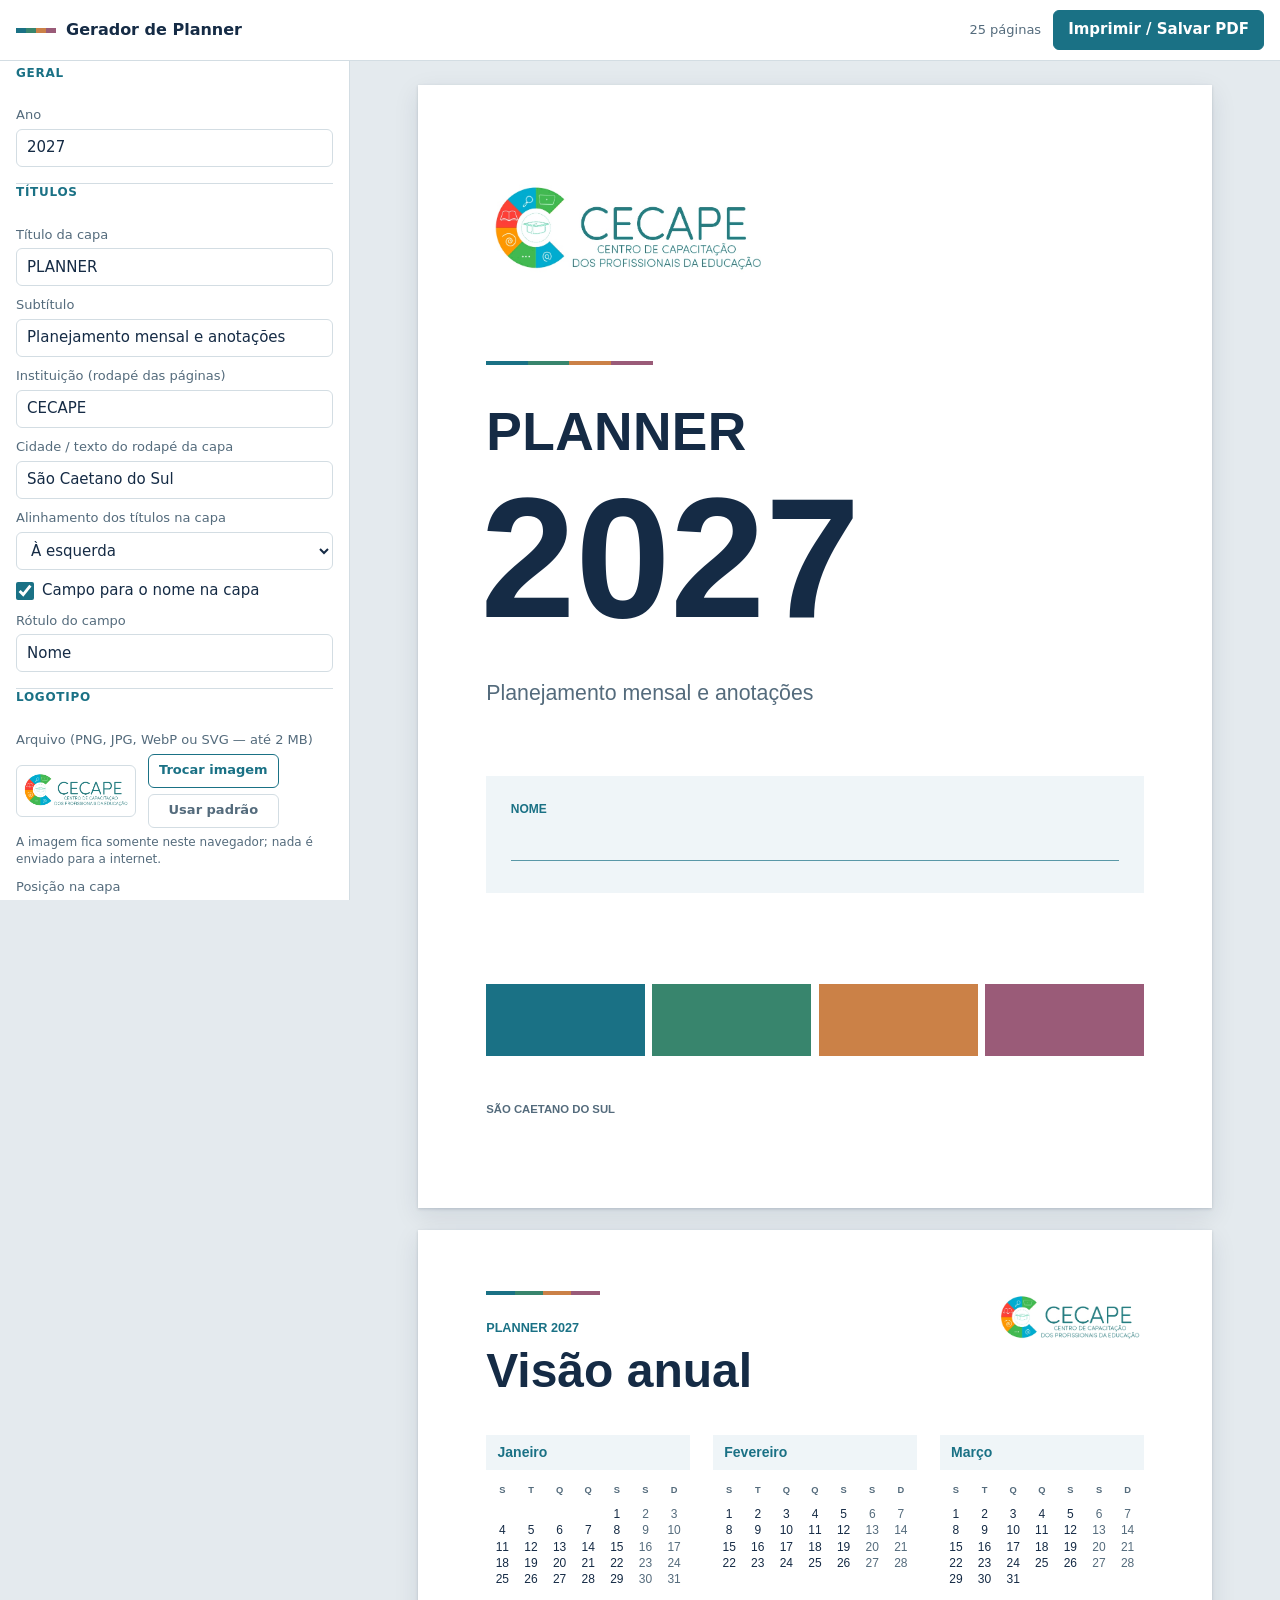
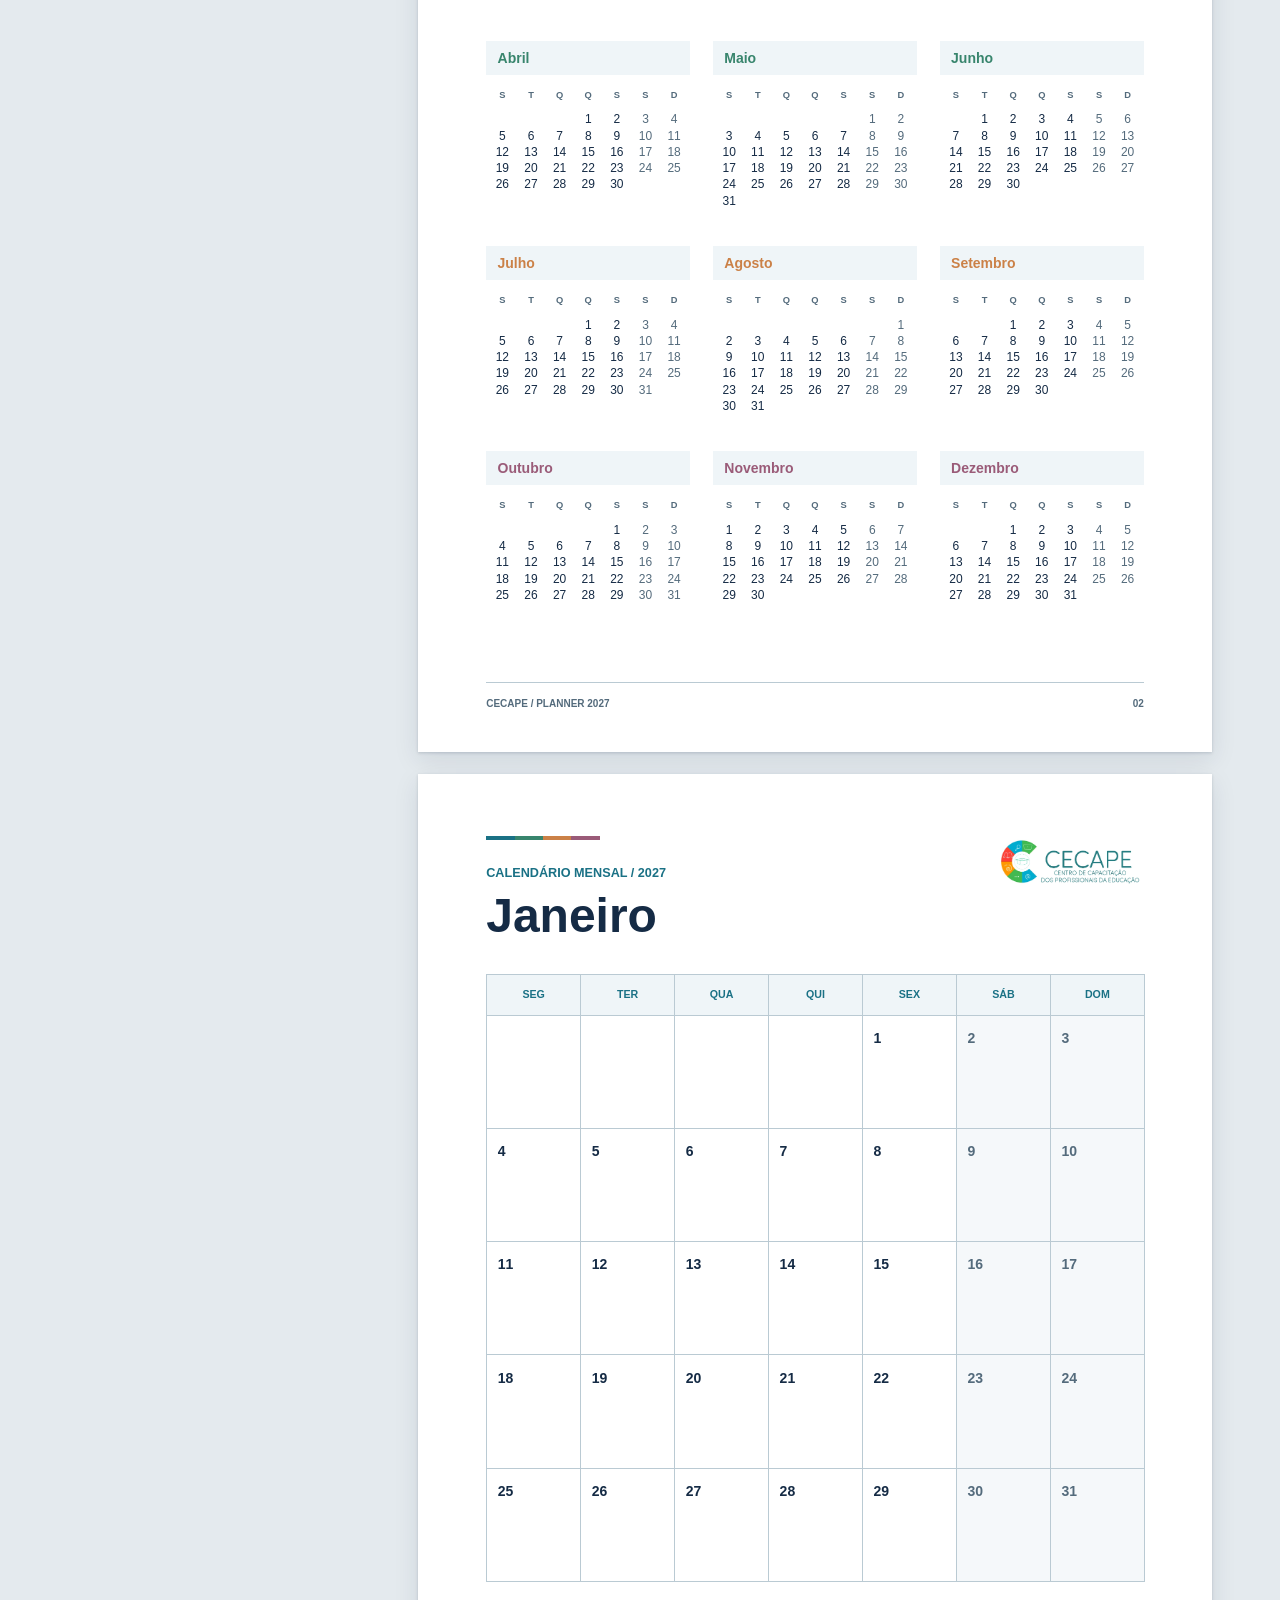
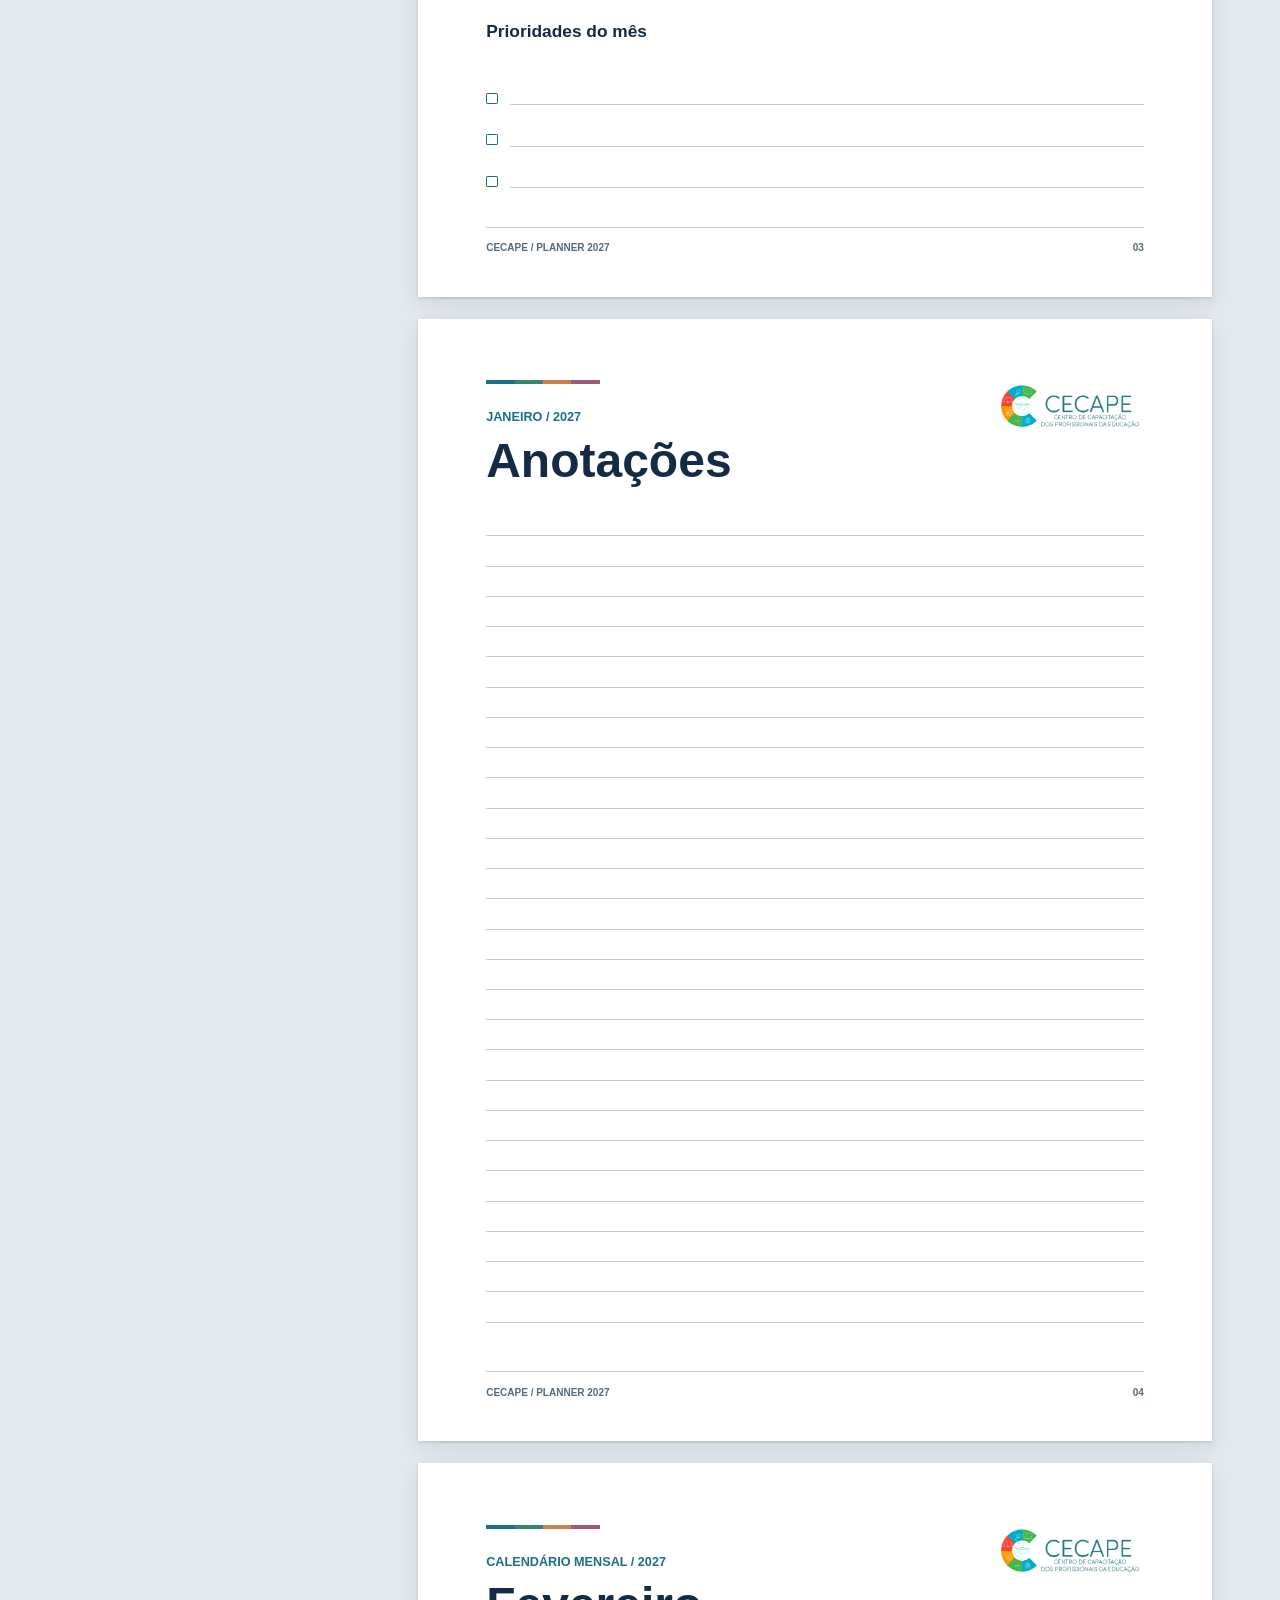
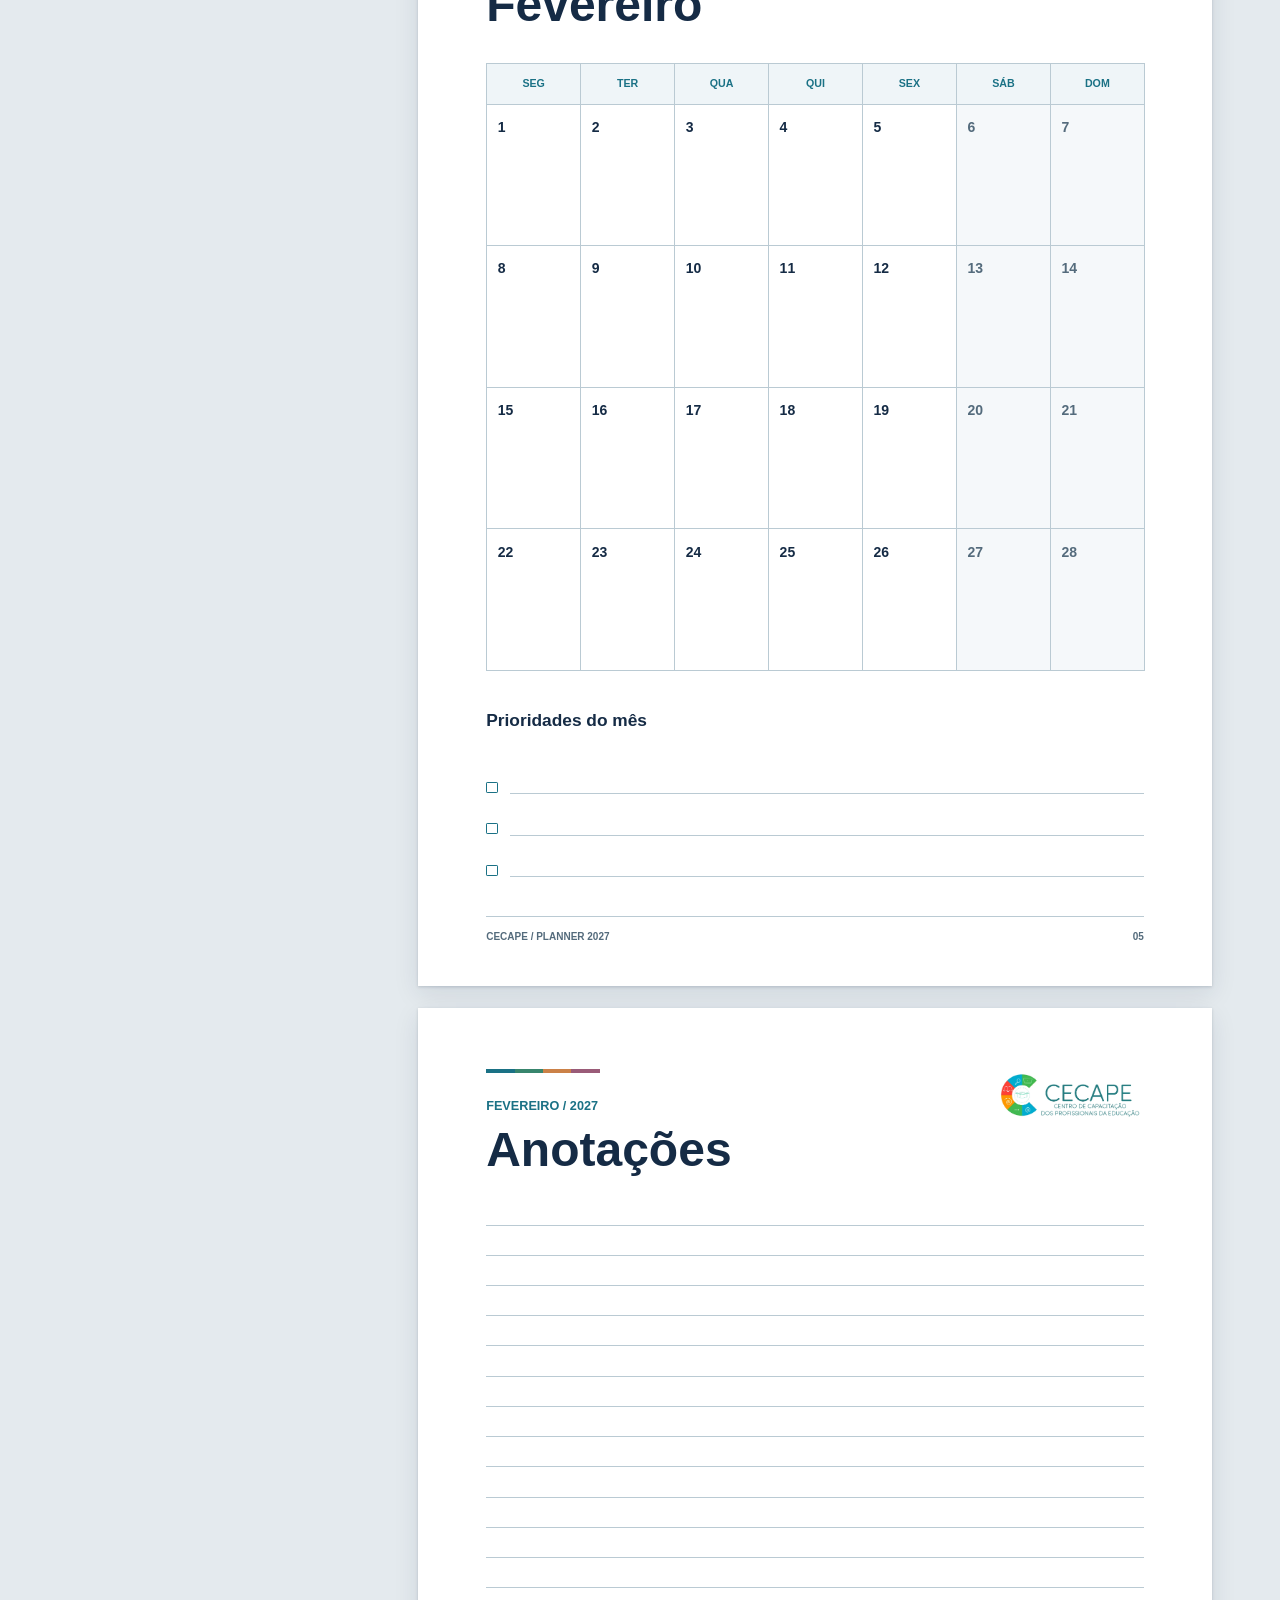
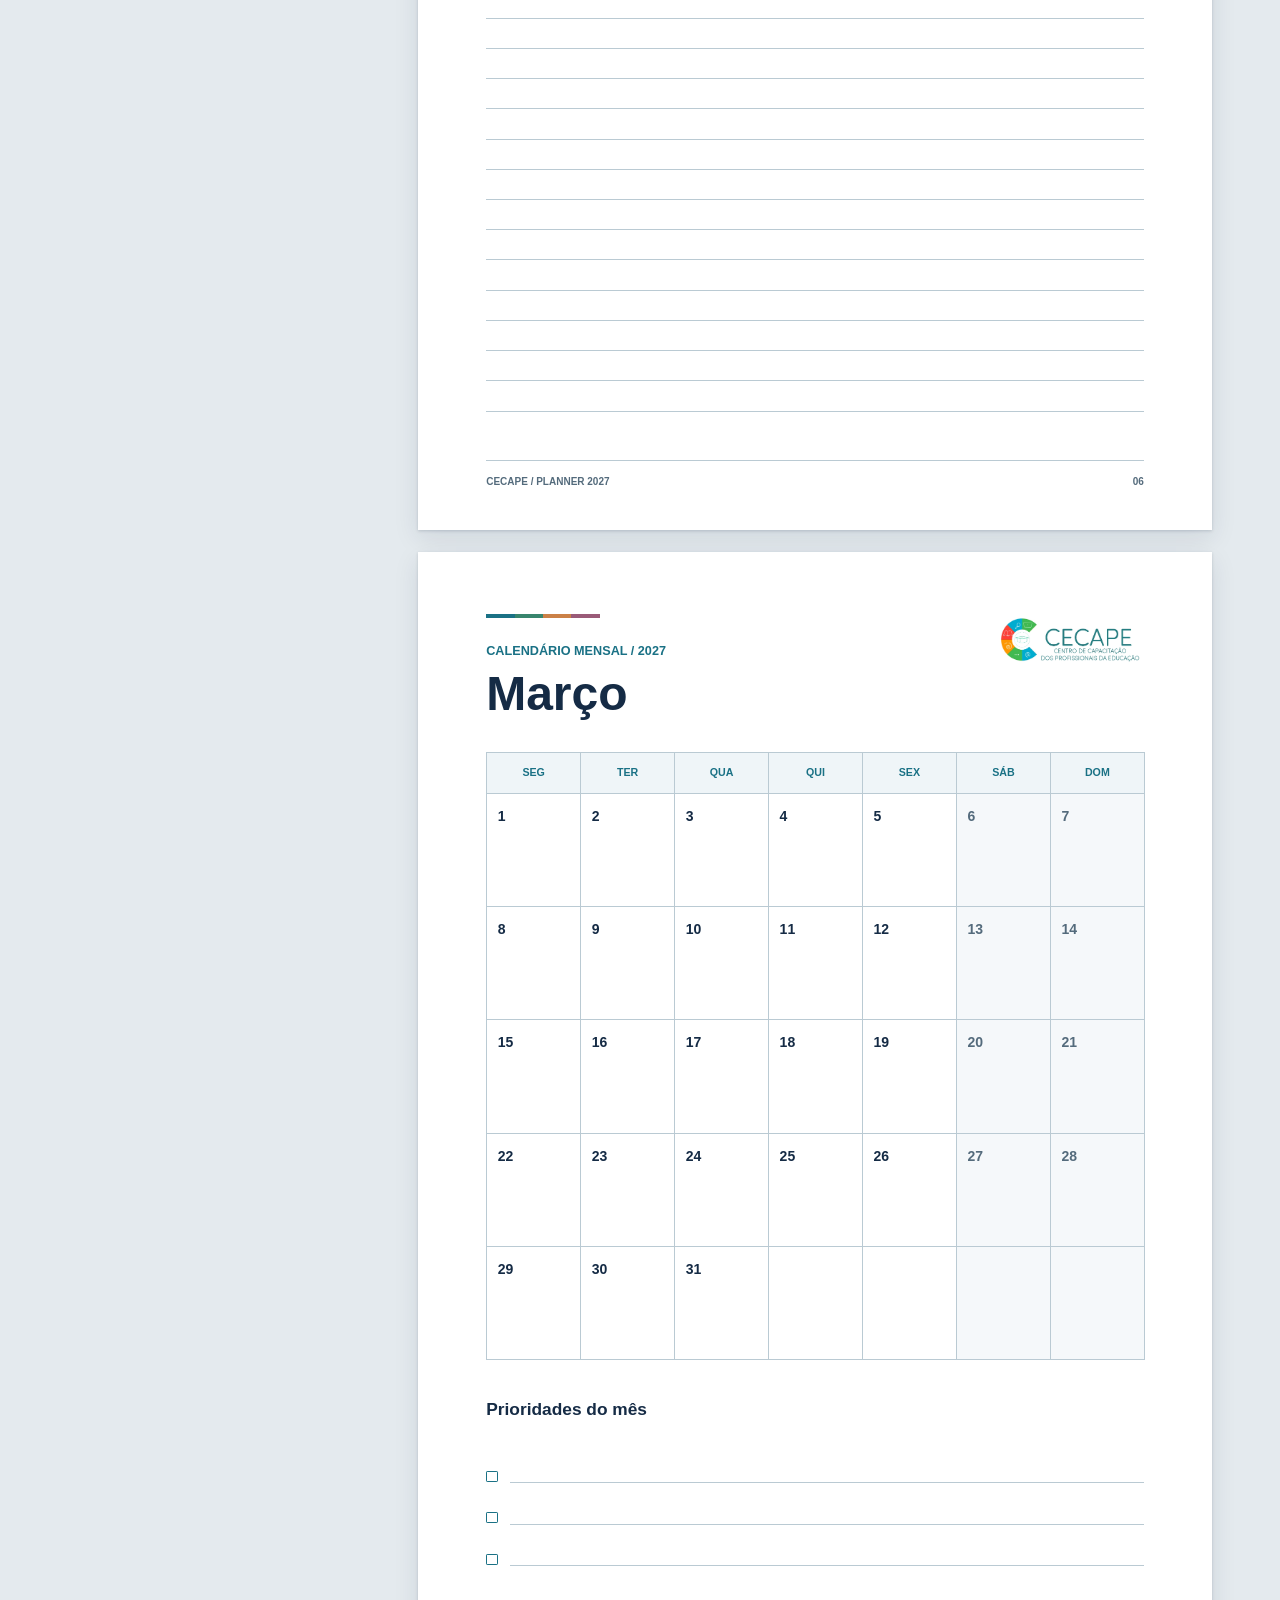
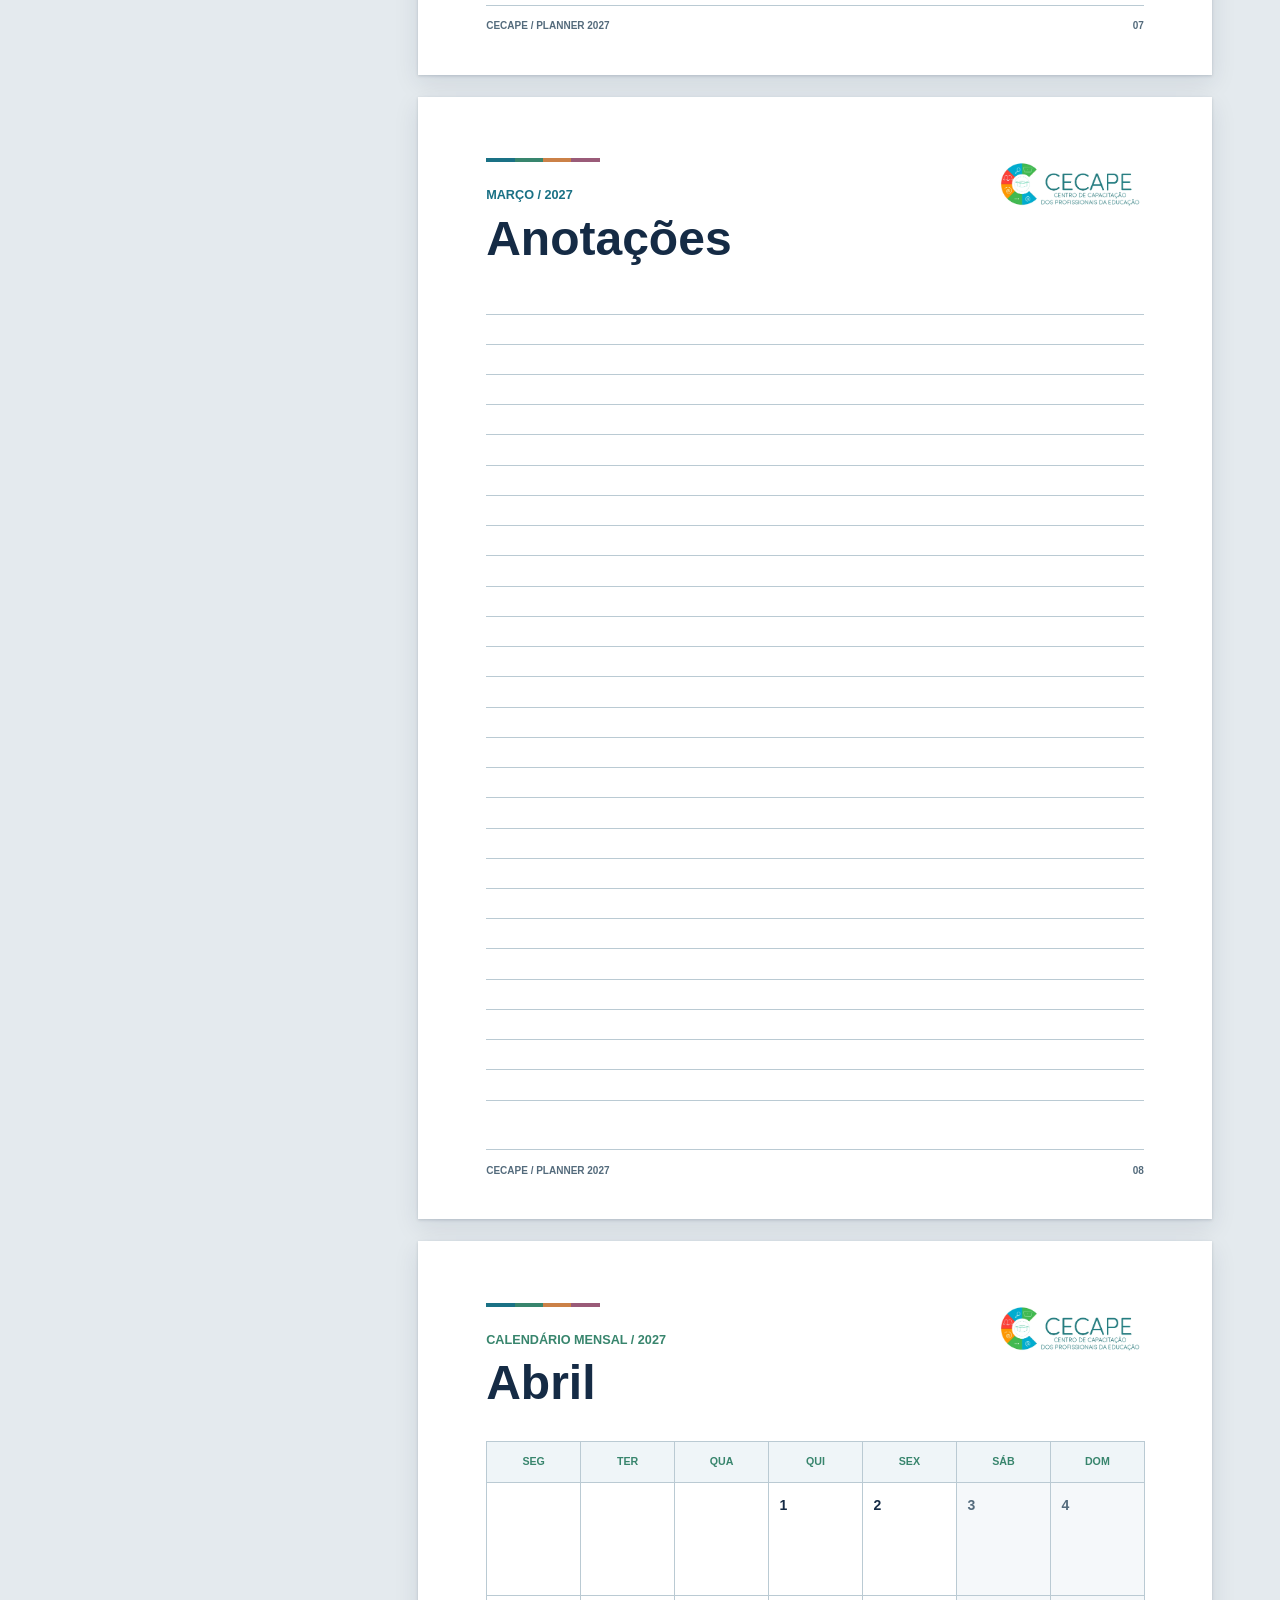
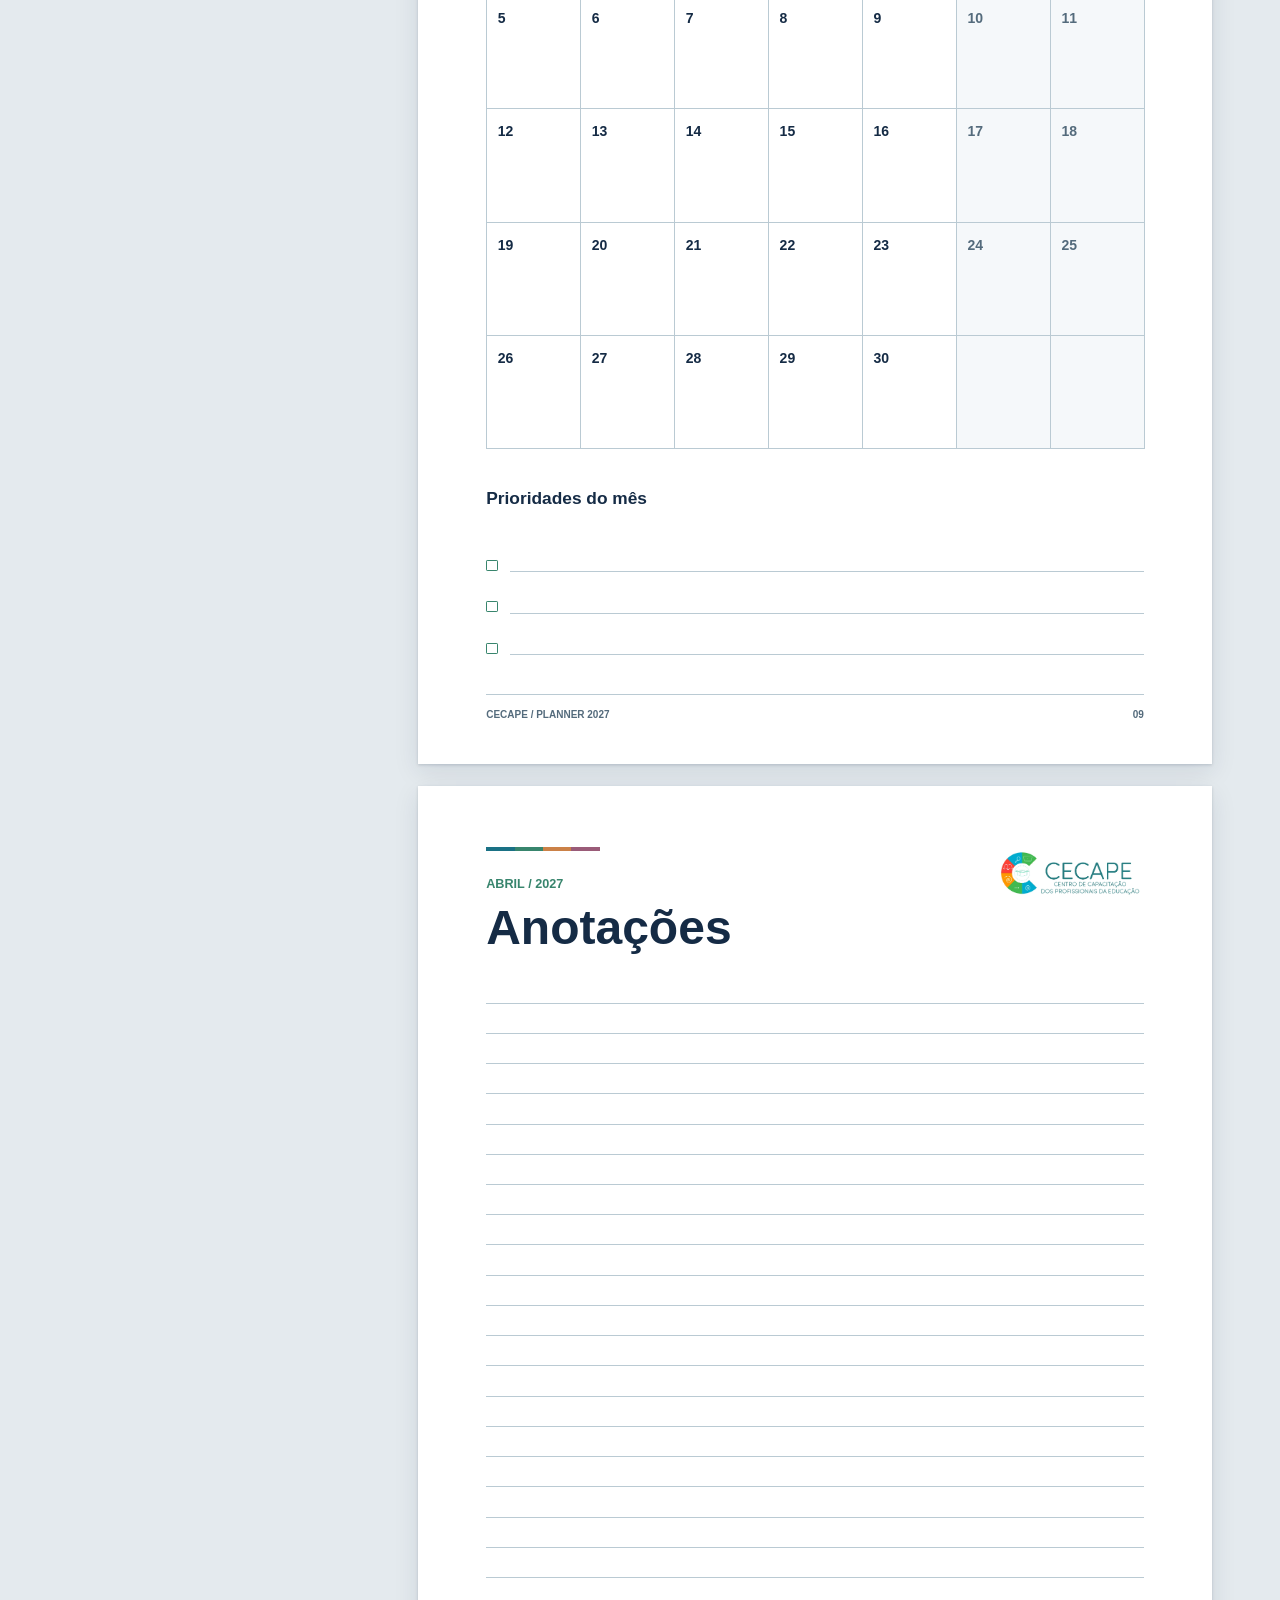
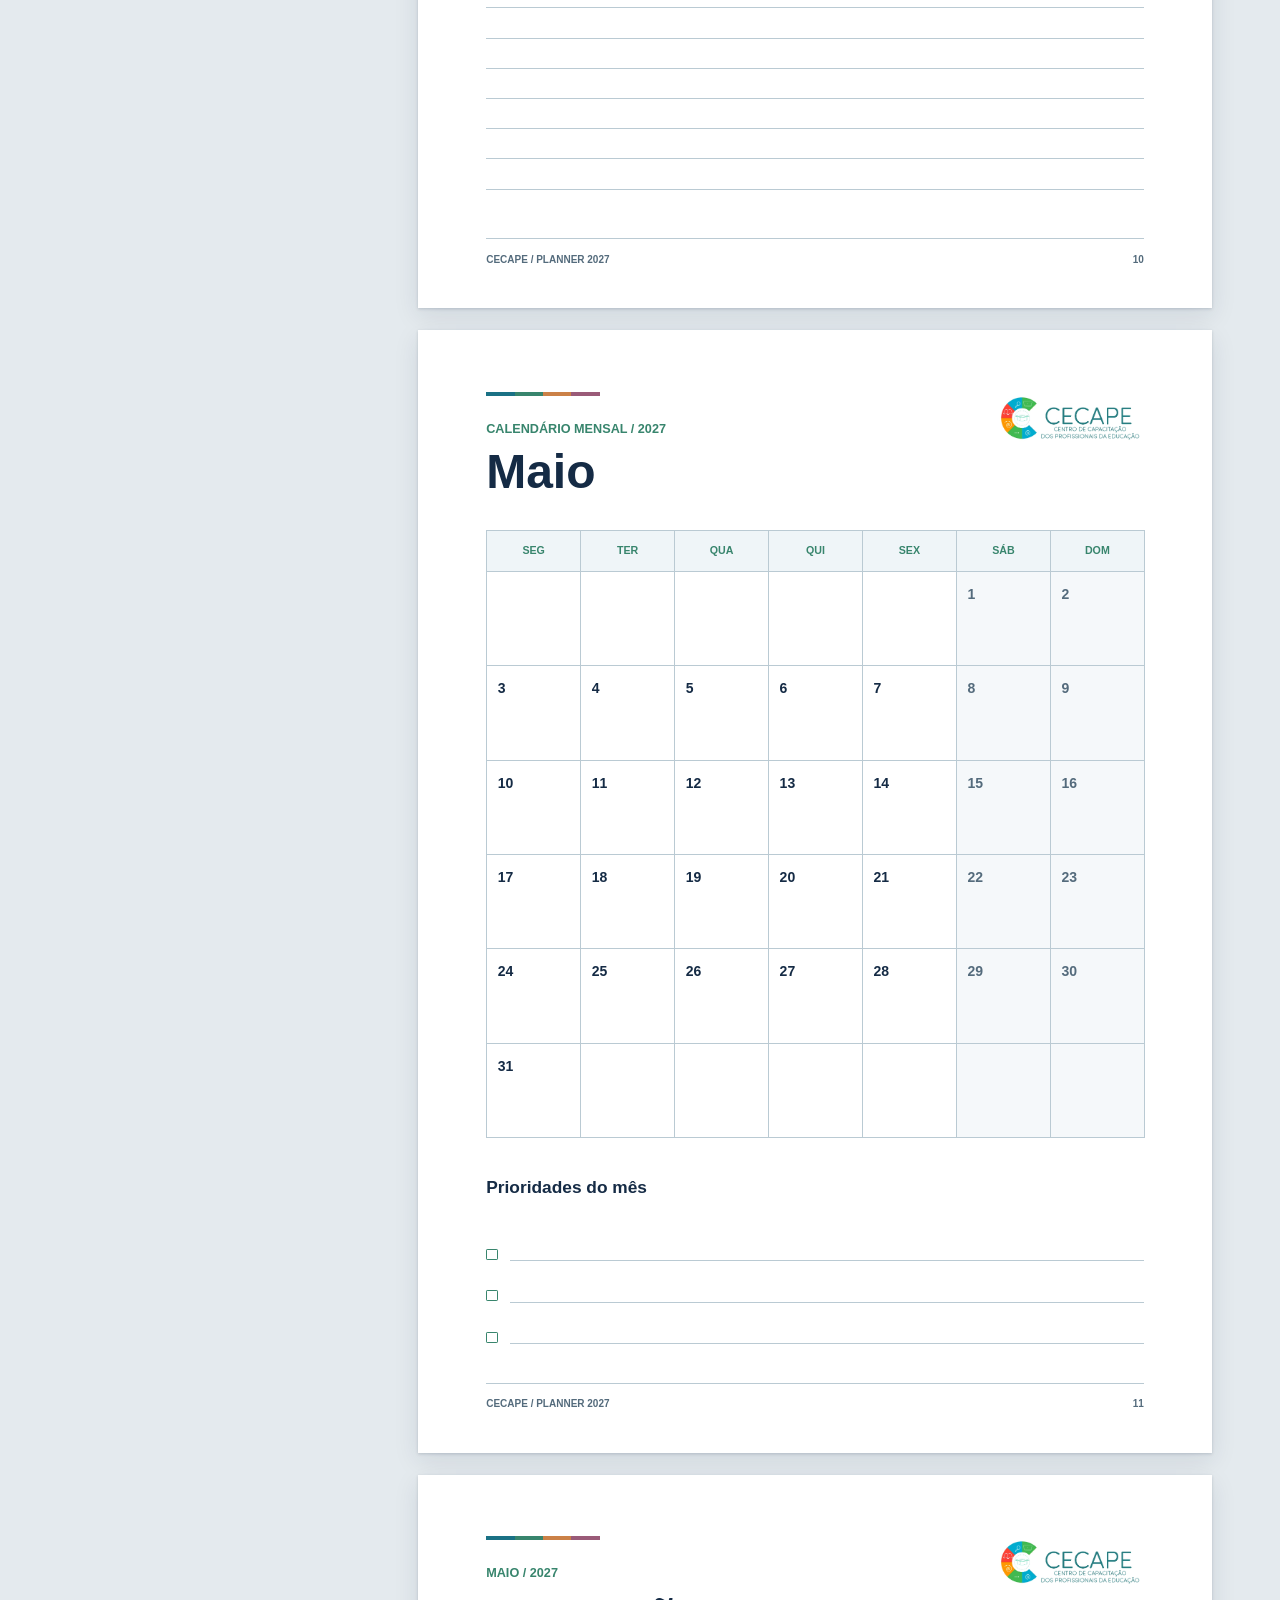
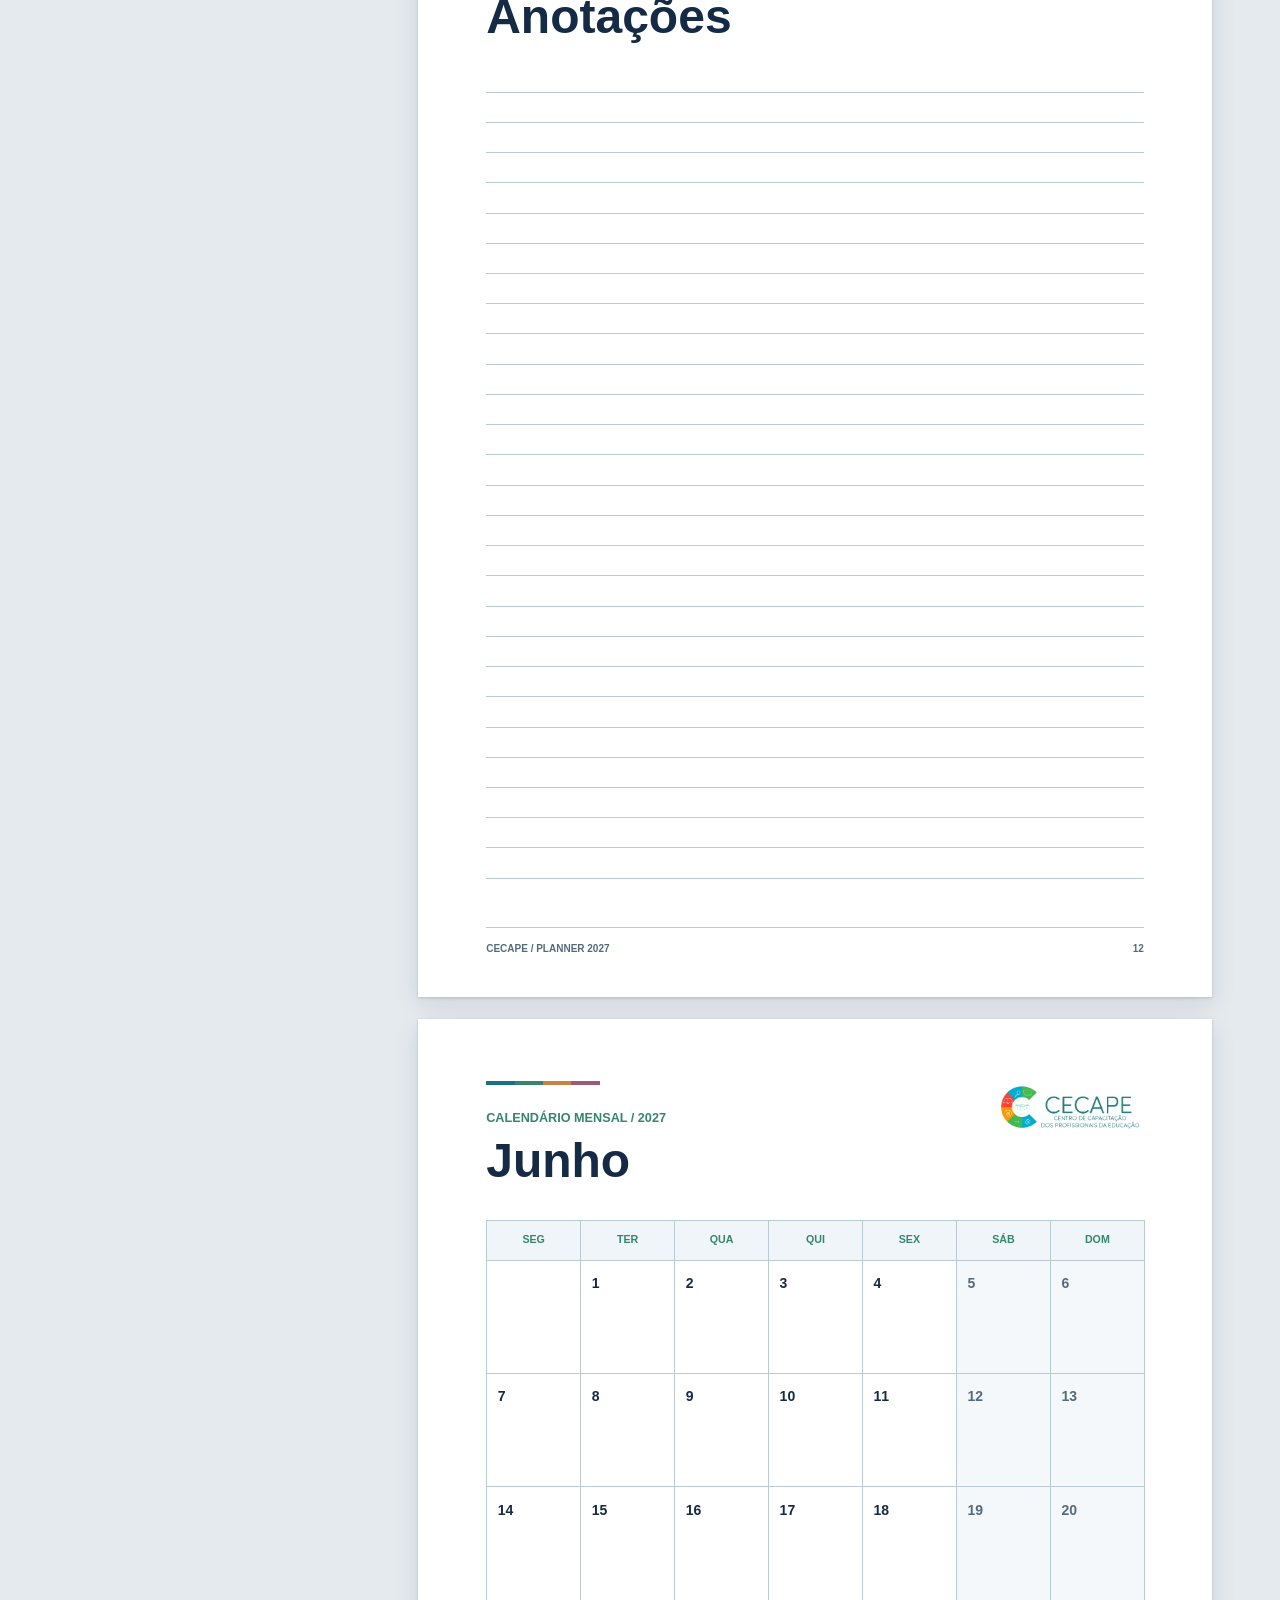
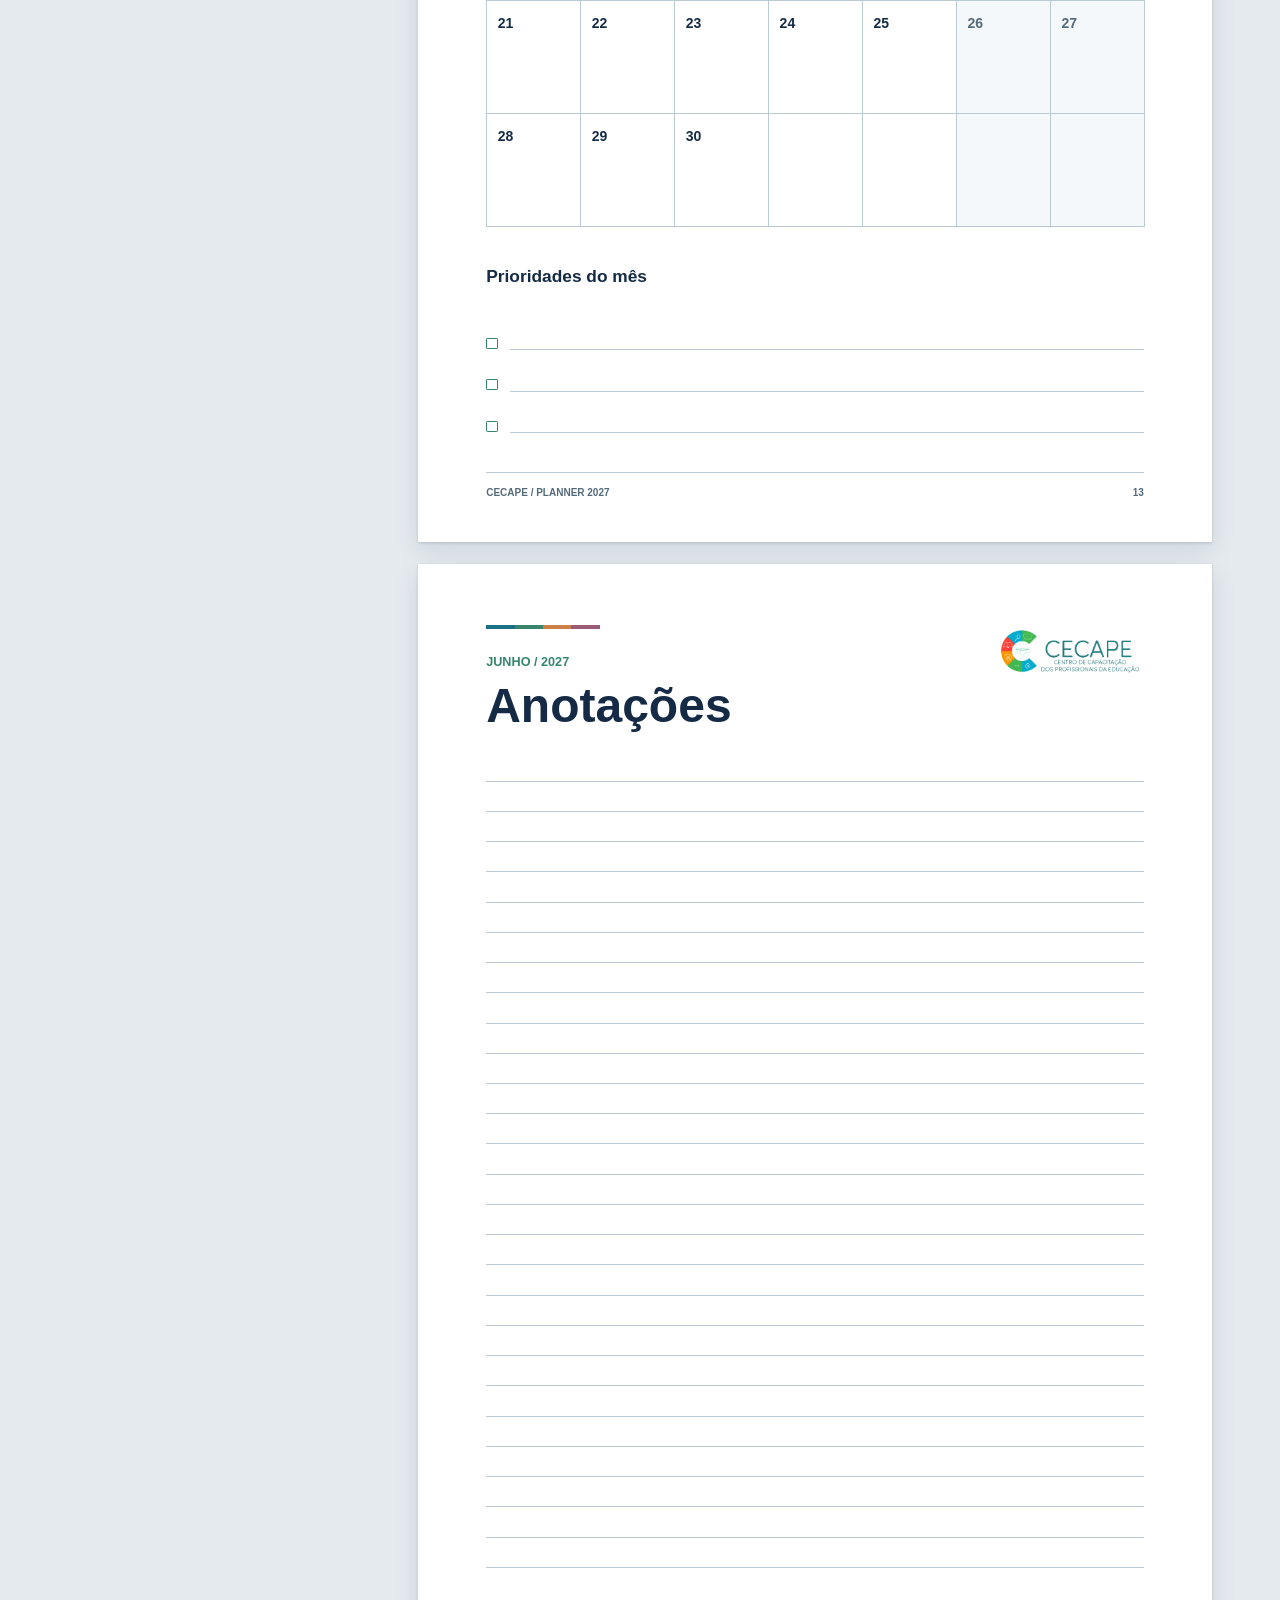
==== index.html @ 008c9a81 "Gerador de planner: fase 1 (modelo CECAPE com opções de criação) Sistema estático (HTML, CSS e JS) q" ====
<!DOCTYPE html>
<html lang="pt-BR">
<head>
  <meta charset="utf-8">
  <meta name="viewport" content="width=device-width, initial-scale=1">
  <title>Gerador de Planner — CECAPE</title>
  <link rel="stylesheet" href="assets/css/planner.css">
  <link rel="stylesheet" href="assets/css/app.css">
</head>
<body>

<header class="topbar no-print">
  <div class="brand">
    <span class="brand-bar"><i></i><i></i><i></i><i></i></span>
    <strong>Gerador de Planner</strong>
  </div>
  <div class="topbar-actions">
    <span id="page-count" class="page-count" aria-live="polite"></span>
    <button type="button" id="btn-print" class="btn btn-primary">Imprimir / Salvar PDF</button>
  </div>
</header>

<div class="layout">

  <aside class="panel no-print" aria-label="Opções do planner">
    <form id="options" autocomplete="off" novalidate>

      <fieldset>
        <legend>Geral</legend>
        <label class="field">
          <span>Ano</span>
          <input type="number" name="year" min="1900" max="2200" step="1" inputmode="numeric">
        </label>
      </fieldset>

      <fieldset>
        <legend>Títulos</legend>
        <label class="field">
          <span>Título da capa</span>
          <input type="text" name="title" maxlength="40">
        </label>
        <label class="field">
          <span>Subtítulo</span>
          <input type="text" name="subtitle" maxlength="80">
        </label>
        <label class="field">
          <span>Instituição (rodapé das páginas)</span>
          <input type="text" name="orgName" maxlength="40">
        </label>
        <label class="field">
          <span>Cidade / texto do rodapé da capa</span>
          <input type="text" name="city" maxlength="60">
        </label>
        <label class="field">
          <span>Alinhamento dos títulos na capa</span>
          <select name="titleAlign">
            <option value="left">À esquerda</option>
            <option value="center">Centralizado</option>
            <option value="right">À direita</option>
          </select>
        </label>
        <label class="check">
          <input type="checkbox" name="showNameField">
          <span>Campo para o nome na capa</span>
        </label>
        <label class="field" data-depends="showNameField">
          <span>Rótulo do campo</span>
          <input type="text" name="nameLabel" maxlength="30">
        </label>
      </fieldset>

      <fieldset>
        <legend>Logotipo</legend>
        <div class="field">
          <span>Arquivo (PNG, JPG, WebP ou SVG — até 2 MB)</span>
          <div class="logo-row">
            <img id="logo-thumb" alt="Logotipo atual">
            <div class="logo-buttons">
              <label class="btn btn-small">
                Trocar imagem
                <input type="file" id="logo-file" accept="image/png,image/jpeg,image/webp,image/svg+xml" hidden>
              </label>
              <button type="button" id="logo-reset" class="btn btn-small btn-ghost">Usar padrão</button>
            </div>
          </div>
          <p id="logo-msg" class="msg" role="alert" hidden></p>
          <p class="hint">A imagem fica somente neste navegador; nada é enviado para a internet.</p>
        </div>

        <div class="field">
          <span id="lbl-logo-cover">Posição na capa</span>
          <div class="pos-grid" role="radiogroup" aria-labelledby="lbl-logo-cover">
            <label title="Topo, à esquerda"><input type="radio" name="logoCover" value="top-left"><i></i></label>
            <label title="Topo, ao centro"><input type="radio" name="logoCover" value="top-center"><i></i></label>
            <label title="Topo, à direita"><input type="radio" name="logoCover" value="top-right"><i></i></label>
            <label title="Base, à esquerda"><input type="radio" name="logoCover" value="bottom-left"><i></i></label>
            <label title="Base, ao centro"><input type="radio" name="logoCover" value="bottom-center"><i></i></label>
            <label title="Base, à direita"><input type="radio" name="logoCover" value="bottom-right"><i></i></label>
          </div>
          <label class="check">
            <input type="radio" name="logoCover" value="none">
            <span>Sem logotipo na capa</span>
          </label>
        </div>
        <label class="field">
          <span>Tamanho na capa</span>
          <select name="logoCoverSize">
            <option value="s">Pequeno</option>
            <option value="m">Médio</option>
            <option value="l">Grande</option>
          </select>
        </label>

        <label class="field">
          <span>Posição nas páginas internas</span>
          <select name="logoInner">
            <option value="top-right">Topo, à direita</option>
            <option value="top-left">Topo, à esquerda (títulos à direita)</option>
            <option value="footer-center">Rodapé, ao centro</option>
            <option value="none">Sem logotipo</option>
          </select>
        </label>
        <label class="field">
          <span>Tamanho nas páginas internas</span>
          <select name="logoInnerSize">
            <option value="s">Pequeno</option>
            <option value="m">Médio</option>
            <option value="l">Grande</option>
          </select>
        </label>
      </fieldset>

      <fieldset>
        <legend>Calendário</legend>
        <label class="check">
          <input type="checkbox" name="showYearView">
          <span>Incluir página "Visão anual"</span>
        </label>
        <label class="check">
          <input type="checkbox" name="bordersOnlyDates">
          <span>Bordas somente nas células com data</span>
        </label>
        <label class="check">
          <input type="checkbox" name="showPriorities">
          <span>Bloco de prioridades abaixo do calendário</span>
        </label>
        <label class="field" data-depends="showPriorities">
          <span>Título do bloco</span>
          <input type="text" name="prioritiesTitle" maxlength="40">
        </label>
      </fieldset>

      <fieldset>
        <legend>Folhas pautadas</legend>
        <label class="check">
          <input type="checkbox" name="ruledEnabled">
          <span>Inserir folhas pautadas entre os meses</span>
        </label>
        <label class="field" data-depends="ruledEnabled">
          <span>Quantidade de folhas entre um mês e outro</span>
          <input type="number" name="ruledCount" min="1" max="20" step="1" inputmode="numeric">
        </label>
        <label class="field" data-depends="ruledEnabled">
          <span>Título das folhas</span>
          <input type="text" name="ruledTitle" maxlength="40">
        </label>
        <label class="field" data-depends="ruledEnabled">
          <span>Espaçamento da pauta (mm)</span>
          <input type="number" name="ruledGap" min="5" max="12" step="1" inputmode="numeric">
        </label>
      </fieldset>

      <div class="panel-foot">
        <button type="button" id="btn-reset" class="btn btn-ghost">Restaurar modelo original</button>
        <p id="save-msg" class="msg" role="status" hidden></p>
        <p class="hint">
          Ao imprimir, escolha <strong>Salvar como PDF</strong>, papel <strong>A4</strong>,
          margens <strong>Nenhuma</strong> e ative <strong>Gráficos de plano de fundo</strong>.
        </p>
      </div>
    </form>
  </aside>

  <main class="stage">
    <div id="preview" aria-label="Pré-visualização do planner"></div>
  </main>

</div>

<noscript><p class="noscript">Este gerador precisa de JavaScript ativado no navegador.</p></noscript>

<script src="assets/js/config.js"></script>
<script src="assets/js/pages.js"></script>
<script src="assets/js/app.js"></script>
</body>
</html>
---- assets/css/planner.css ----
/* assets/css/planner.css
 * Estilo das páginas do planner (A4 retrato). Usado na pré-visualização e na impressão.
 * Medidas em mm/pt para que o PDF saia idêntico ao que aparece na tela.
 */

.page {
  --navy: #152b45;
  --muted: #546b7c;
  --line: #bacad3;
  --soft: #eff5f8;
  --weekend: #f5f8fa;
  --c1: #1a7185;
  --c2: #38856d;
  --c3: #cb8147;
  --c4: #9a5b78;
  --accent: var(--c1);
  --mx: 18mm;

  position: relative;
  width: 210mm;
  height: 297mm;
  overflow: hidden;
  background: #fff;
  color: var(--navy);
  font-family: Helvetica, Arial, "Liberation Sans", sans-serif;
  box-sizing: border-box;
  -webkit-print-color-adjust: exact;
  print-color-adjust: exact;
}
.page *, .page *::before, .page *::after { box-sizing: border-box; }

.page.q1 { --accent: var(--c1); }
.page.q2 { --accent: var(--c2); }
.page.q3 { --accent: var(--c3); }
.page.q4 { --accent: var(--c4); }

/* Faixa de quatro cores (identidade do modelo) */
.bar { display: flex; }
.bar i { display: block; height: 100%; flex: 1; }
.bar i:nth-child(1) { background: var(--c1); }
.bar i:nth-child(2) { background: var(--c2); }
.bar i:nth-child(3) { background: var(--c3); }
.bar i:nth-child(4) { background: var(--c4); }

/* ---------- Capa ---------- */
.cover-logo {
  position: absolute;
  left: var(--mx);
  right: var(--mx);
  display: flex;
}
.cover-logo img { display: block; width: var(--logo-w, 75mm); height: auto; max-height: 34mm; object-fit: contain; }
.cover-logo.v-top { top: 25mm; }
.cover-logo.v-bottom { bottom: 16mm; align-items: flex-end; }
.cover-logo.h-left { justify-content: flex-start; }
.cover-logo.h-center { justify-content: center; }
.cover-logo.h-right { justify-content: flex-end; }

.cover-body {
  position: absolute;
  left: var(--mx);
  right: var(--mx);
  top: 73mm;
  display: flex;
  flex-direction: column;
}
/* Sem logo no topo, o conteúdo sobe para ocupar o espaço */
.cover.logo-bottom .cover-body, .cover.logo-none .cover-body { top: 40mm; }
.cover.align-center .cover-body { align-items: center; text-align: center; }
.cover.align-right .cover-body { align-items: flex-end; text-align: right; }

.cover .bar { width: 44mm; height: 1.1mm; }
.cover-title {
  margin: 10mm 0 0;
  font-size: 40pt;
  line-height: 1.1;
  font-weight: 700;
  letter-spacing: .3pt;
  overflow-wrap: anywhere;
}
.cover-year {
  margin: 3mm 0 0 -1.5mm;
  font-size: 128pt;
  line-height: 1;
  font-weight: 700;
}
.cover.align-center .cover-year, .cover.align-right .cover-year { margin-left: 0; }
.cover-subtitle {
  margin: 9mm 0 0;
  font-size: 16pt;
  color: var(--muted);
  overflow-wrap: anywhere;
}
.cover-name {
  align-self: stretch;
  margin-top: 18mm;
  padding: 6.5mm 6.5mm 8.5mm;
  background: var(--soft);
  text-align: left;
}
.cover-name span {
  display: block;
  font-size: 9pt;
  font-weight: 700;
  color: var(--c1);
  text-transform: uppercase;
}
.cover-name i { display: block; margin-top: 11mm; border-bottom: .75pt solid var(--c1); opacity: .7; }
.cover-blocks { align-self: stretch; display: flex; gap: 2mm; margin-top: 24mm; }
.cover.no-name .cover-blocks { margin-top: 30mm; }
.cover-blocks i { flex: 1; height: 19mm; }
.cover-blocks i:nth-child(1) { background: var(--c1); }
.cover-blocks i:nth-child(2) { background: var(--c2); }
.cover-blocks i:nth-child(3) { background: var(--c3); }
.cover-blocks i:nth-child(4) { background: var(--c4); }
.cover-city {
  margin-top: 12mm;
  font-size: 8.5pt;
  font-weight: 700;
  color: var(--muted);
  text-transform: uppercase;
}

/* ---------- Cabeçalho e rodapé das páginas internas ---------- */
.head { position: absolute; left: var(--mx); right: var(--mx); top: 16.3mm; }
.head .bar { width: 30mm; height: 1.1mm; }
.head .eyebrow {
  margin-top: 6.3mm;
  font-size: 9.5pt;
  font-weight: 700;
  color: var(--accent);
  text-transform: uppercase;
  white-space: nowrap;
}
.head .title {
  margin: 1.6mm 0 0;
  font-size: 36pt;
  line-height: 1.15;
  font-weight: 700;
  white-space: nowrap;
  overflow: hidden;
  text-overflow: ellipsis;
}
.head.mirror { display: flex; flex-direction: column; align-items: flex-end; text-align: right; }

.inner-logo { position: absolute; top: 16.5mm; }
.inner-logo img { display: block; width: var(--logo-w, 39mm); height: auto; max-height: 20mm; object-fit: contain; }
.inner-logo.top-right { right: var(--mx); }
.inner-logo.top-left { left: var(--mx); }
.inner-logo.top-right img { object-position: right top; }
.inner-logo.top-left img { object-position: left top; }
.inner-logo.footer-center {
  top: auto;
  bottom: 7.5mm;
  left: 0;
  right: 0;
  display: flex;
  justify-content: center;
}
.inner-logo.footer-center img { width: auto; height: 9mm; max-height: 9mm; }

.foot {
  position: absolute;
  left: var(--mx);
  right: var(--mx);
  top: 278.5mm;
  padding-top: 3.6mm;
  border-top: .75pt solid var(--line);
  display: flex;
  justify-content: space-between;
  font-size: 7.5pt;
  font-weight: 700;
  color: var(--muted);
  text-transform: uppercase;
}

/* ---------- Visão anual ---------- */
.year-grid {
  position: absolute;
  left: var(--mx);
  right: var(--mx);
  top: 54.5mm;
  display: grid;
  grid-template-columns: repeat(3, 1fr);
  column-gap: 6mm;
  row-gap: 0;
  grid-auto-rows: 54.3mm;
}
.mini-name {
  height: 9mm;
  padding: 0 3mm;
  display: flex;
  align-items: center;
  background: var(--soft);
  font-size: 10.5pt;
  font-weight: 700;
  color: var(--accent);
}
.mini.q1 { --accent: var(--c1); }
.mini.q2 { --accent: var(--c2); }
.mini.q3 { --accent: var(--c3); }
.mini.q4 { --accent: var(--c4); }
.mini-grid {
  display: grid;
  grid-template-columns: repeat(7, 1fr);
  margin: 3.2mm .5mm 0;
  text-align: center;
  font-size: 9pt;
  line-height: 4.3mm;
}
.mini-grid b { font-size: 7pt; color: var(--muted); padding-bottom: 2.2mm; }
.mini-grid span.we { color: var(--muted); }

/* ---------- Calendário mensal ---------- */
.month-grid {
  position: absolute;
  left: var(--mx);
  right: var(--mx);
  top: 53mm;
  height: 160.5mm;
  display: grid;
  grid-template-columns: repeat(7, 1fr);
  /* a 1ª linha é o cabeçalho; as demais dividem a altura por igual */
  grid-template-rows: 10.7mm;
  grid-auto-rows: 1fr;
}
.month-grid > div {
  /* margem negativa: as bordas vizinhas se sobrepõem e ficam com espessura única */
  margin: 0 -.75pt -.75pt 0;
  border: .75pt solid var(--line);
}
.month-grid .wd {
  display: flex;
  align-items: center;
  justify-content: center;
  background: var(--soft);
  font-size: 8pt;
  font-weight: 700;
  color: var(--accent);
  text-transform: uppercase;
}
.month-grid .day {
  padding: 3.2mm 2.8mm;
  font-size: 10.5pt;
  font-weight: 700;
}
.month-grid .day.we { background: var(--weekend); color: var(--muted); }
/* Opção "bordas somente nas células com data": as vazias ficam sem borda e sem fundo */
.month-grid.only-dates .day.empty { border-color: transparent; background: none; }

.priorities { position: absolute; left: var(--mx); right: var(--mx); top: 223.5mm; }
.priorities h3 { margin: 0 0 5.2mm; font-size: 13pt; font-weight: 700; }
.priorities .item { display: flex; align-items: flex-end; gap: 3mm; height: 11mm; padding-bottom: 0; }
.priorities .item b {
  width: 3.2mm;
  height: 2.9mm;
  margin-bottom: .4mm;
  border: .75pt solid var(--accent);
  border-radius: .3mm;
}
.priorities .item i { flex: 1; border-bottom: .75pt solid var(--line); }

/* ---------- Folha pautada ---------- */
.ruled { position: absolute; left: var(--mx); right: var(--mx); top: 57.4mm; border-top: .75pt solid var(--line); }
.ruled i { display: block; height: var(--rule-gap, 8mm); border-bottom: .75pt solid var(--line); }

/* ---------- Impressão ---------- */
@page { size: A4 portrait; margin: 0; }

@media print {
  html, body { margin: 0 !important; padding: 0 !important; background: #fff !important; }
  .no-print { display: none !important; }
  #preview { zoom: 1 !important; padding: 0 !important; margin: 0 !important; gap: 0 !important; display: block !important; }
  .page { box-shadow: none !important; margin: 0 !important; break-after: page; page-break-after: always; }
  .page:last-child { break-after: auto; page-break-after: auto; }
}
---- assets/css/app.css ----
/* assets/css/app.css
 * Interface do gerador (painel de opções e pré-visualização). Mobile-first.
 * Nada daqui é impresso: os elementos da interface têm a classe .no-print.
 */

:root {
  --ui-navy: #152b45;
  --ui-teal: #1a7185;
  --ui-muted: #546b7c;
  --ui-line: #d3dde3;
  --ui-soft: #eff5f8;
  --ui-bg: #e4eaee;
  --ui-danger: #a3352b;
}

* { box-sizing: border-box; }

html, body { margin: 0; padding: 0; }

body {
  background: var(--ui-bg);
  color: var(--ui-navy);
  font: 15px/1.45 "Segoe UI", system-ui, -apple-system, Arial, sans-serif;
}

/* ---------- Barra superior ---------- */
.topbar {
  position: sticky;
  top: 0;
  z-index: 10;
  display: flex;
  flex-wrap: wrap;
  align-items: center;
  justify-content: space-between;
  gap: 8px 16px;
  padding: 10px 16px;
  background: #fff;
  border-bottom: 1px solid var(--ui-line);
}
.brand { display: flex; align-items: center; gap: 10px; font-size: 16px; }
.brand-bar { display: flex; width: 40px; height: 5px; }
.brand-bar i { flex: 1; }
.brand-bar i:nth-child(1) { background: #1a7185; }
.brand-bar i:nth-child(2) { background: #38856d; }
.brand-bar i:nth-child(3) { background: #cb8147; }
.brand-bar i:nth-child(4) { background: #9a5b78; }
.topbar-actions { display: flex; align-items: center; gap: 12px; }
.page-count { color: var(--ui-muted); font-size: 13px; }

/* ---------- Botões ---------- */
.btn {
  display: inline-flex;
  align-items: center;
  justify-content: center;
  min-height: 40px;
  padding: 8px 14px;
  border: 1px solid var(--ui-teal);
  border-radius: 6px;
  background: #fff;
  color: var(--ui-teal);
  font: inherit;
  font-weight: 600;
  cursor: pointer;
}
.btn:hover { background: var(--ui-soft); }
.btn:focus-visible, .btn:focus-within { outline: 3px solid #8fc3cf; outline-offset: 1px; }
.btn-primary { background: var(--ui-teal); color: #fff; }
.btn-primary:hover { background: #155d6e; }
.btn-ghost { border-color: var(--ui-line); color: var(--ui-muted); }
.btn-small { min-height: 34px; padding: 5px 10px; font-size: 13px; }

/* ---------- Layout ---------- */
.layout { display: block; }

.panel { background: #fff; border-bottom: 1px solid var(--ui-line); }
.panel form { padding: 4px 16px 16px; }

fieldset { margin: 0; padding: 14px 0 6px; border: 0; border-bottom: 1px solid var(--ui-line); }
legend {
  padding: 0;
  font-size: 12px;
  font-weight: 700;
  letter-spacing: .06em;
  text-transform: uppercase;
  color: var(--ui-teal);
}

.field { display: block; margin: 10px 0; }
.field > span { display: block; margin-bottom: 4px; font-size: 13px; color: var(--ui-muted); }
.field input[type="text"], .field input[type="number"], .field select {
  width: 100%;
  min-height: 38px;
  padding: 6px 10px;
  border: 1px solid var(--ui-line);
  border-radius: 6px;
  background: #fff;
  color: var(--ui-navy);
  font: inherit;
}
.field input:focus, .field select:focus { outline: 3px solid #8fc3cf; outline-offset: 0; border-color: var(--ui-teal); }
.field input:invalid { border-color: var(--ui-danger); }

.check { display: flex; align-items: flex-start; gap: 8px; margin: 10px 0; cursor: pointer; }
.check input { width: 18px; height: 18px; margin: 2px 0 0; accent-color: var(--ui-teal); flex: none; }

[data-depends].is-off { display: none; }

.hint { margin: 6px 0 0; font-size: 12px; color: var(--ui-muted); }
.msg { margin: 6px 0 0; font-size: 13px; color: var(--ui-danger); }
.msg.ok { color: #2c6e57; }

/* Logotipo */
.logo-row { display: flex; align-items: center; gap: 12px; }
#logo-thumb {
  width: 120px;
  height: 52px;
  padding: 4px;
  object-fit: contain;
  border: 1px solid var(--ui-line);
  border-radius: 6px;
  background: #fff;
}
.logo-buttons { display: flex; flex-direction: column; gap: 6px; }

/* Seletor de posição (miniatura da página: 3 colunas x 2 linhas) */
.pos-grid {
  display: grid;
  grid-template-columns: repeat(3, 1fr);
  grid-template-rows: 1fr 1fr;
  row-gap: 44px;
  width: 132px;
  height: 150px;
  padding: 8px;
  border: 1px solid var(--ui-line);
  border-radius: 6px;
  background: var(--ui-soft);
}
.pos-grid label { display: flex; align-items: center; justify-content: center; cursor: pointer; }
.pos-grid input { position: absolute; opacity: 0; }
.pos-grid i { display: block; width: 30px; height: 20px; border: 1px dashed #9db3c0; border-radius: 3px; background: #fff; }
.pos-grid label:hover i { border-color: var(--ui-teal); }
.pos-grid input:checked + i { border: 1px solid var(--ui-teal); background: var(--ui-teal); }
.pos-grid input:focus-visible + i { outline: 3px solid #8fc3cf; outline-offset: 1px; }

.panel-foot { padding-top: 14px; }

/* ---------- Pré-visualização ---------- */
.stage { padding: 16px 0 40px; overflow-x: hidden; }
#preview { display: flex; flex-direction: column; align-items: center; gap: 22px; }
#preview .page { flex: none; box-shadow: 0 1px 3px rgba(21, 43, 69, .18), 0 8px 24px rgba(21, 43, 69, .10); }

.noscript { margin: 24px; padding: 16px; background: #fff; border: 1px solid var(--ui-danger); color: var(--ui-danger); }

@media (min-width: 900px) {
  .layout { display: grid; grid-template-columns: 350px 1fr; align-items: start; }
  .panel {
    position: sticky;
    top: 61px;
    height: calc(100vh - 61px);
    overflow-y: auto;
    border-bottom: 0;
    border-right: 1px solid var(--ui-line);
  }
  .stage { min-width: 0; padding-top: 24px; }
}

@media print {
  .layout { display: block; }
  .stage { padding: 0; overflow: visible; }
}
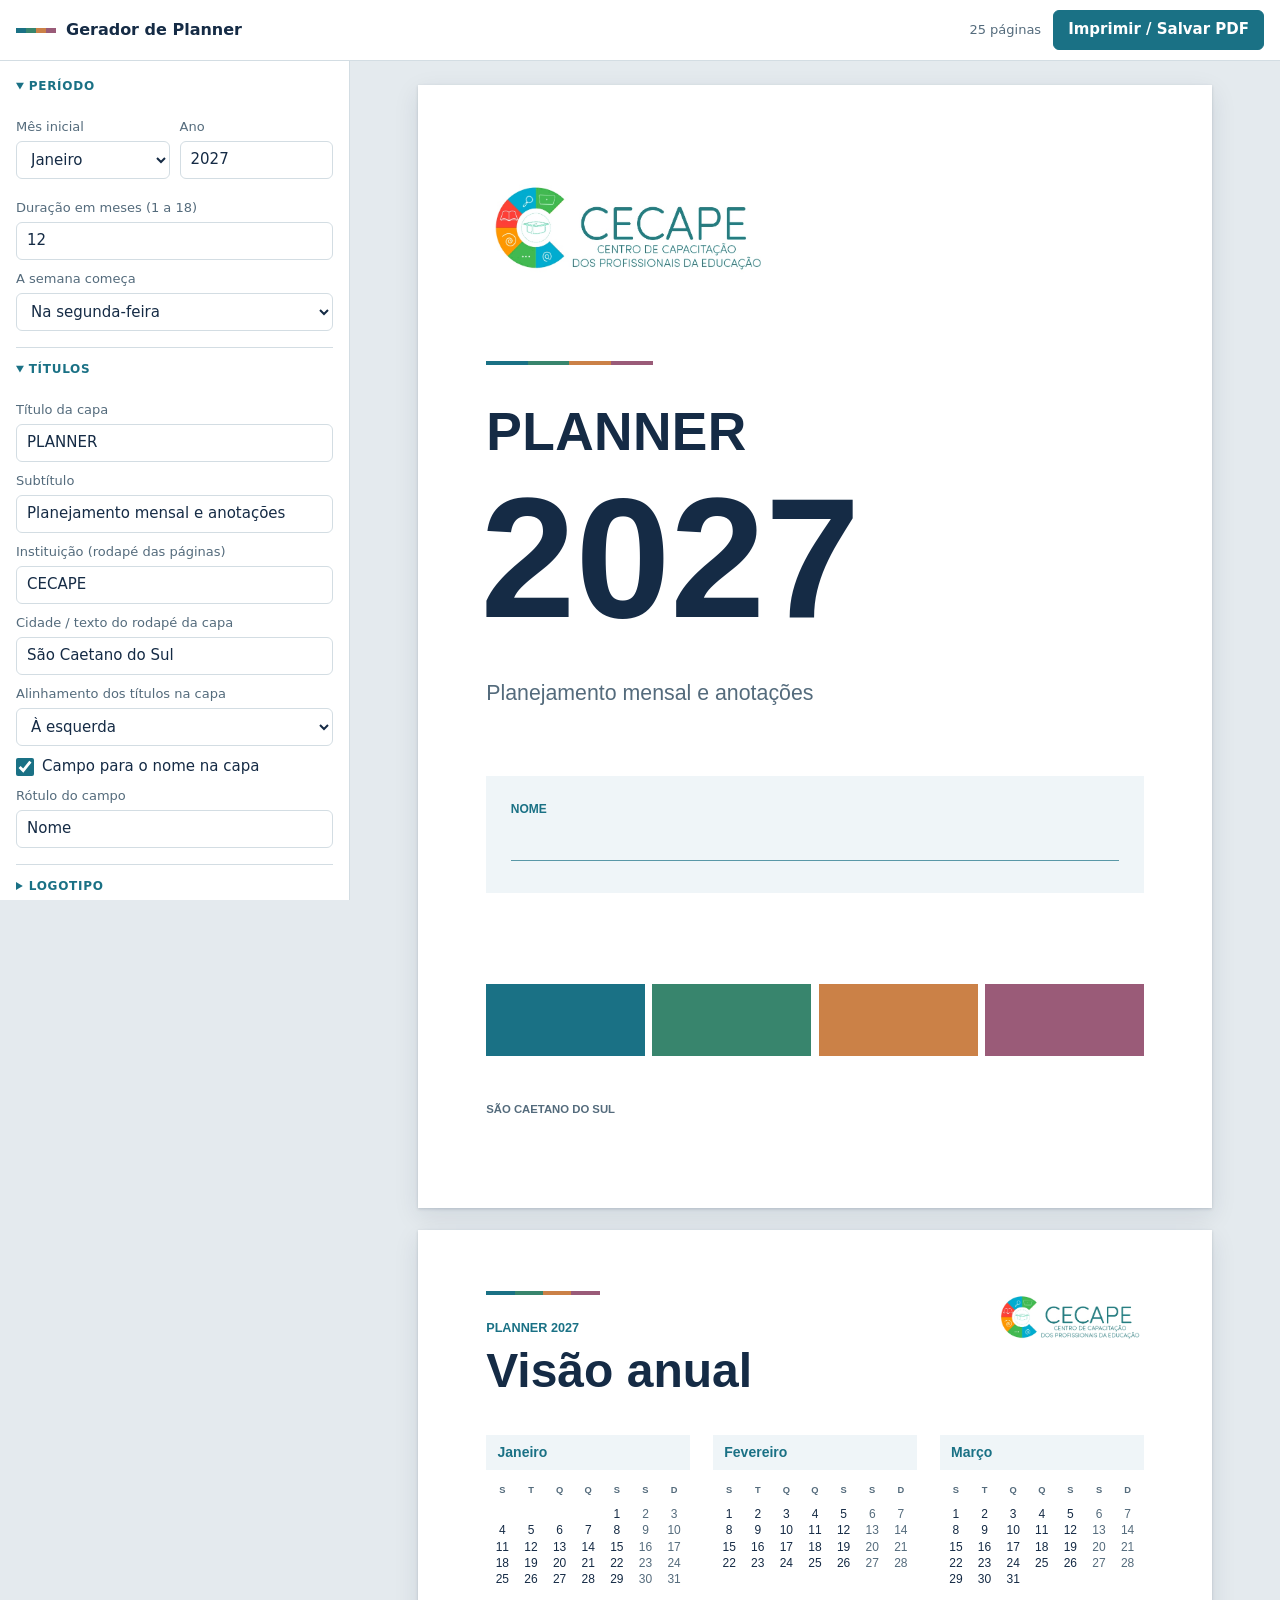
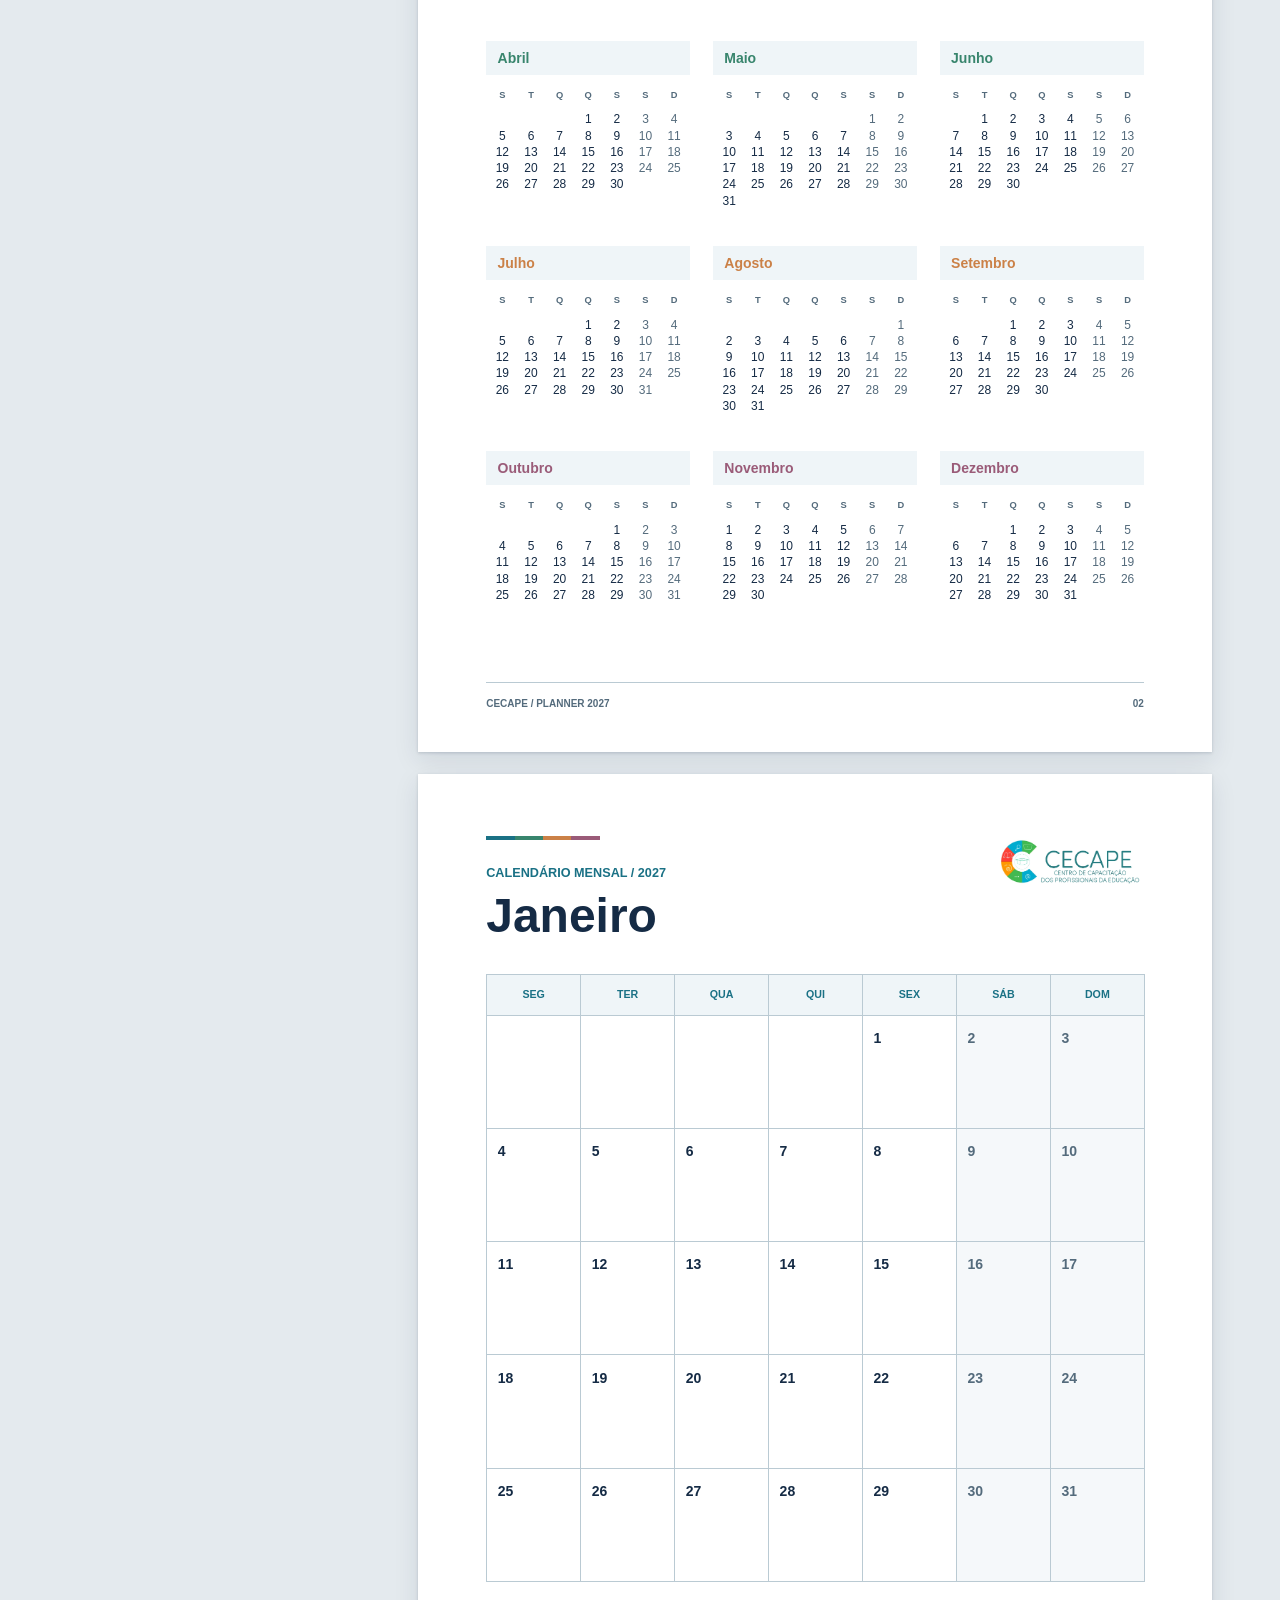
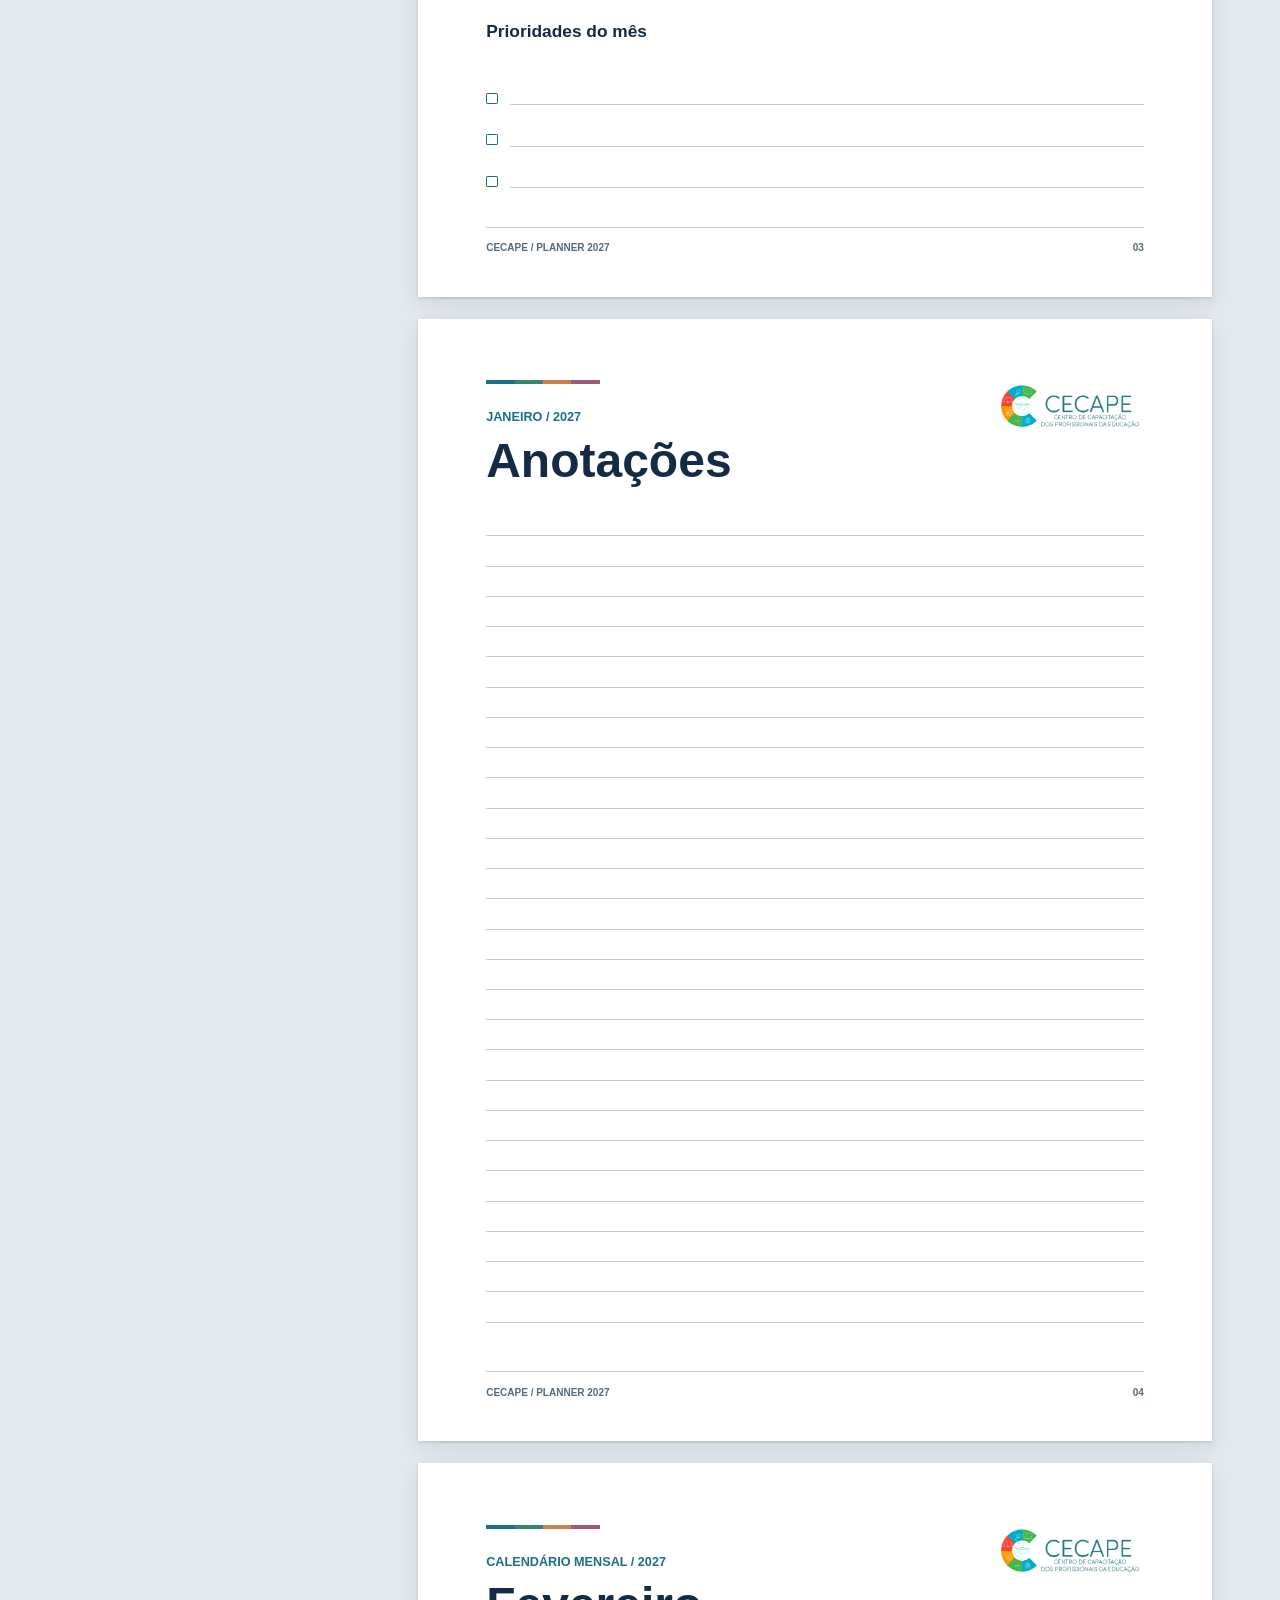
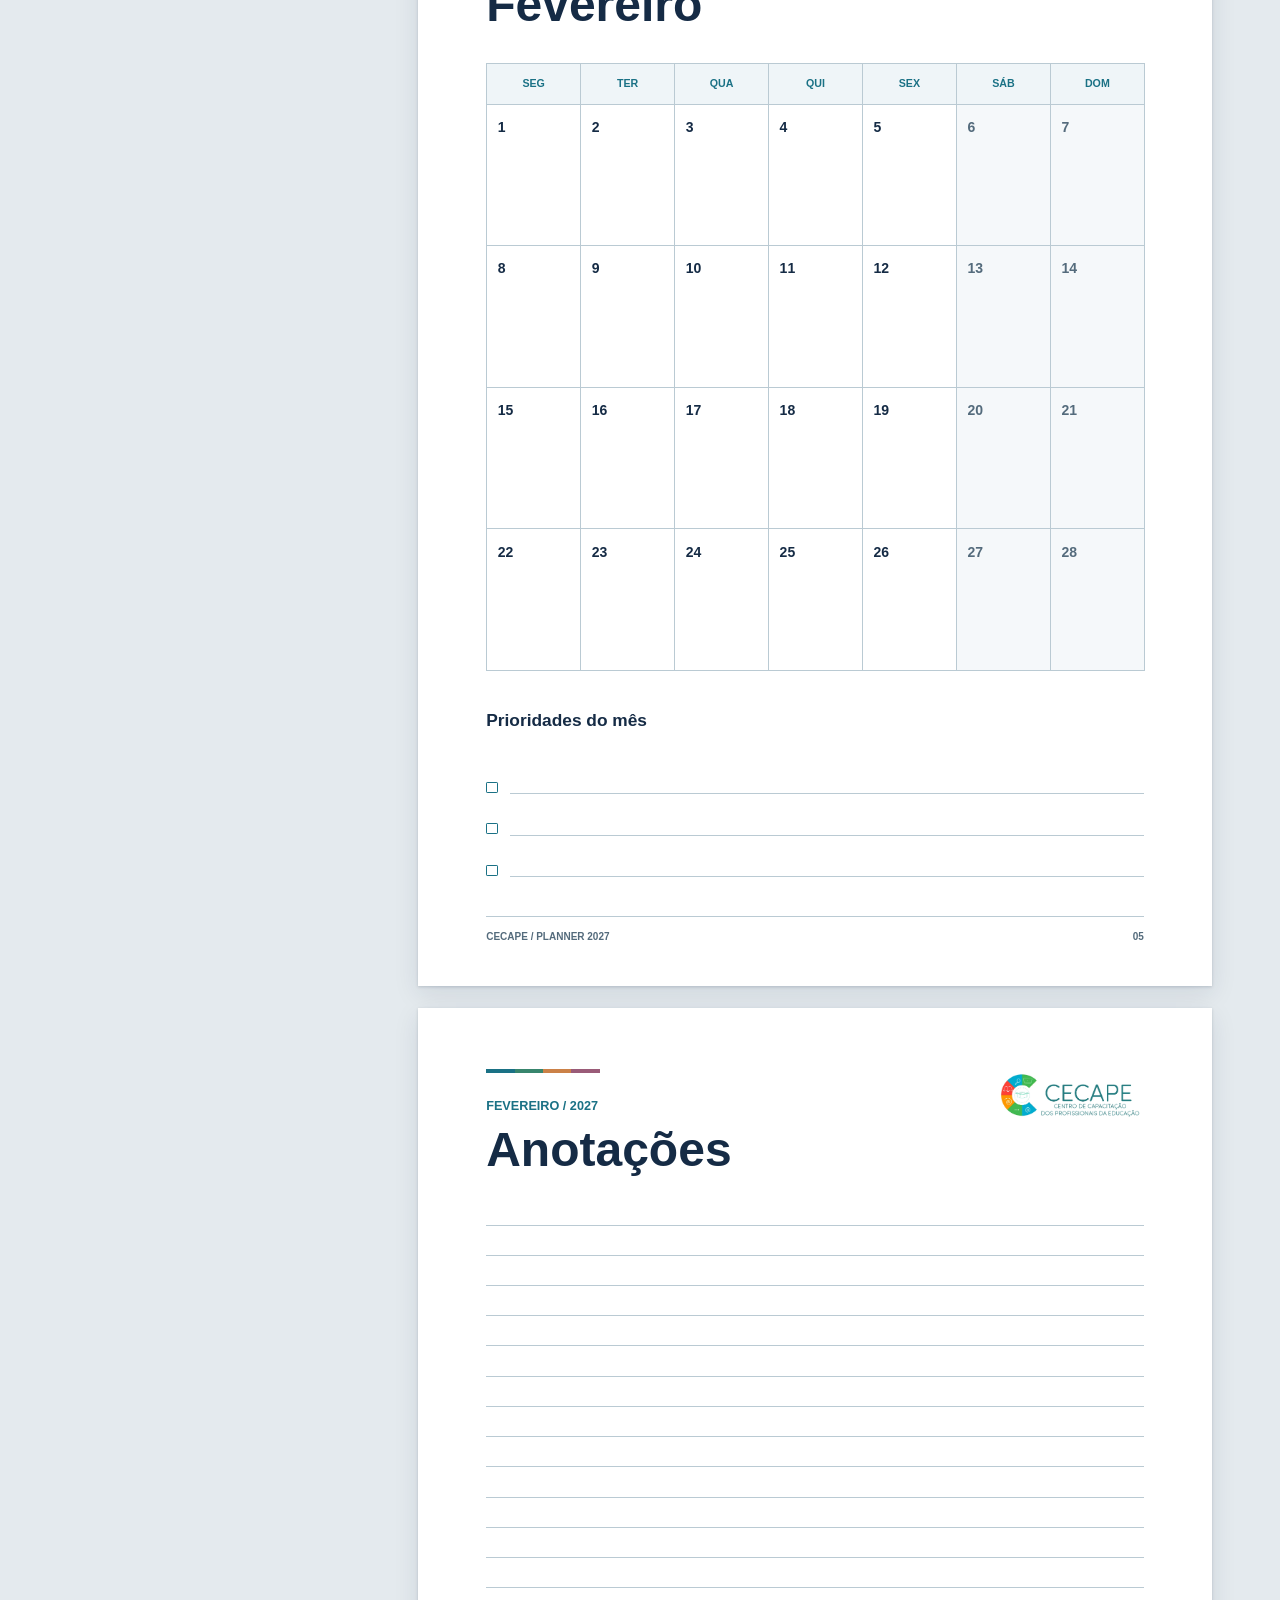
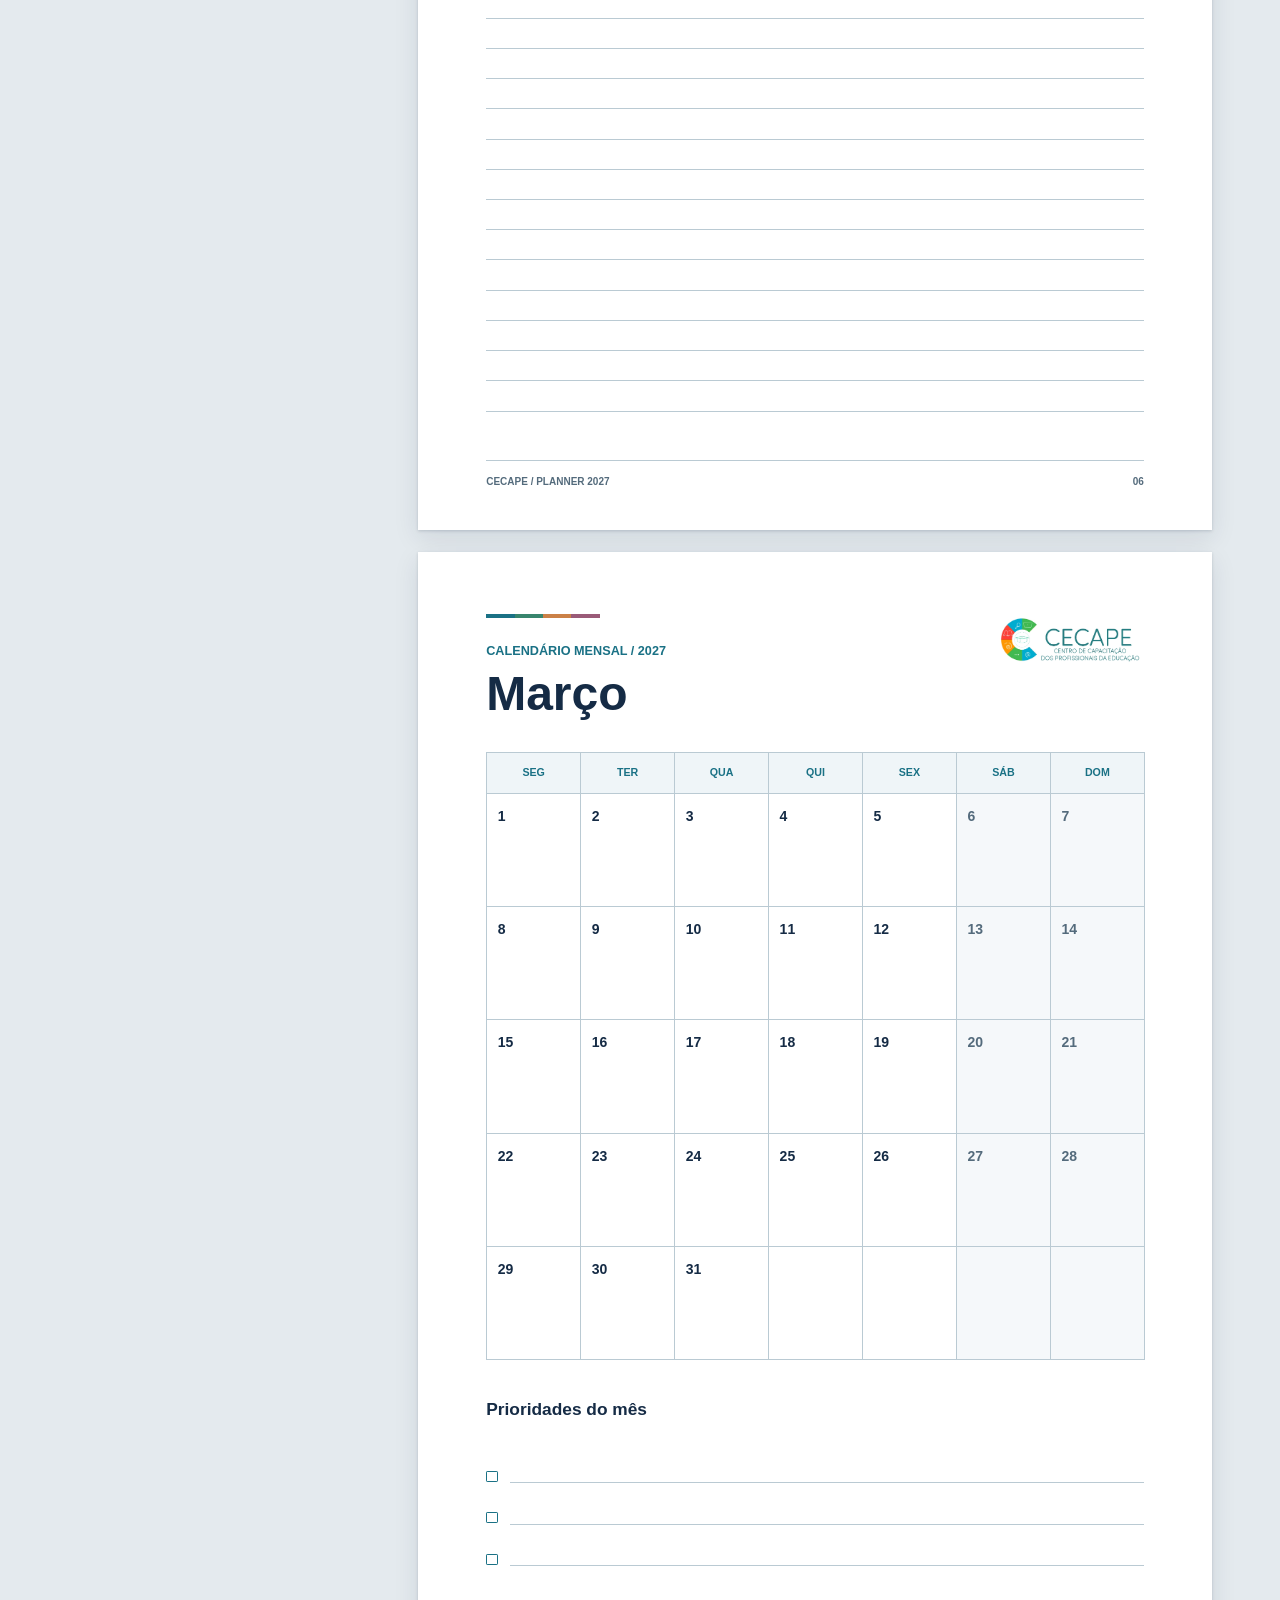
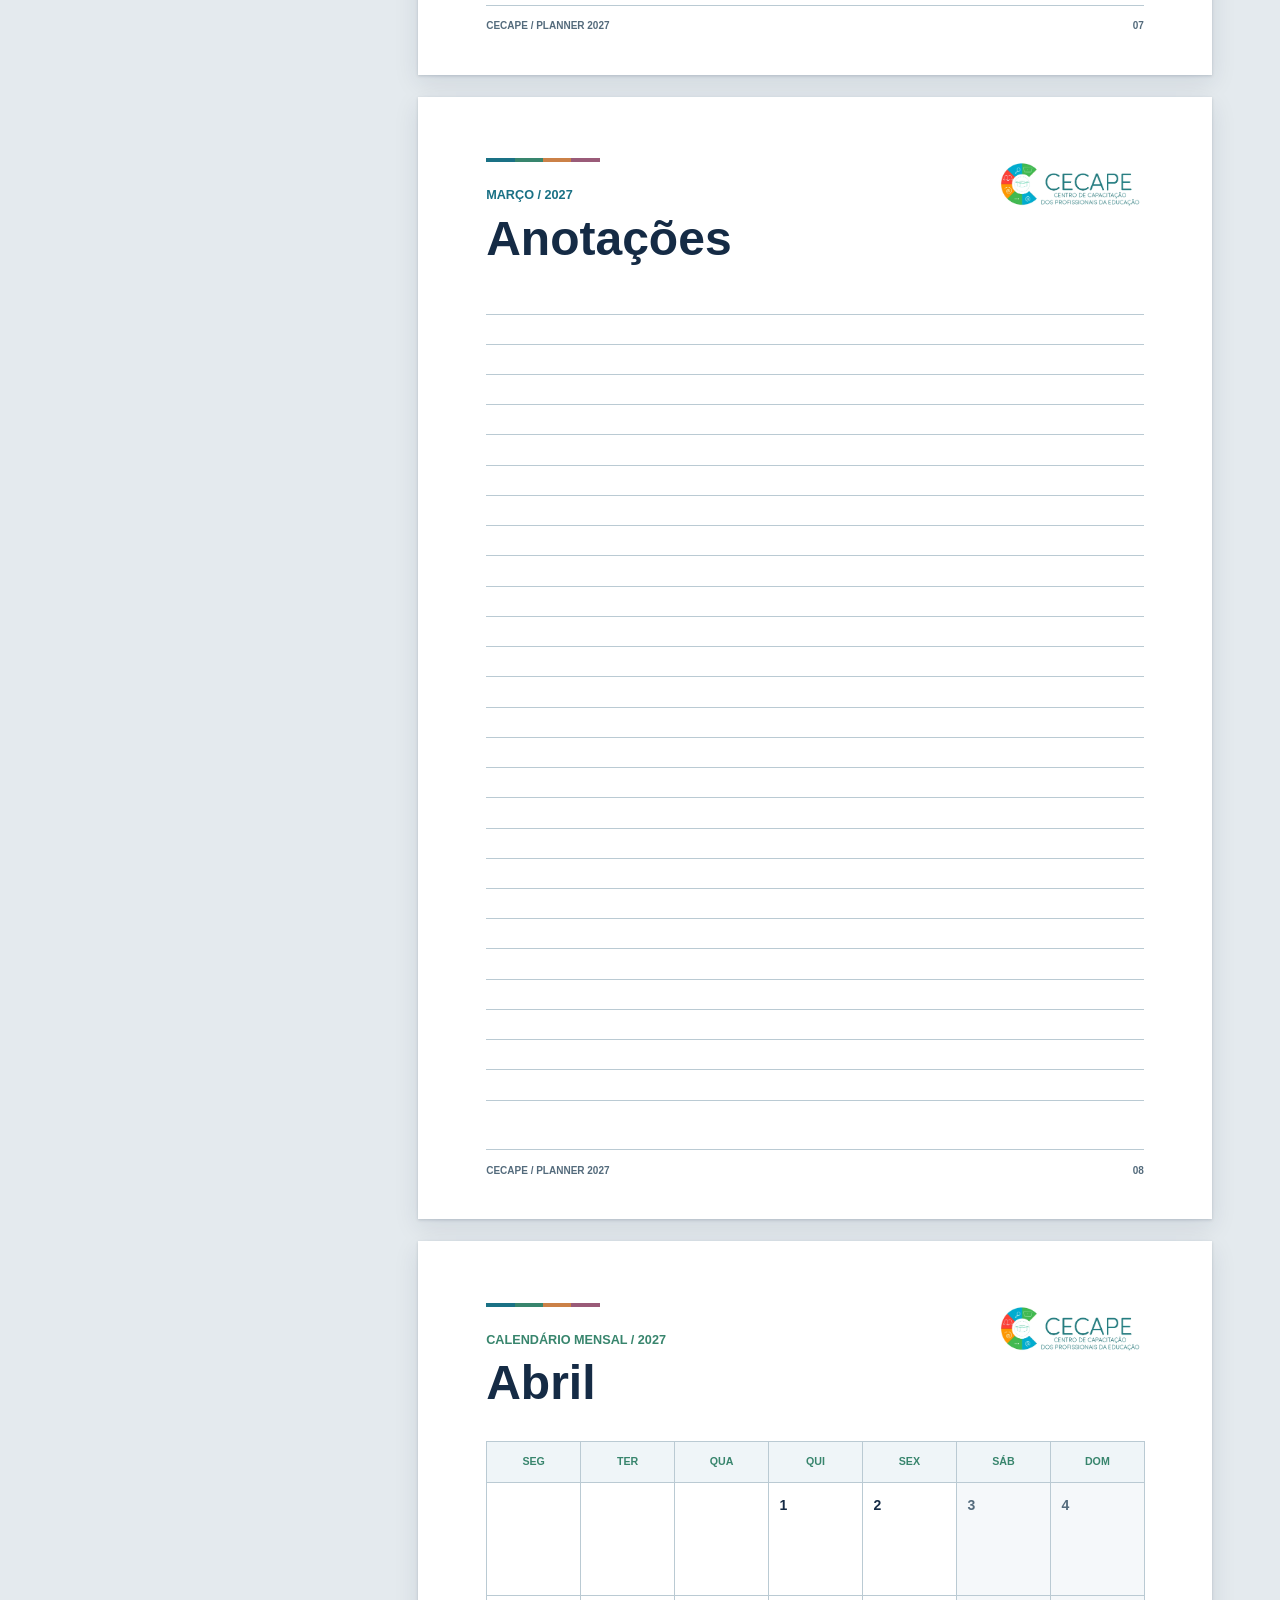
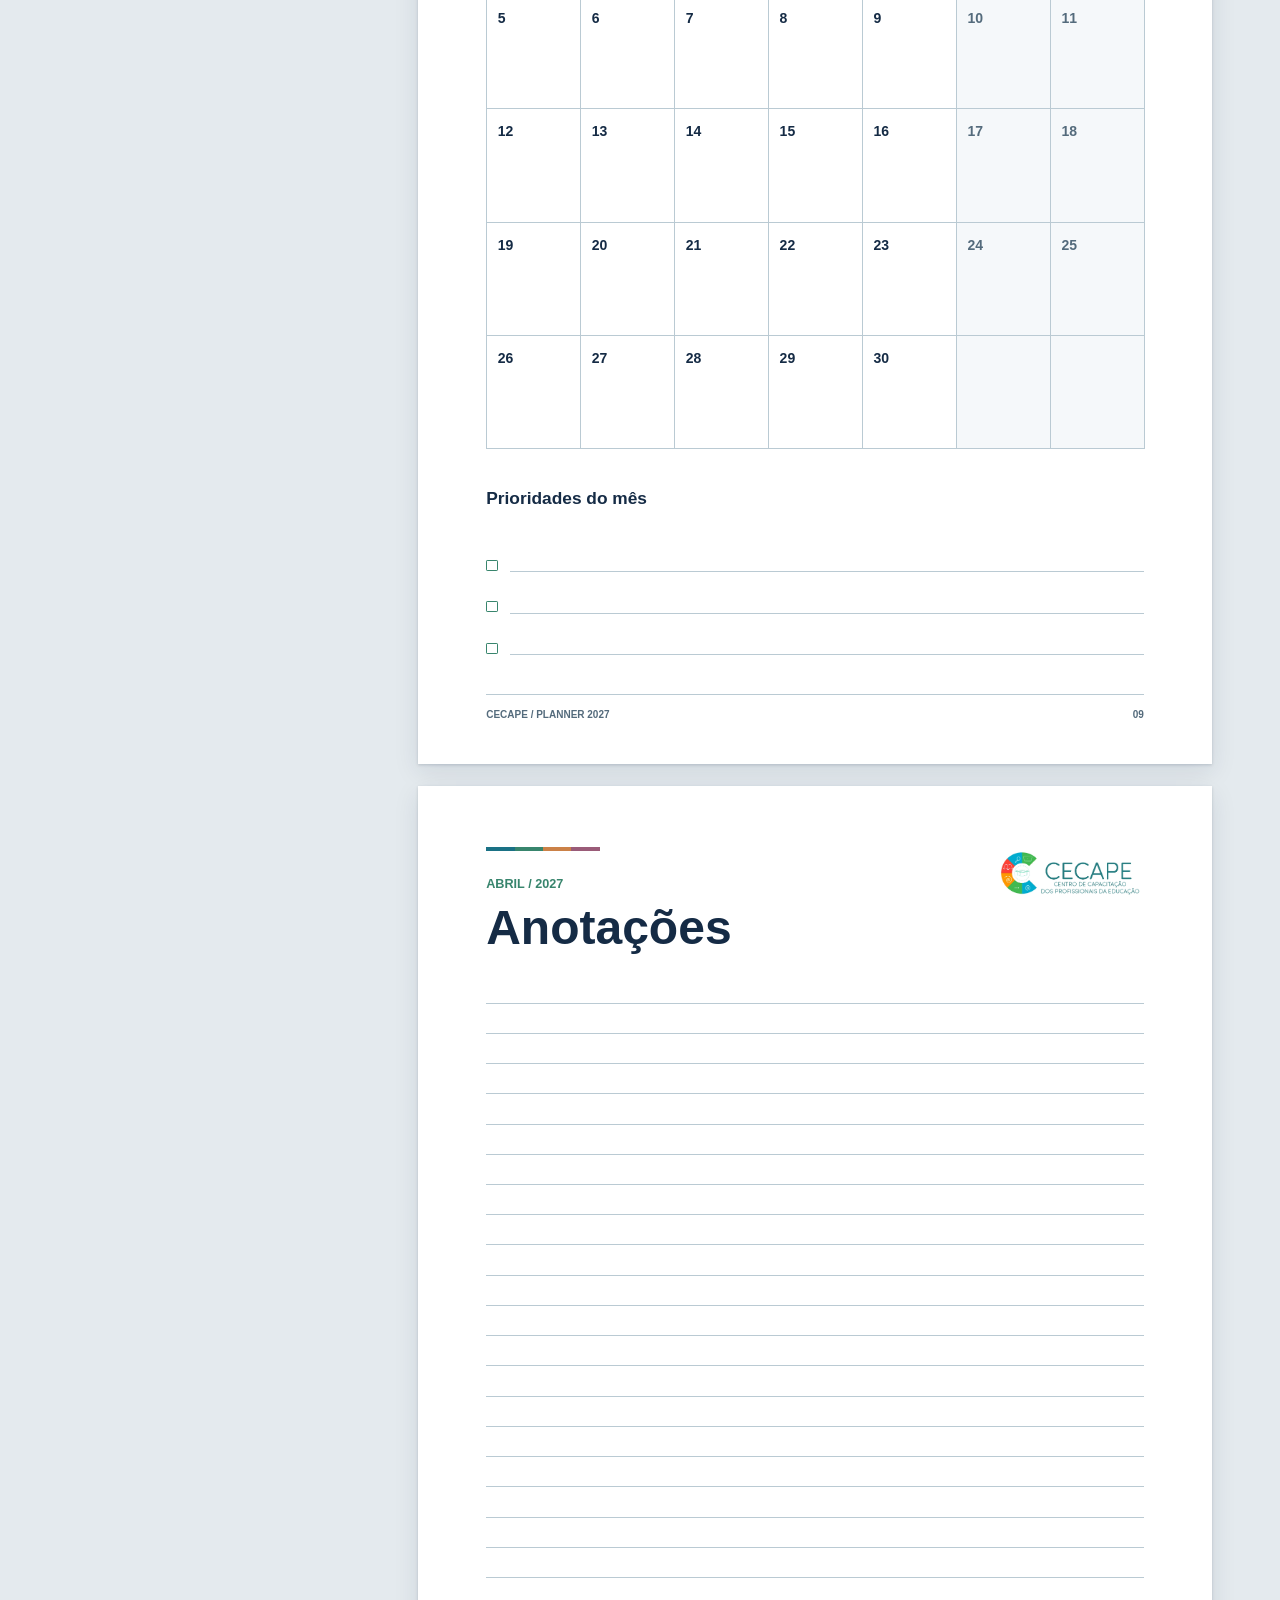
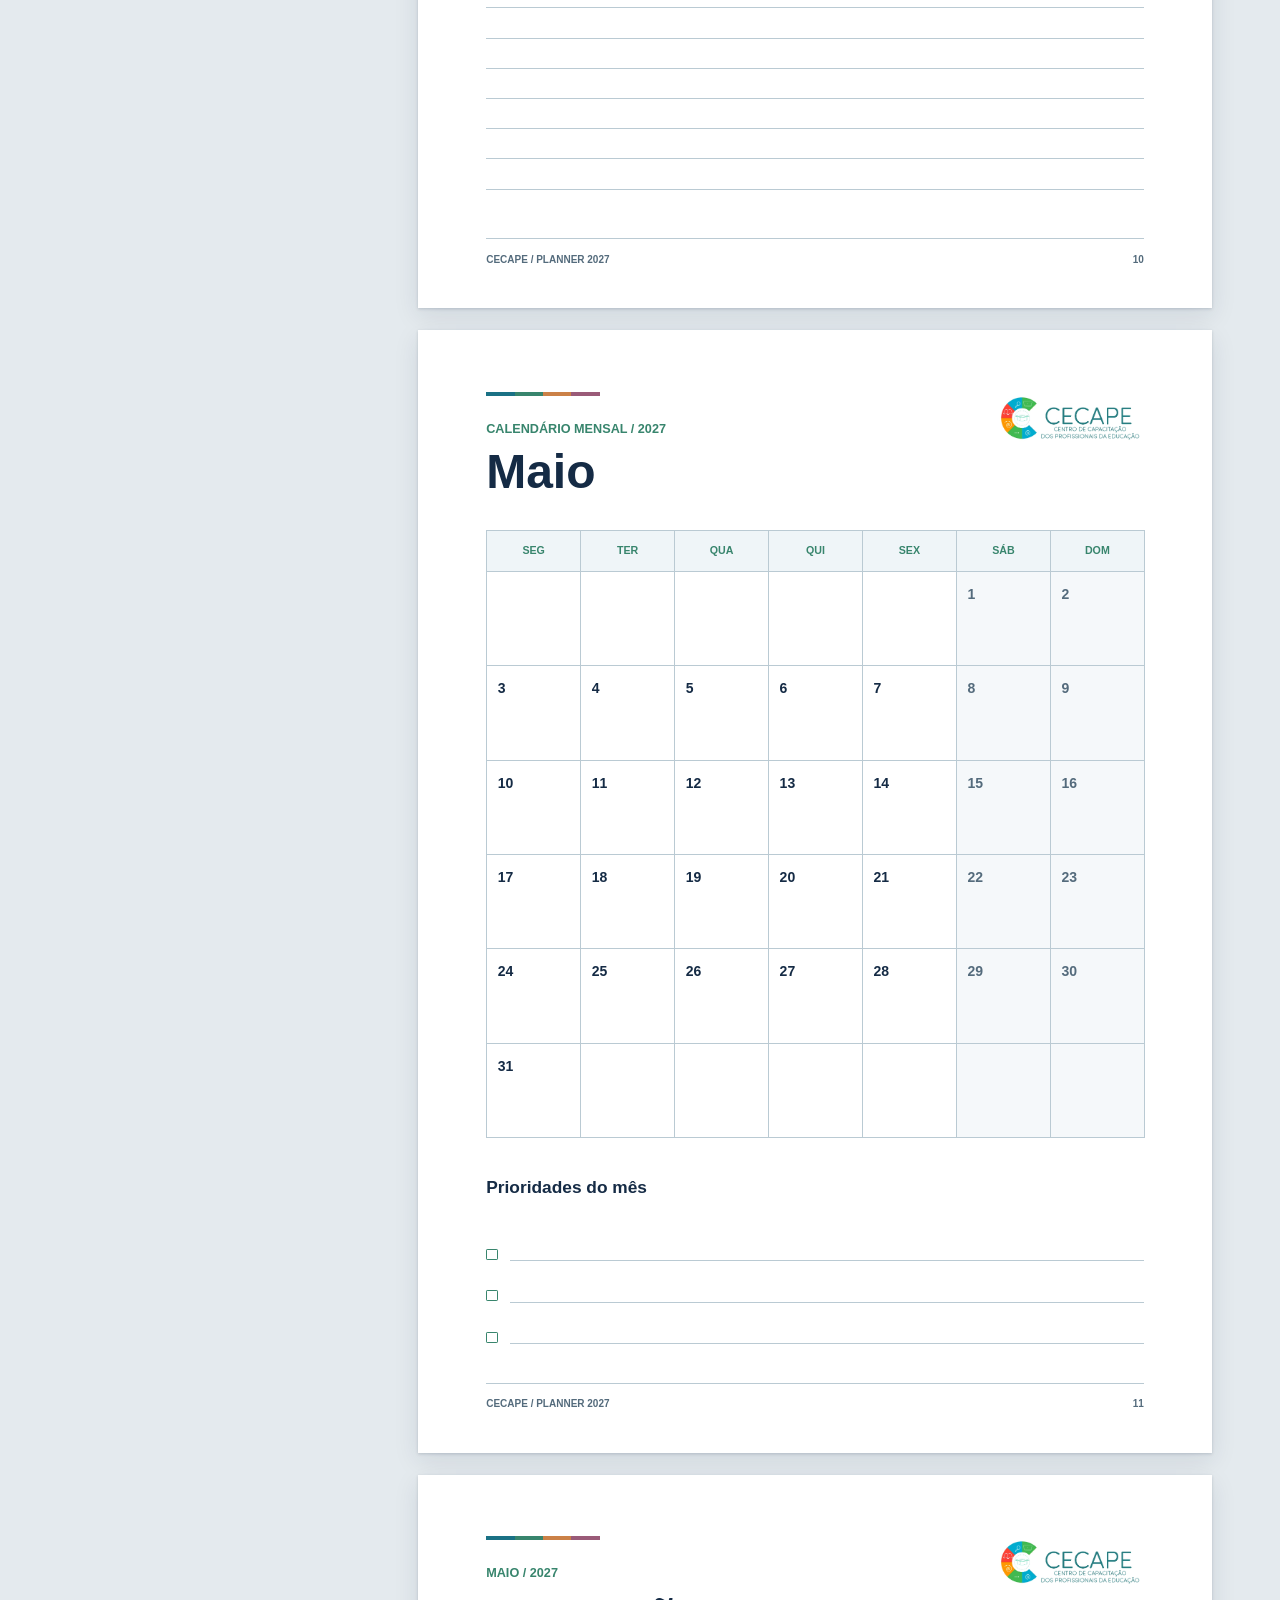
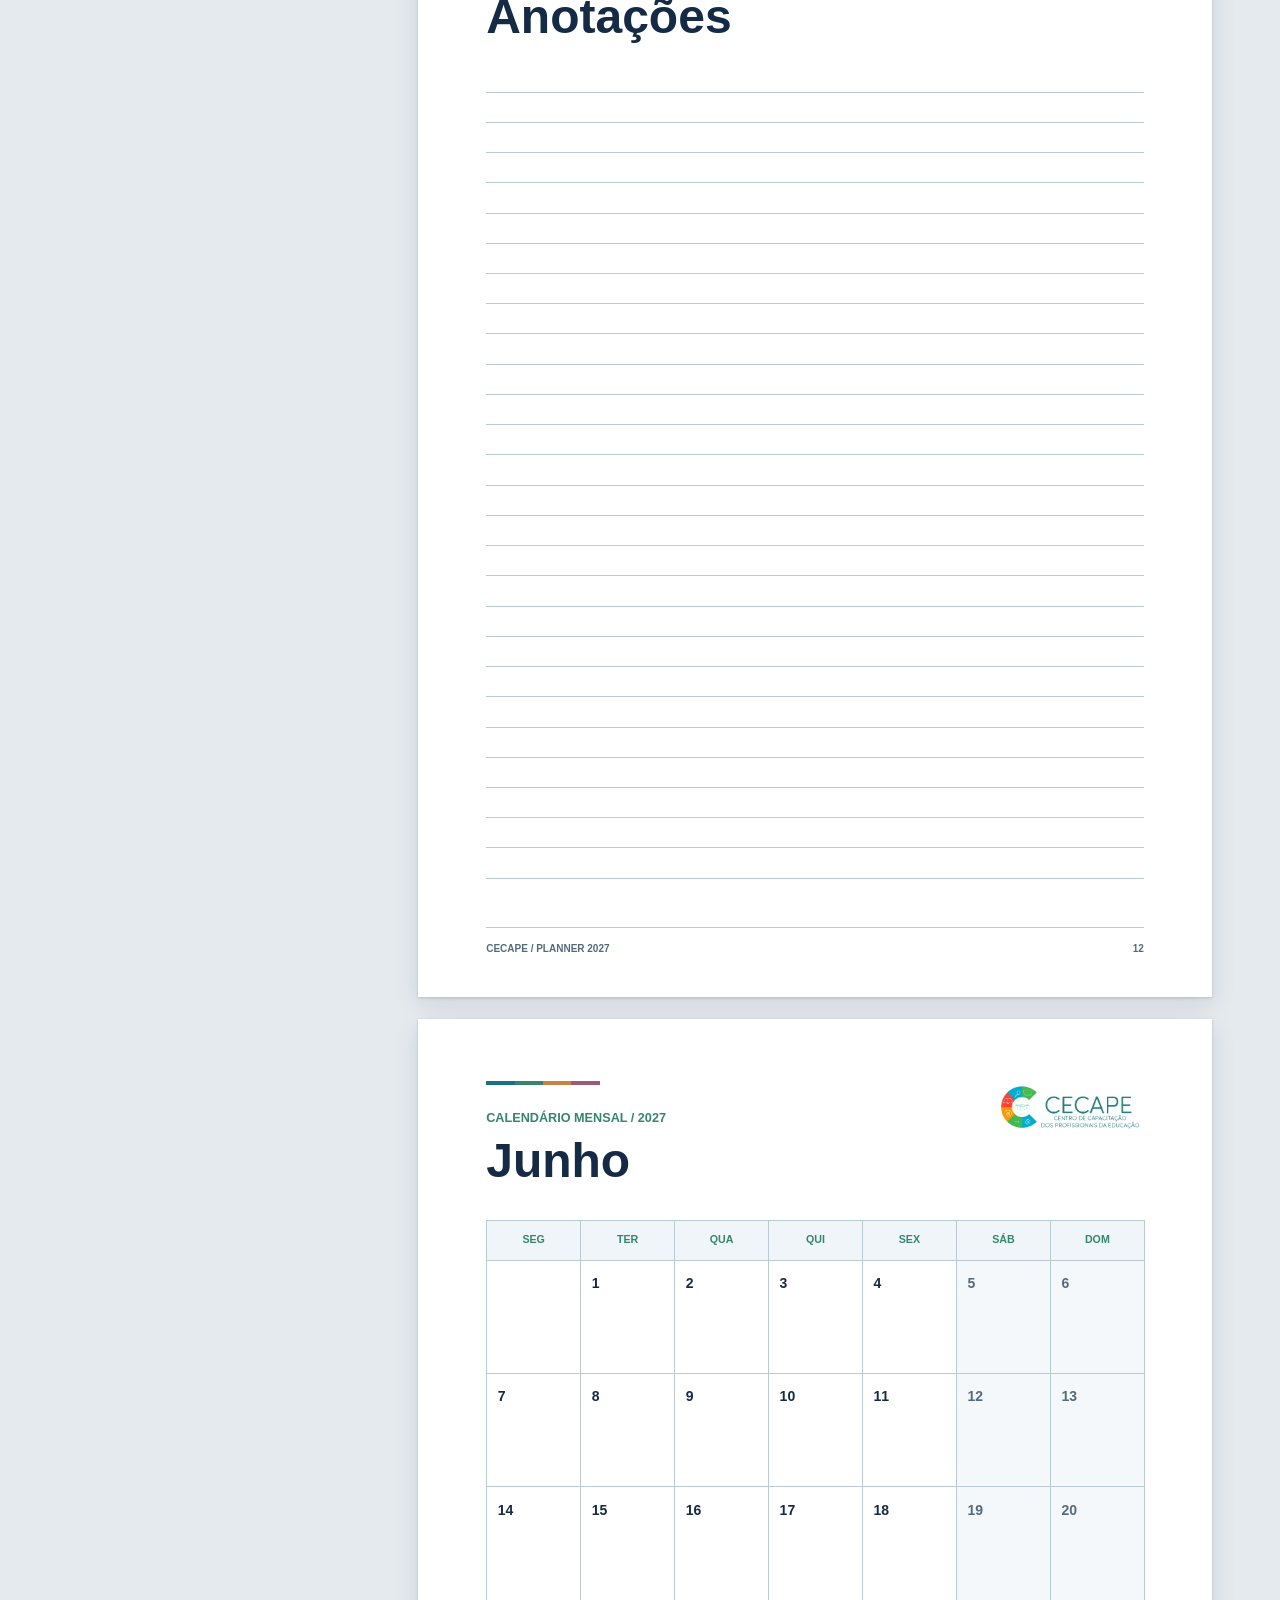
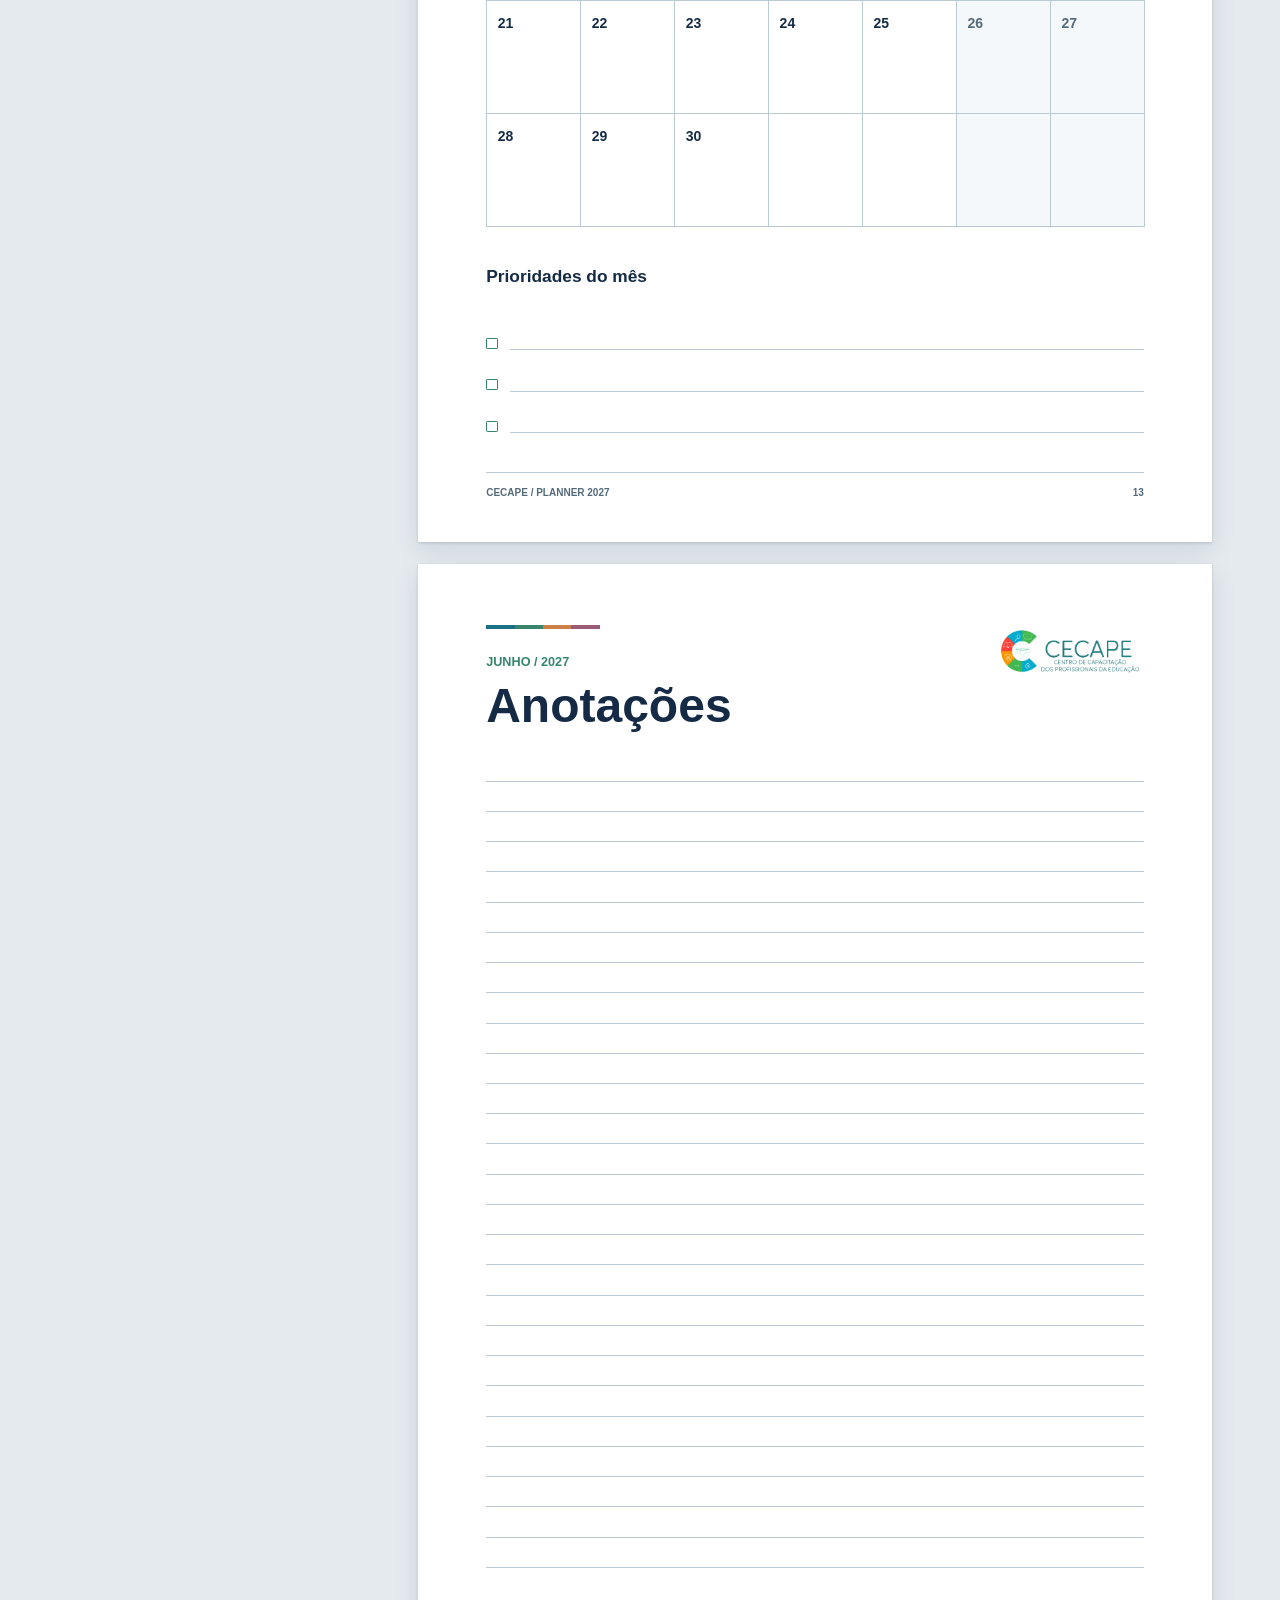
==== commit 8446e8b3: "Gerador de planner: fase 2 (opções dos melhores planners) Período livre (mês inicial, duração de 1 a" ====
--- a/index.html
+++ b/index.html
@@ -25,16 +25,46 @@
   <aside class="panel no-print" aria-label="Opções do planner">
     <form id="options" autocomplete="off" novalidate>
 
-      <fieldset>
-        <legend>Geral</legend>
-        <label class="field">
-          <span>Ano</span>
-          <input type="number" name="year" min="1900" max="2200" step="1" inputmode="numeric">
-        </label>
-      </fieldset>
-
-      <fieldset>
-        <legend>Títulos</legend>
+      <details class="group" open>
+        <summary>Período</summary>
+        <div class="row-2">
+          <label class="field">
+            <span>Mês inicial</span>
+            <select name="startMonth">
+              <option value="1">Janeiro</option>
+              <option value="2">Fevereiro</option>
+              <option value="3">Março</option>
+              <option value="4">Abril</option>
+              <option value="5">Maio</option>
+              <option value="6">Junho</option>
+              <option value="7">Julho</option>
+              <option value="8">Agosto</option>
+              <option value="9">Setembro</option>
+              <option value="10">Outubro</option>
+              <option value="11">Novembro</option>
+              <option value="12">Dezembro</option>
+            </select>
+          </label>
+          <label class="field">
+            <span>Ano</span>
+            <input type="number" name="year" min="1900" max="2200" step="1" inputmode="numeric">
+          </label>
+        </div>
+        <label class="field">
+          <span>Duração em meses (1 a 18)</span>
+          <input type="number" name="monthCount" min="1" max="18" step="1" inputmode="numeric">
+        </label>
+        <label class="field">
+          <span>A semana começa</span>
+          <select name="weekStart">
+            <option value="mon">Na segunda-feira</option>
+            <option value="sun">No domingo</option>
+          </select>
+        </label>
+      </details>
+
+      <details class="group" open>
+        <summary>Títulos</summary>
         <label class="field">
           <span>Título da capa</span>
           <input type="text" name="title" maxlength="40">
@@ -67,10 +97,10 @@
           <span>Rótulo do campo</span>
           <input type="text" name="nameLabel" maxlength="30">
         </label>
-      </fieldset>
-
-      <fieldset>
-        <legend>Logotipo</legend>
+      </details>
+
+      <details class="group">
+        <summary>Logotipo</summary>
         <div class="field">
           <span>Arquivo (PNG, JPG, WebP ou SVG — até 2 MB)</span>
           <div class="logo-row">
@@ -128,10 +158,10 @@
             <option value="l">Grande</option>
           </select>
         </label>
-      </fieldset>
-
-      <fieldset>
-        <legend>Calendário</legend>
+      </details>
+
+      <details class="group">
+        <summary>Calendário</summary>
         <label class="check">
           <input type="checkbox" name="showYearView">
           <span>Incluir página "Visão anual"</span>
@@ -140,6 +170,29 @@
           <input type="checkbox" name="bordersOnlyDates">
           <span>Bordas somente nas células com data</span>
         </label>
+        <label class="check">
+          <input type="checkbox" name="showWeekNumbers">
+          <span>Número da semana (ISO)</span>
+        </label>
+        <label class="check">
+          <input type="checkbox" name="showHolidays">
+          <span>Feriados nacionais</span>
+        </label>
+        <label class="check sub" data-depends="showHolidays">
+          <input type="checkbox" name="showOptionalHolidays">
+          <span>Pontos facultativos (Carnaval, Cinzas, Corpus Christi)</span>
+        </label>
+        <label class="check">
+          <input type="checkbox" name="showMoon">
+          <span>Fases da lua (horário de Brasília)</span>
+        </label>
+        <label class="field">
+          <span>Datas próprias (uma por linha)</span>
+          <textarea name="customDates" rows="4" maxlength="6000" spellcheck="false"
+            placeholder="15/10 Dia do Professor&#10;01/02/2027 Início das aulas"></textarea>
+        </label>
+        <p id="dates-msg" class="msg" role="alert" hidden></p>
+        <p class="hint">Use <strong>DD/MM Texto</strong> (repete todo ano) ou <strong>DD/MM/AAAA Texto</strong>.</p>
         <label class="check">
           <input type="checkbox" name="showPriorities">
           <span>Bloco de prioridades abaixo do calendário</span>
@@ -148,13 +201,49 @@
           <span>Título do bloco</span>
           <input type="text" name="prioritiesTitle" maxlength="40">
         </label>
-      </fieldset>
-
-      <fieldset>
-        <legend>Folhas pautadas</legend>
+      </details>
+
+      <details class="group">
+        <summary>Páginas extras</summary>
+        <label class="check">
+          <input type="checkbox" name="showGoals">
+          <span>Metas (após a visão anual)</span>
+        </label>
+        <label class="check">
+          <input type="checkbox" name="showHabits">
+          <span>Hábitos (uma página por mês)</span>
+        </label>
+        <label class="check">
+          <input type="checkbox" name="showWeekly">
+          <span>Páginas semanais</span>
+        </label>
+        <label class="field" data-depends="showWeekly">
+          <span>Formato da semana</span>
+          <select name="weeklyLayout">
+            <option value="rows">Dias em linhas</option>
+            <option value="columns">Dias em colunas, com horários (7h às 22h)</option>
+          </select>
+        </label>
+        <label class="check">
+          <input type="checkbox" name="showReview">
+          <span>Revisão do mês</span>
+        </label>
+      </details>
+
+      <details class="group">
+        <summary>Folhas de anotações</summary>
         <label class="check">
           <input type="checkbox" name="ruledEnabled">
-          <span>Inserir folhas pautadas entre os meses</span>
+          <span>Inserir folhas de anotações entre os meses</span>
+        </label>
+        <label class="field" data-depends="ruledEnabled">
+          <span>Tipo de folha</span>
+          <select name="ruledStyle">
+            <option value="lines">Pautada (linhas)</option>
+            <option value="dots">Pontilhada</option>
+            <option value="grid">Quadriculada</option>
+            <option value="blank">Em branco</option>
+          </select>
         </label>
         <label class="field" data-depends="ruledEnabled">
           <span>Quantidade de folhas entre um mês e outro</span>
@@ -165,10 +254,10 @@
           <input type="text" name="ruledTitle" maxlength="40">
         </label>
         <label class="field" data-depends="ruledEnabled">
-          <span>Espaçamento da pauta (mm)</span>
+          <span>Espaçamento da pauta ou da malha (mm)</span>
           <input type="number" name="ruledGap" min="5" max="12" step="1" inputmode="numeric">
         </label>
-      </fieldset>
+      </details>
 
       <div class="panel-foot">
         <button type="button" id="btn-reset" class="btn btn-ghost">Restaurar modelo original</button>
@@ -190,6 +279,7 @@
 <noscript><p class="noscript">Este gerador precisa de JavaScript ativado no navegador.</p></noscript>
 
 <script src="assets/js/config.js"></script>
+<script src="assets/js/calendar.js"></script>
 <script src="assets/js/pages.js"></script>
 <script src="assets/js/app.js"></script>
 </body>
--- a/assets/css/planner.css
+++ b/assets/css/planner.css
@@ -85,6 +85,8 @@
   font-weight: 700;
 }
 .cover.align-center .cover-year, .cover.align-right .cover-year { margin-left: 0; }
+/* Período que cruza dois anos (ex.: 2027/2028): o texto é mais longo */
+.cover.long-year .cover-year { font-size: 74pt; margin-top: 8mm; white-space: nowrap; }
 .cover-subtitle {
   margin: 9mm 0 0;
   font-size: 16pt;
@@ -210,6 +212,7 @@
 }
 .mini-grid b { font-size: 7pt; color: var(--muted); padding-bottom: 2.2mm; }
 .mini-grid span.we { color: var(--muted); }
+.mini-grid span.hol { color: var(--accent); font-weight: 700; }
 
 /* ---------- Calendário mensal ---------- */
 .month-grid {
@@ -239,30 +242,161 @@
   color: var(--accent);
   text-transform: uppercase;
 }
+.month-grid.with-weeks { grid-template-columns: 6.5mm repeat(7, 1fr); }
+.month-grid > .wk {
+  border-color: transparent;
+  display: flex;
+  align-items: center;
+  justify-content: flex-start;
+  font-size: 6.5pt;
+  font-weight: 700;
+  color: var(--muted);
+  text-transform: uppercase;
+}
 .month-grid .day {
-  padding: 3.2mm 2.8mm;
+  padding: 3.2mm 2.8mm 1mm;
   font-size: 10.5pt;
   font-weight: 700;
+  overflow: hidden;
+  min-width: 0;
+  min-height: 0;
 }
 .month-grid .day.we { background: var(--weekend); color: var(--muted); }
+.month-grid .day.hol .num, .w-label.hol .num, .w-label.hol .w-dow { color: var(--accent); }
 /* Opção "bordas somente nas células com data": as vazias ficam sem borda e sem fundo */
 .month-grid.only-dates .day.empty { border-color: transparent; background: none; }
 
+.num { display: flex; align-items: center; justify-content: space-between; gap: 1mm; }
+
+/* Feriados e datas próprias dentro da célula */
+.ev {
+  margin-top: 1mm;
+  font-size: 6pt;
+  line-height: 1.15;
+  font-weight: 700;
+  color: var(--muted);
+  overflow-wrap: break-word;
+  hyphens: auto;
+}
+.ev.holiday { color: var(--accent); }
+.ev.optional { font-weight: 400; font-style: italic; }
+.ev.custom { font-weight: 400; color: var(--navy); }
+
+/* Fases da lua, como vistas do hemisfério sul (crescente iluminada à esquerda) */
+.moon {
+  flex: none;
+  display: inline-block;
+  width: 2.7mm;
+  height: 2.7mm;
+  border: .6pt solid var(--navy);
+  border-radius: 50%;
+  background: #fff;
+}
+.moon.new { background: var(--navy); }
+.moon.first { background: linear-gradient(to right, #fff 50%, var(--navy) 50%); }
+.moon.last { background: linear-gradient(to right, var(--navy) 50%, #fff 50%); }
+
+.legend {
+  position: absolute;
+  right: var(--mx);
+  top: 224.5mm;
+  display: flex;
+  gap: 3.5mm;
+  font-size: 6.5pt;
+  color: var(--muted);
+}
+.legend span { display: flex; align-items: center; gap: 1mm; }
+.legend .moon { width: 2.2mm; height: 2.2mm; }
+
 .priorities { position: absolute; left: var(--mx); right: var(--mx); top: 223.5mm; }
 .priorities h3 { margin: 0 0 5.2mm; font-size: 13pt; font-weight: 700; }
-.priorities .item { display: flex; align-items: flex-end; gap: 3mm; height: 11mm; padding-bottom: 0; }
-.priorities .item b {
+
+/* Lista com caixas de seleção */
+.checks .item { display: flex; align-items: flex-end; gap: 3mm; height: 11mm; }
+.checks .item b {
   width: 3.2mm;
   height: 2.9mm;
   margin-bottom: .4mm;
   border: .75pt solid var(--accent);
   border-radius: .3mm;
 }
-.priorities .item i { flex: 1; border-bottom: .75pt solid var(--line); }
+.checks .item i { flex: 1; border-bottom: .75pt solid var(--line); }
+
+/* Linhas para escrever (blocos dentro de páginas) */
+.lines i { display: block; height: var(--rule-gap, 8mm); border-bottom: .75pt solid var(--line); }
+
+/* ---------- Área de conteúdo das páginas extras ---------- */
+.content { position: absolute; left: var(--mx); right: var(--mx); top: 55mm; bottom: 23.5mm; }
+.content h3.section { margin: 7mm 0 0; font-size: 12pt; font-weight: 700; }
+.content h3.section:first-child { margin-top: 0; }
+
+/* Metas */
+.content.goals { display: grid; grid-template-columns: 1fr 1fr; grid-template-rows: 1fr 1fr; gap: 6mm; }
+.goal { padding: 4mm 4.5mm; border: .75pt solid var(--line); border-top: 1.1mm solid var(--accent); overflow: hidden; }
+.goal.q1 { --accent: var(--c1); }
+.goal.q2 { --accent: var(--c2); }
+.goal.q3 { --accent: var(--c3); }
+.goal.q4 { --accent: var(--c4); }
+.goal-tag { font-size: 9pt; font-weight: 700; color: var(--accent); text-transform: uppercase; }
+.goal h4 { margin: 4.5mm 0 0; font-size: 8pt; font-weight: 700; color: var(--muted); text-transform: uppercase; }
+.goal .checks .item { height: 8.5mm; }
+.goal-due { display: flex; align-items: flex-end; gap: 3mm; height: 11mm; font-size: 8pt; font-weight: 700; color: var(--muted); text-transform: uppercase; }
+.goal-due i { flex: 1; border-bottom: .75pt solid var(--line); }
+
+/* Hábitos */
+.habits { display: grid; grid-auto-rows: 9.5mm; }
+.habits > div { margin: 0 -.75pt -.75pt 0; border: .75pt solid var(--line); min-width: 0; }
+.habits .h-head {
+  display: flex;
+  align-items: center;
+  justify-content: center;
+  background: var(--soft);
+  font-size: 6.5pt;
+  font-weight: 700;
+  color: var(--accent);
+}
+.habits .h-name.h-head { justify-content: flex-start; padding-left: 2.5mm; font-size: 8pt; text-transform: uppercase; }
+.habits .h-num { color: var(--navy); }
+.habits .h-head.h-cell, .habits .h-head.h-name { height: auto; }
+.habits .h-cell.we { background: var(--weekend); }
+.habits .h-head.we { background: var(--soft); color: var(--muted); }
+
+/* Semana: dias em linhas */
+.week-rows { display: grid; grid-template-rows: repeat(7, 1fr); height: 100%; border-top: .75pt solid var(--line); }
+.w-row { display: grid; grid-template-columns: 34mm 1fr; border-bottom: .75pt solid var(--line); min-height: 0; }
+.w-row .lines { align-self: end; padding-bottom: 0; }
+.w-row .lines i:last-child { border-bottom: 0; }
+.w-label { padding: 2.5mm 2.5mm 1mm; overflow: hidden; min-width: 0; }
+.w-label.we { background: var(--weekend); }
+.w-label .w-dow { display: block; font-size: 8pt; font-weight: 700; color: var(--accent); text-transform: uppercase; }
+.w-label.we .w-dow { color: var(--muted); }
+.w-label .num { margin-top: 1mm; font-size: 17pt; font-weight: 700; justify-content: flex-start; gap: 2mm; }
+
+/* Semana: dias em colunas, com horários */
+.week-cols {
+  display: grid;
+  grid-template-columns: 8mm repeat(7, 1fr);
+  grid-template-rows: 17mm;
+  grid-auto-rows: 1fr;
+  height: 100%;
+}
+.week-cols > div { margin: 0 -.75pt -.75pt 0; border: .75pt solid var(--line); min-width: 0; min-height: 0; }
+.week-cols .w-corner, .week-cols .w-hour { border-color: transparent; }
+.week-cols .w-hour { padding-top: .8mm; font-size: 6.5pt; font-weight: 700; color: var(--muted); }
+.week-cols .w-label { padding: 1.5mm 1.8mm; background: var(--soft); }
+.week-cols .w-label .num { margin-top: .3mm; font-size: 12pt; }
+.week-cols .w-label .ev { margin-top: .3mm; font-size: 5.5pt; white-space: nowrap; overflow: hidden; text-overflow: ellipsis; }
+.week-cols .w-slot.we { background: var(--weekend); }
 
 /* ---------- Folha pautada ---------- */
 .ruled { position: absolute; left: var(--mx); right: var(--mx); top: 57.4mm; border-top: .75pt solid var(--line); }
 .ruled i { display: block; height: var(--rule-gap, 8mm); border-bottom: .75pt solid var(--line); }
+
+/* Pontilhado e quadriculado (desenho vetorial) */
+.pattern-holder { position: absolute; left: var(--mx); right: var(--mx); top: 57.4mm; display: flex; justify-content: center; }
+.pattern { display: block; overflow: visible; }
+.pattern .grid-line { fill: none; stroke: var(--line); stroke-width: .2; }
+.pattern .dot { fill: none; stroke: #8fa5b3; stroke-width: .5; stroke-linecap: round; }
 
 /* ---------- Impressão ---------- */
 @page { size: A4 portrait; margin: 0; }
--- a/assets/css/app.css
+++ b/assets/css/app.css
@@ -75,9 +75,13 @@
 .panel { background: #fff; border-bottom: 1px solid var(--ui-line); }
 .panel form { padding: 4px 16px 16px; }
 
-fieldset { margin: 0; padding: 14px 0 6px; border: 0; border-bottom: 1px solid var(--ui-line); }
-legend {
-  padding: 0;
+/* Grupos de opções recolhíveis */
+.group { border-bottom: 1px solid var(--ui-line); padding-bottom: 6px; }
+.group:not([open]) { padding-bottom: 0; }
+.group > summary {
+  padding: 13px 0;
+  cursor: pointer;
+  list-style-position: inside;
   font-size: 12px;
   font-weight: 700;
   letter-spacing: .06em;
@@ -87,7 +91,7 @@
 
 .field { display: block; margin: 10px 0; }
 .field > span { display: block; margin-bottom: 4px; font-size: 13px; color: var(--ui-muted); }
-.field input[type="text"], .field input[type="number"], .field select {
+.field input[type="text"], .field input[type="number"], .field select, .field textarea {
   width: 100%;
   min-height: 38px;
   padding: 6px 10px;
@@ -97,7 +101,11 @@
   color: var(--ui-navy);
   font: inherit;
 }
-.field input:focus, .field select:focus { outline: 3px solid #8fc3cf; outline-offset: 0; border-color: var(--ui-teal); }
+.field textarea { display: block; resize: vertical; font-size: 13px; line-height: 1.4; }
+.row-2 { display: grid; grid-template-columns: 1fr 1fr; gap: 10px; }
+.check.sub { margin-left: 26px; }
+.group > summary:focus-visible { outline: 3px solid #8fc3cf; outline-offset: 2px; }
+.field input:focus, .field select:focus, .field textarea:focus { outline: 3px solid #8fc3cf; outline-offset: 0; border-color: var(--ui-teal); }
 .field input:invalid { border-color: var(--ui-danger); }
 
 .check { display: flex; align-items: flex-start; gap: 8px; margin: 10px 0; cursor: pointer; }
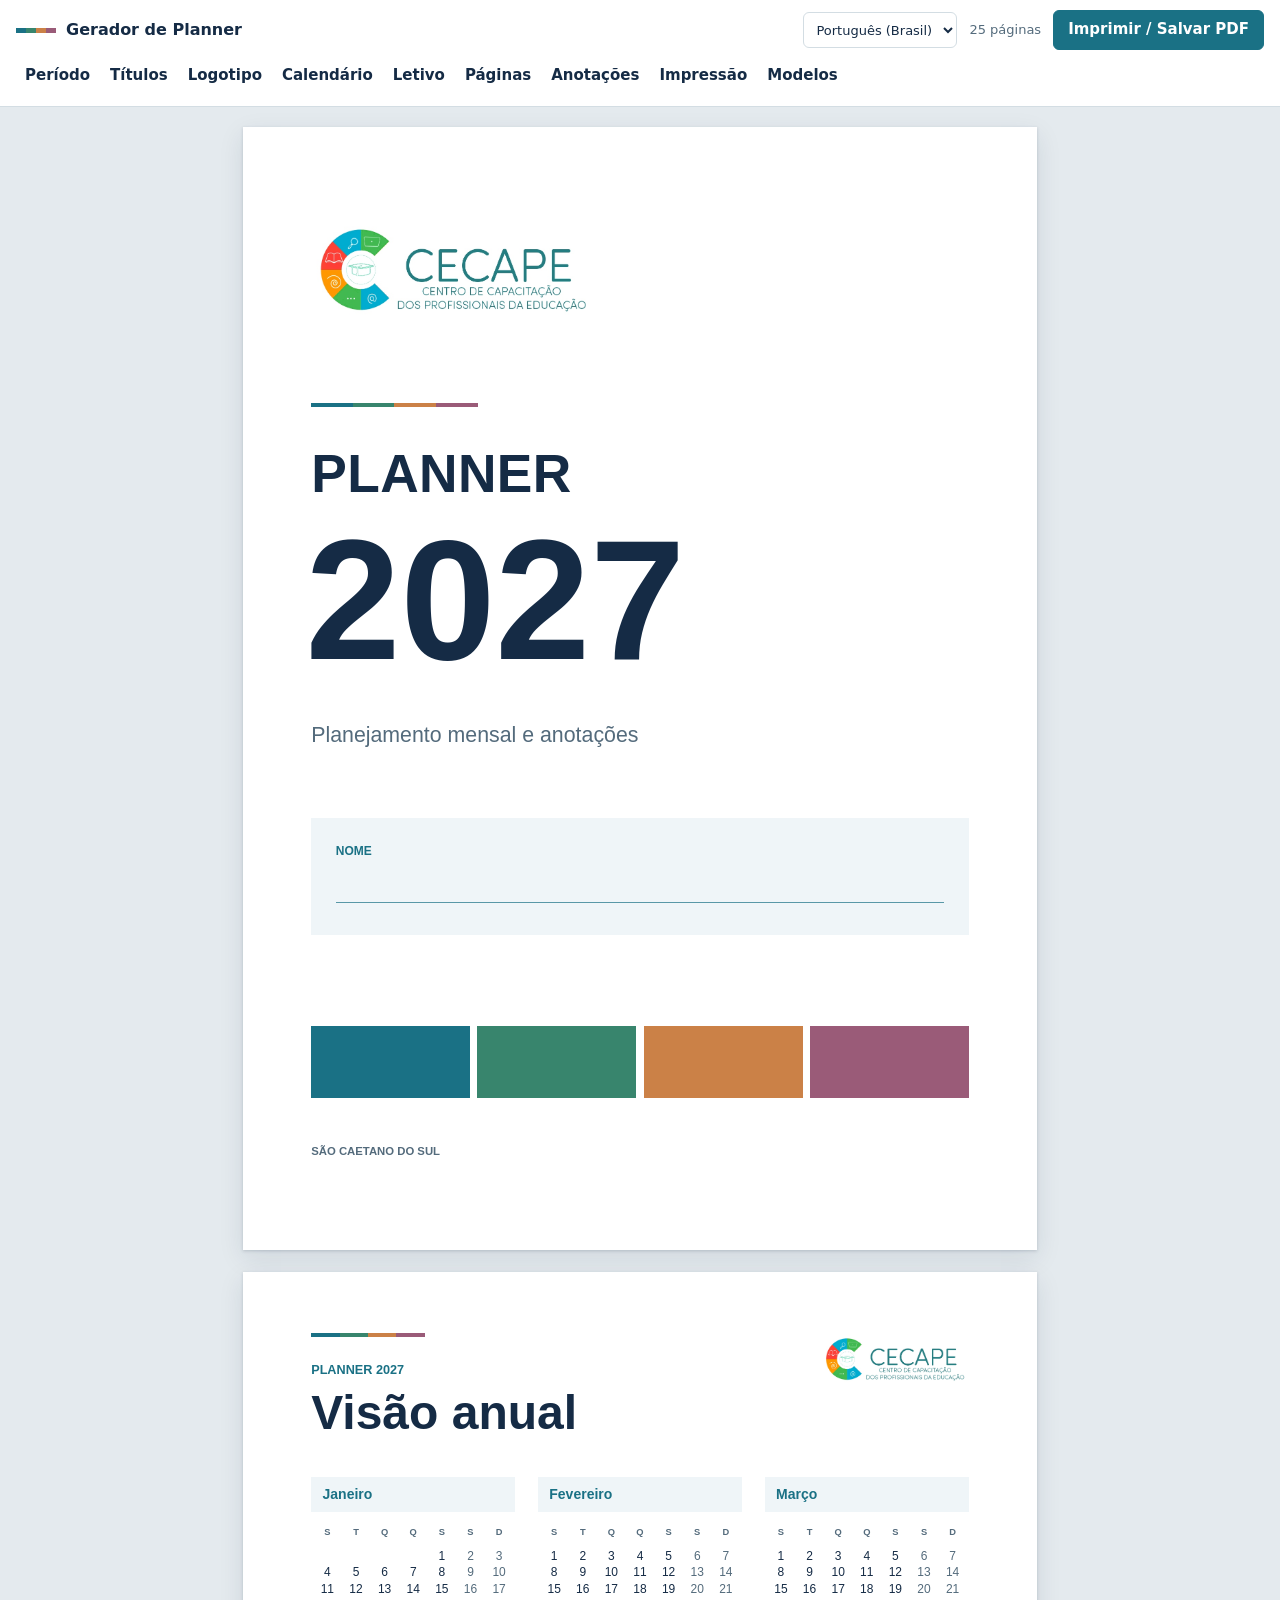
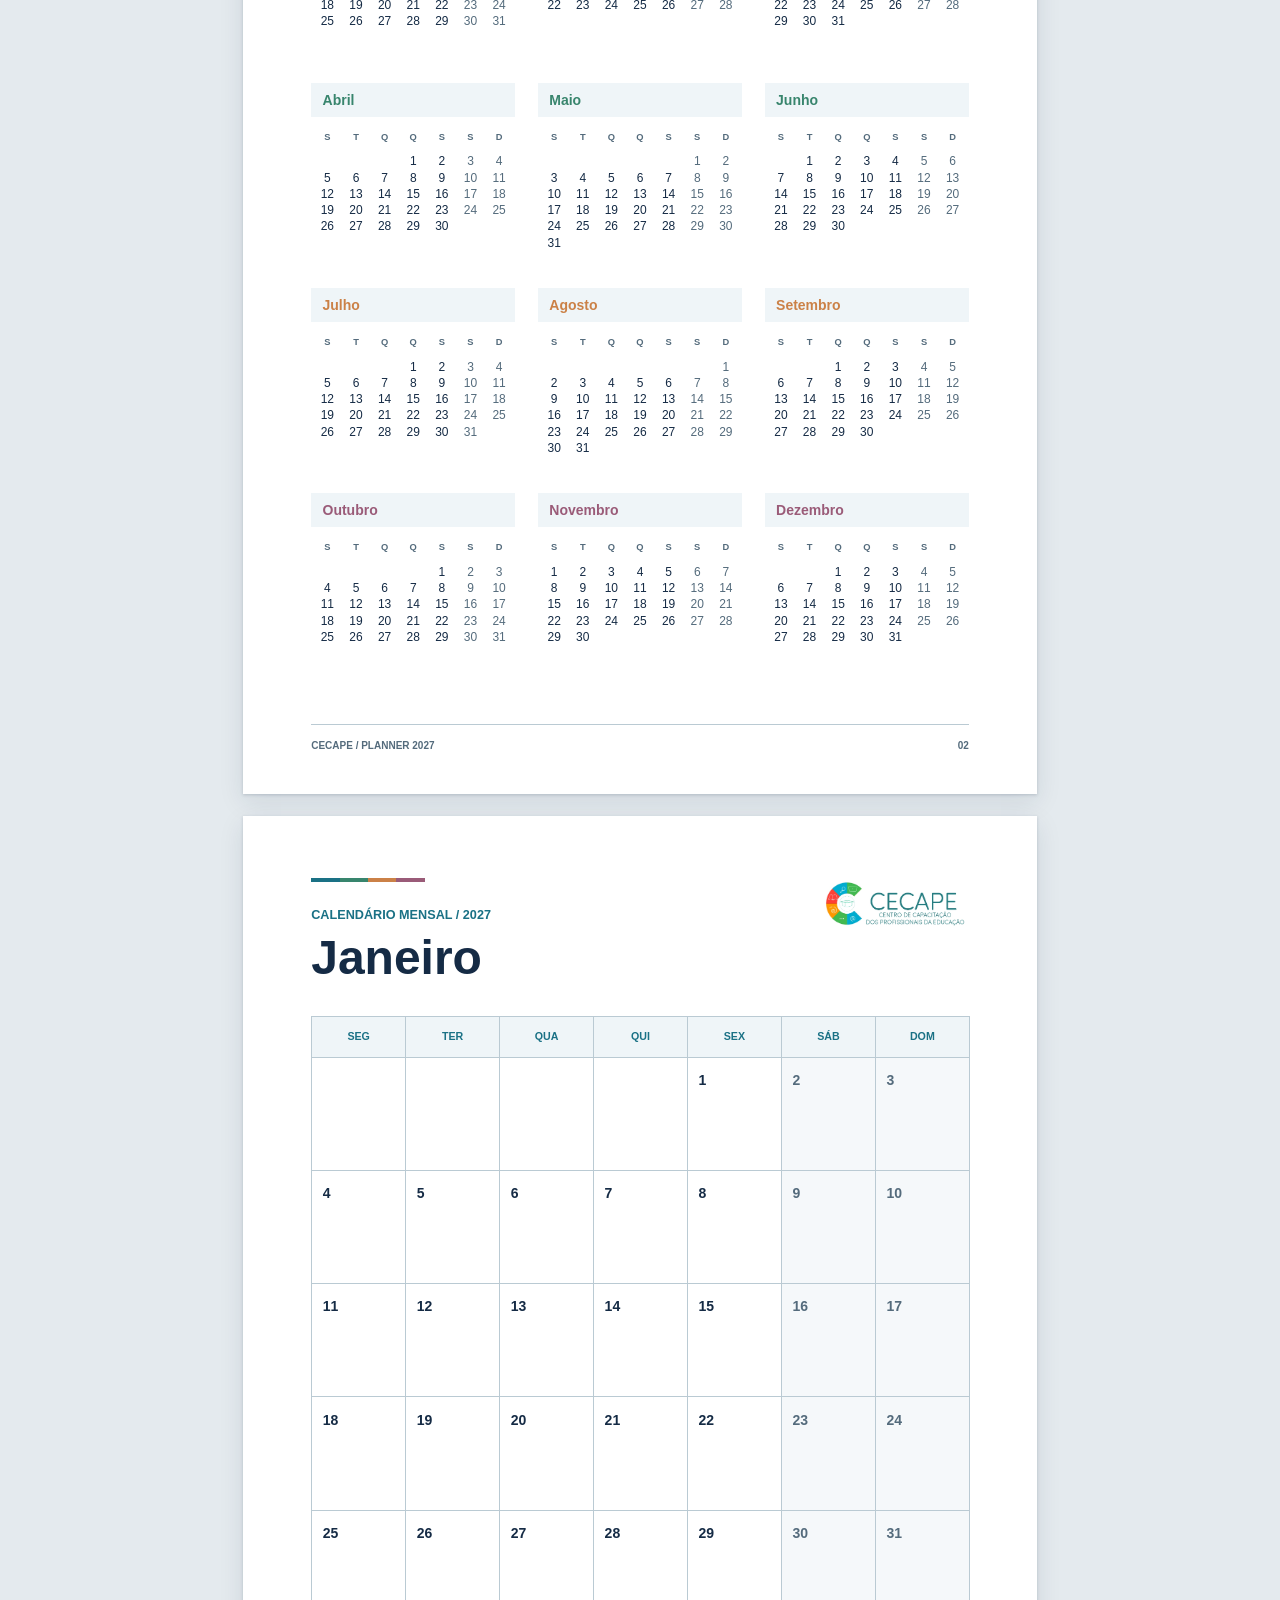
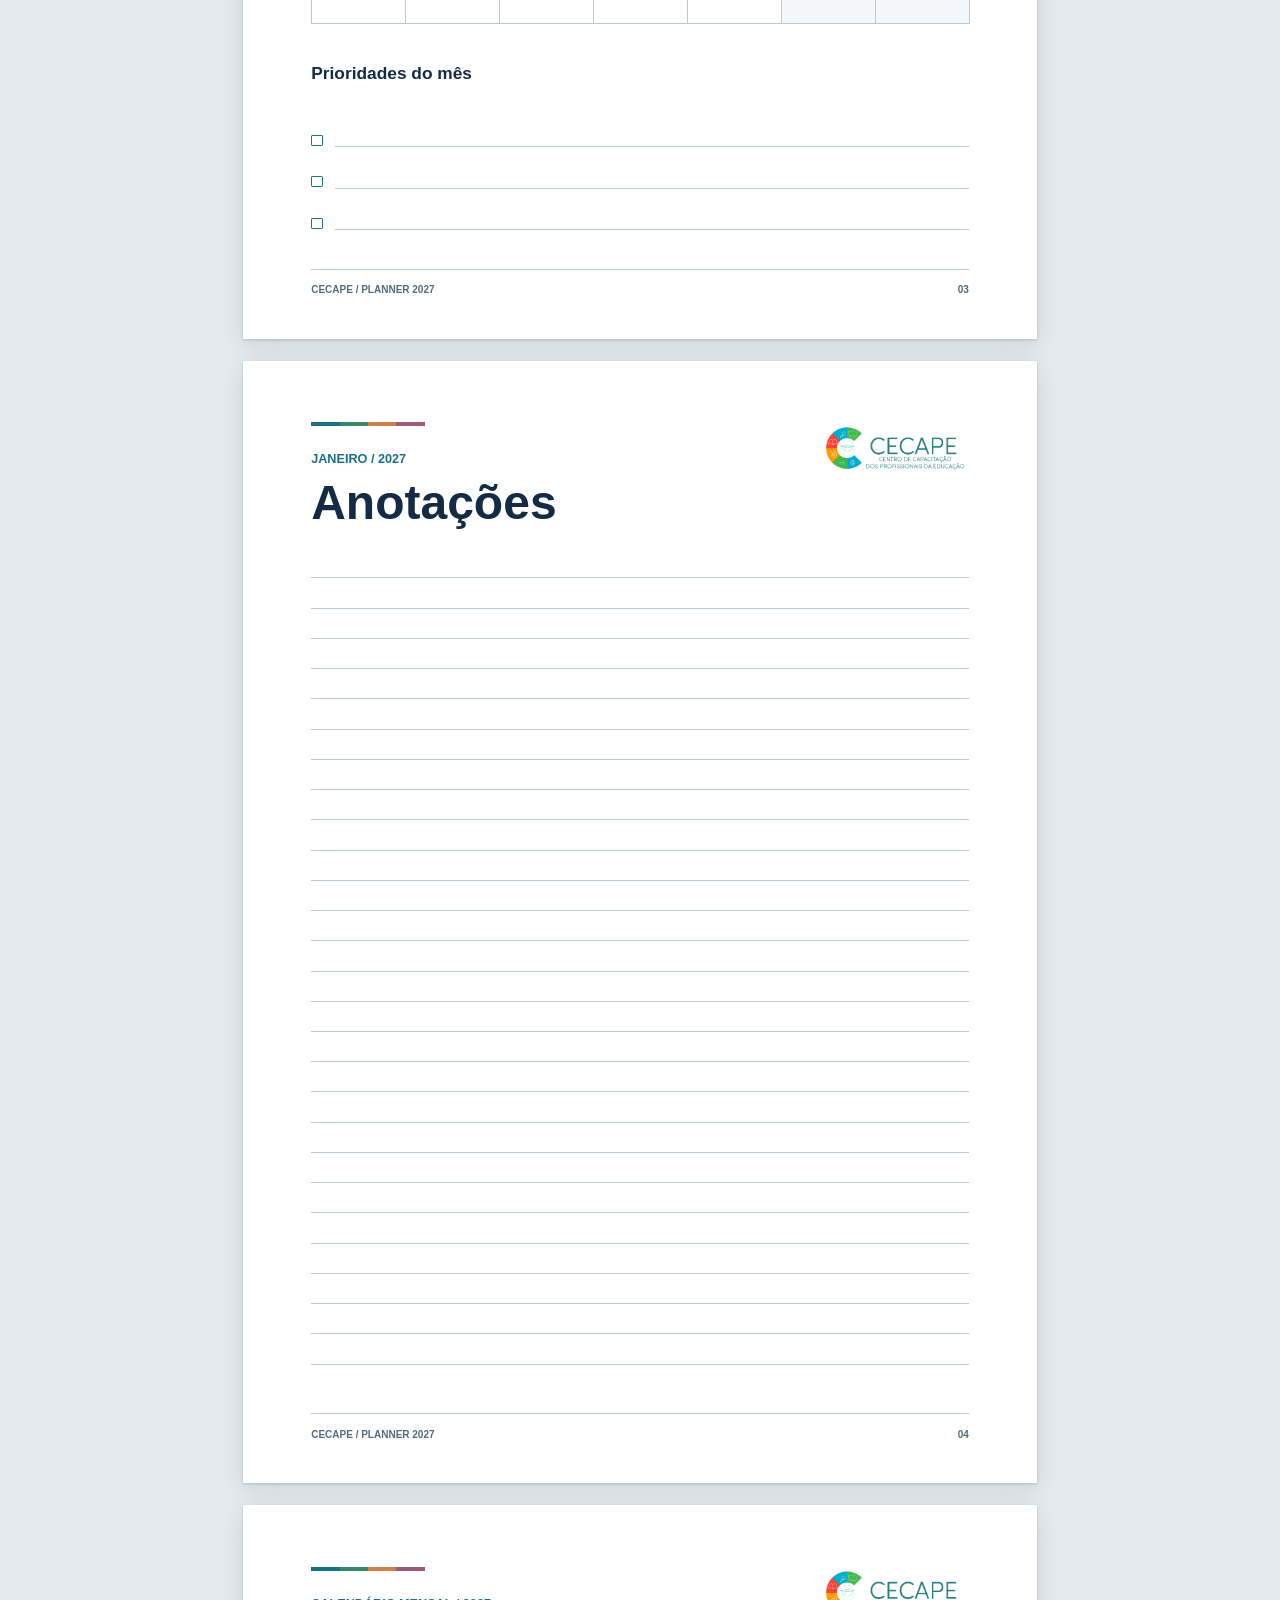
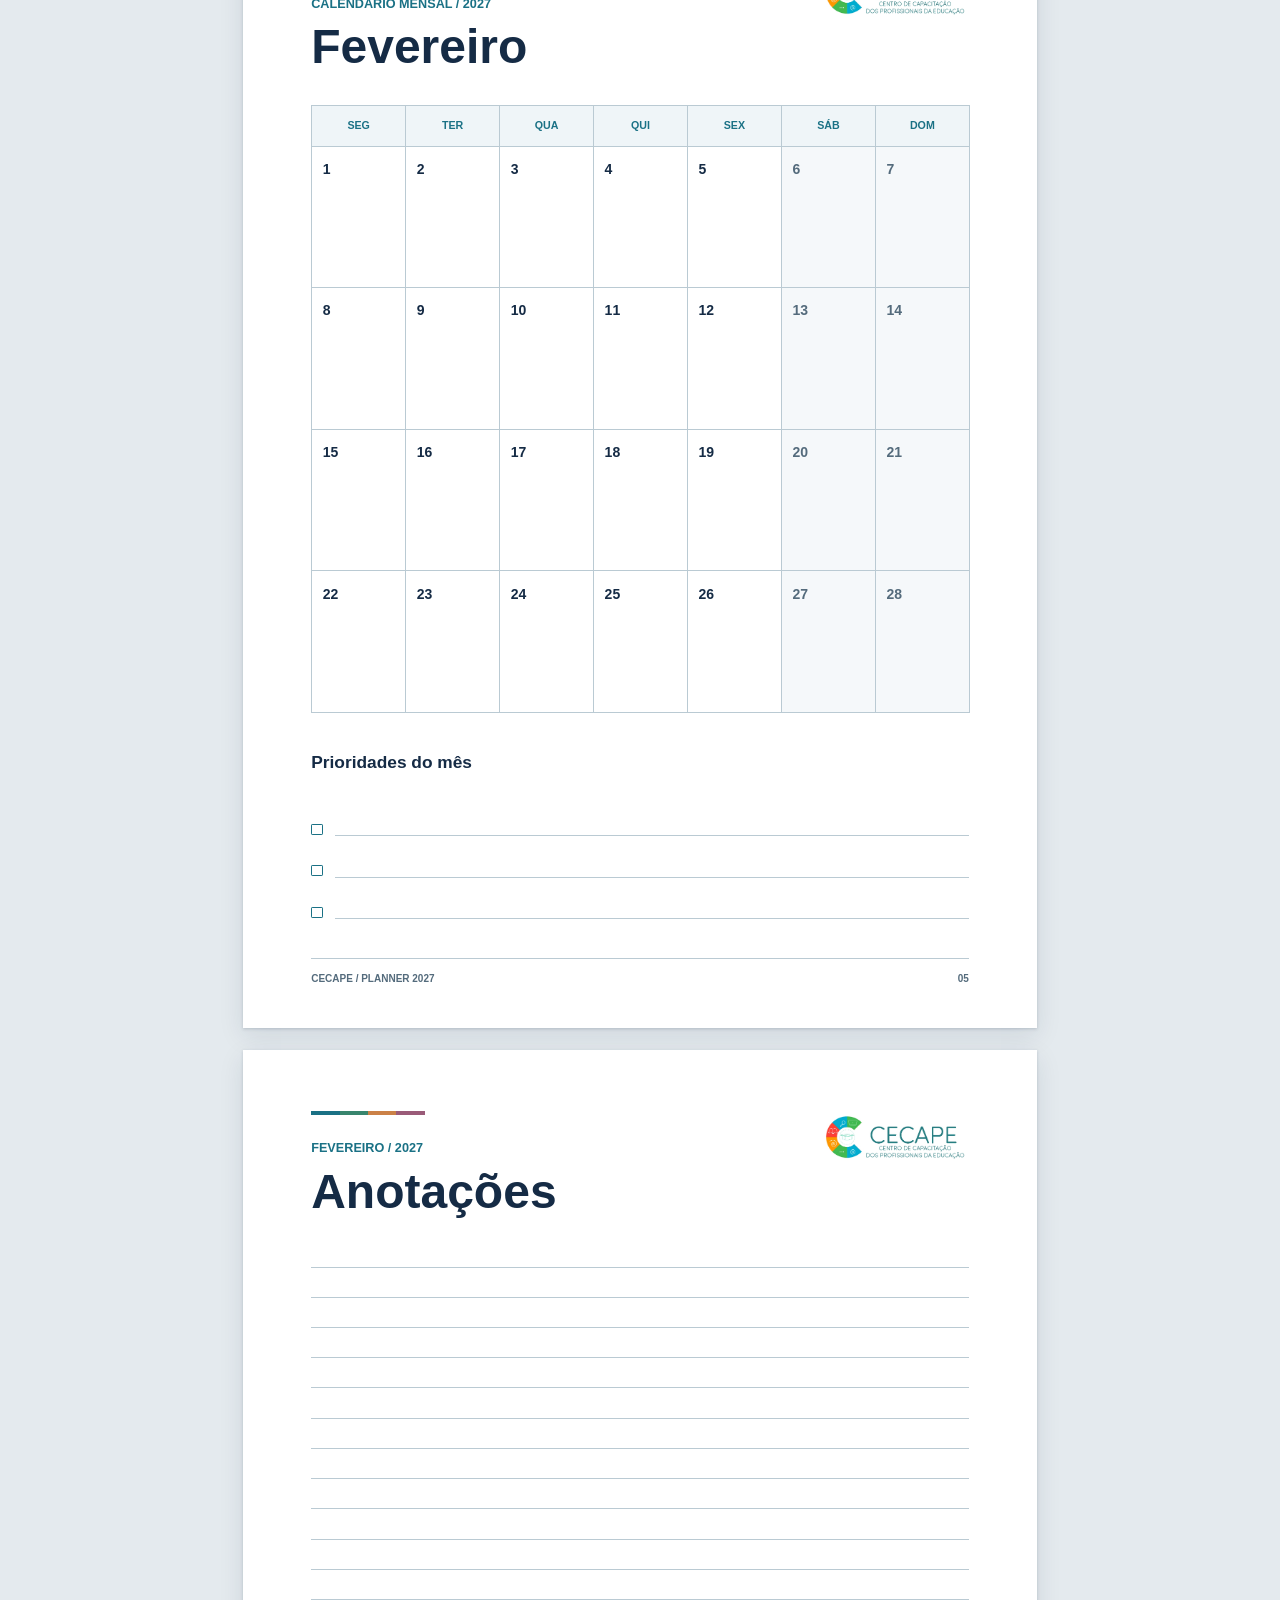
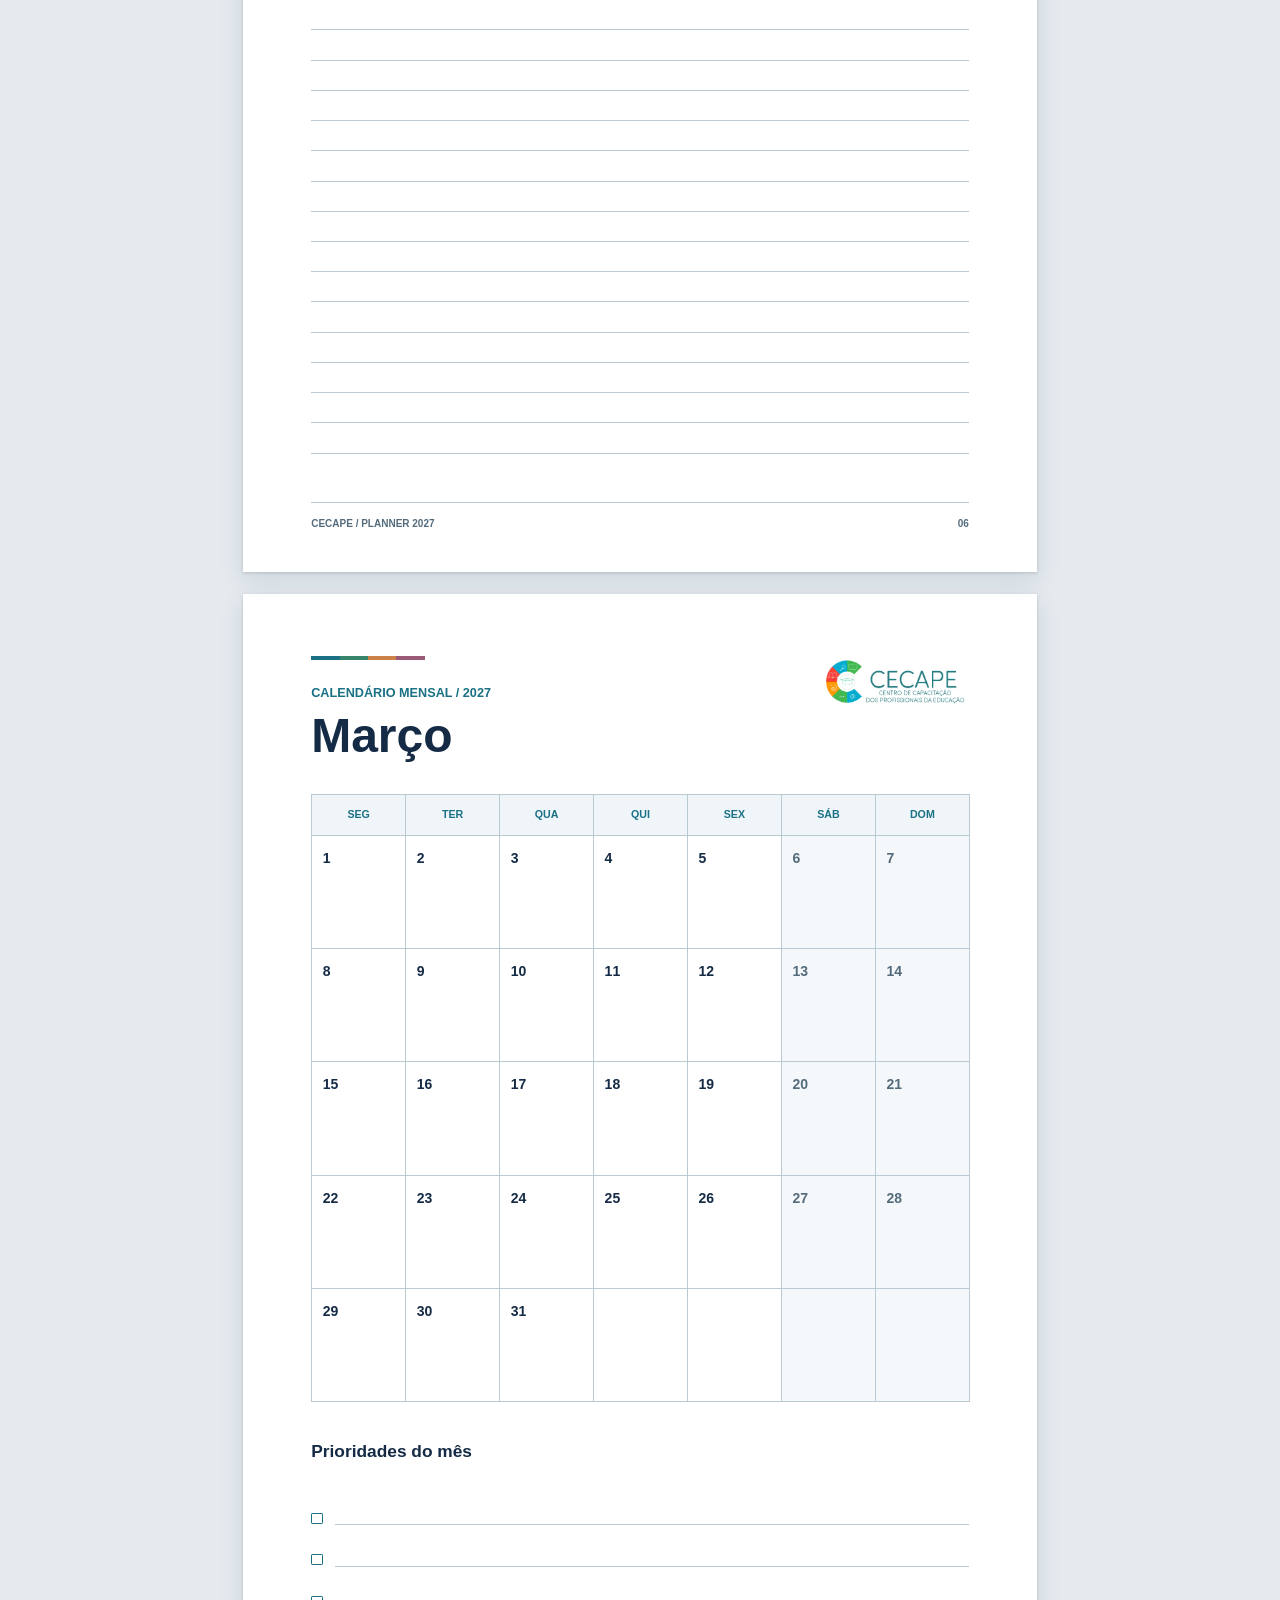
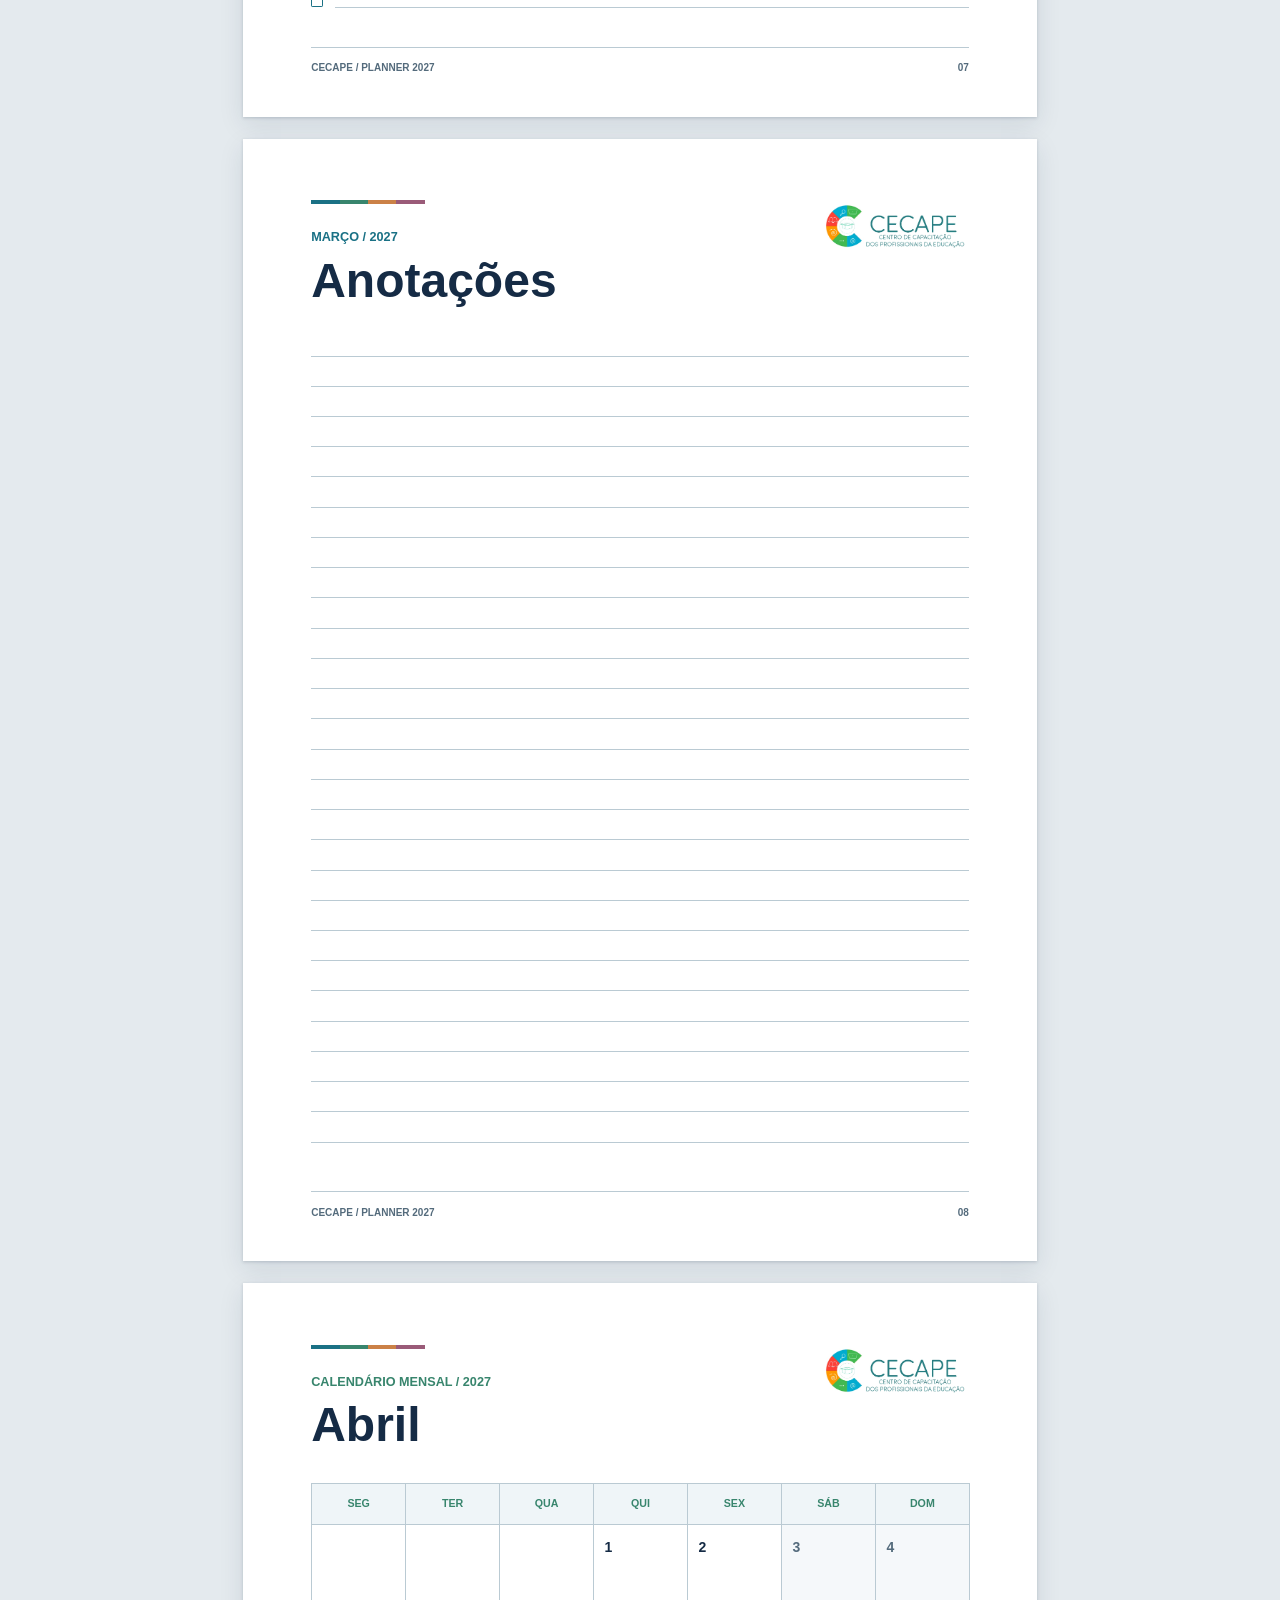
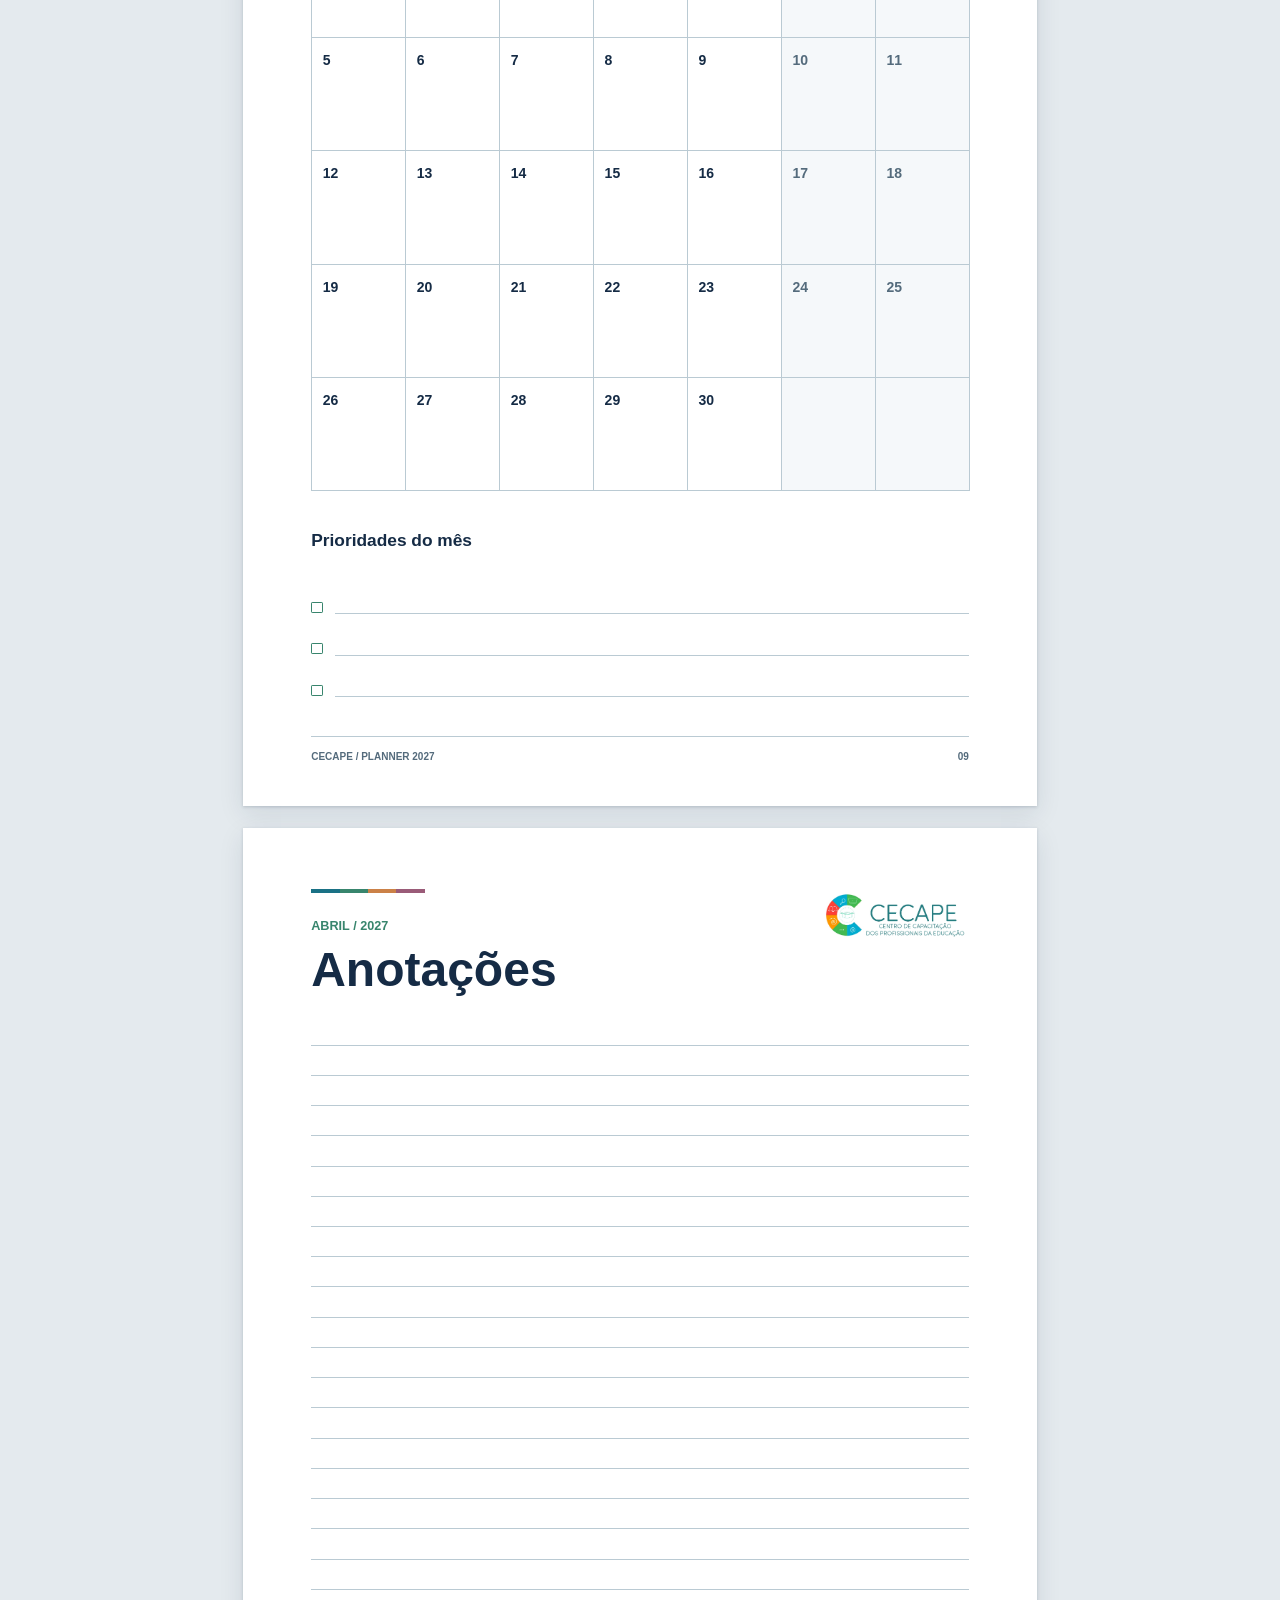
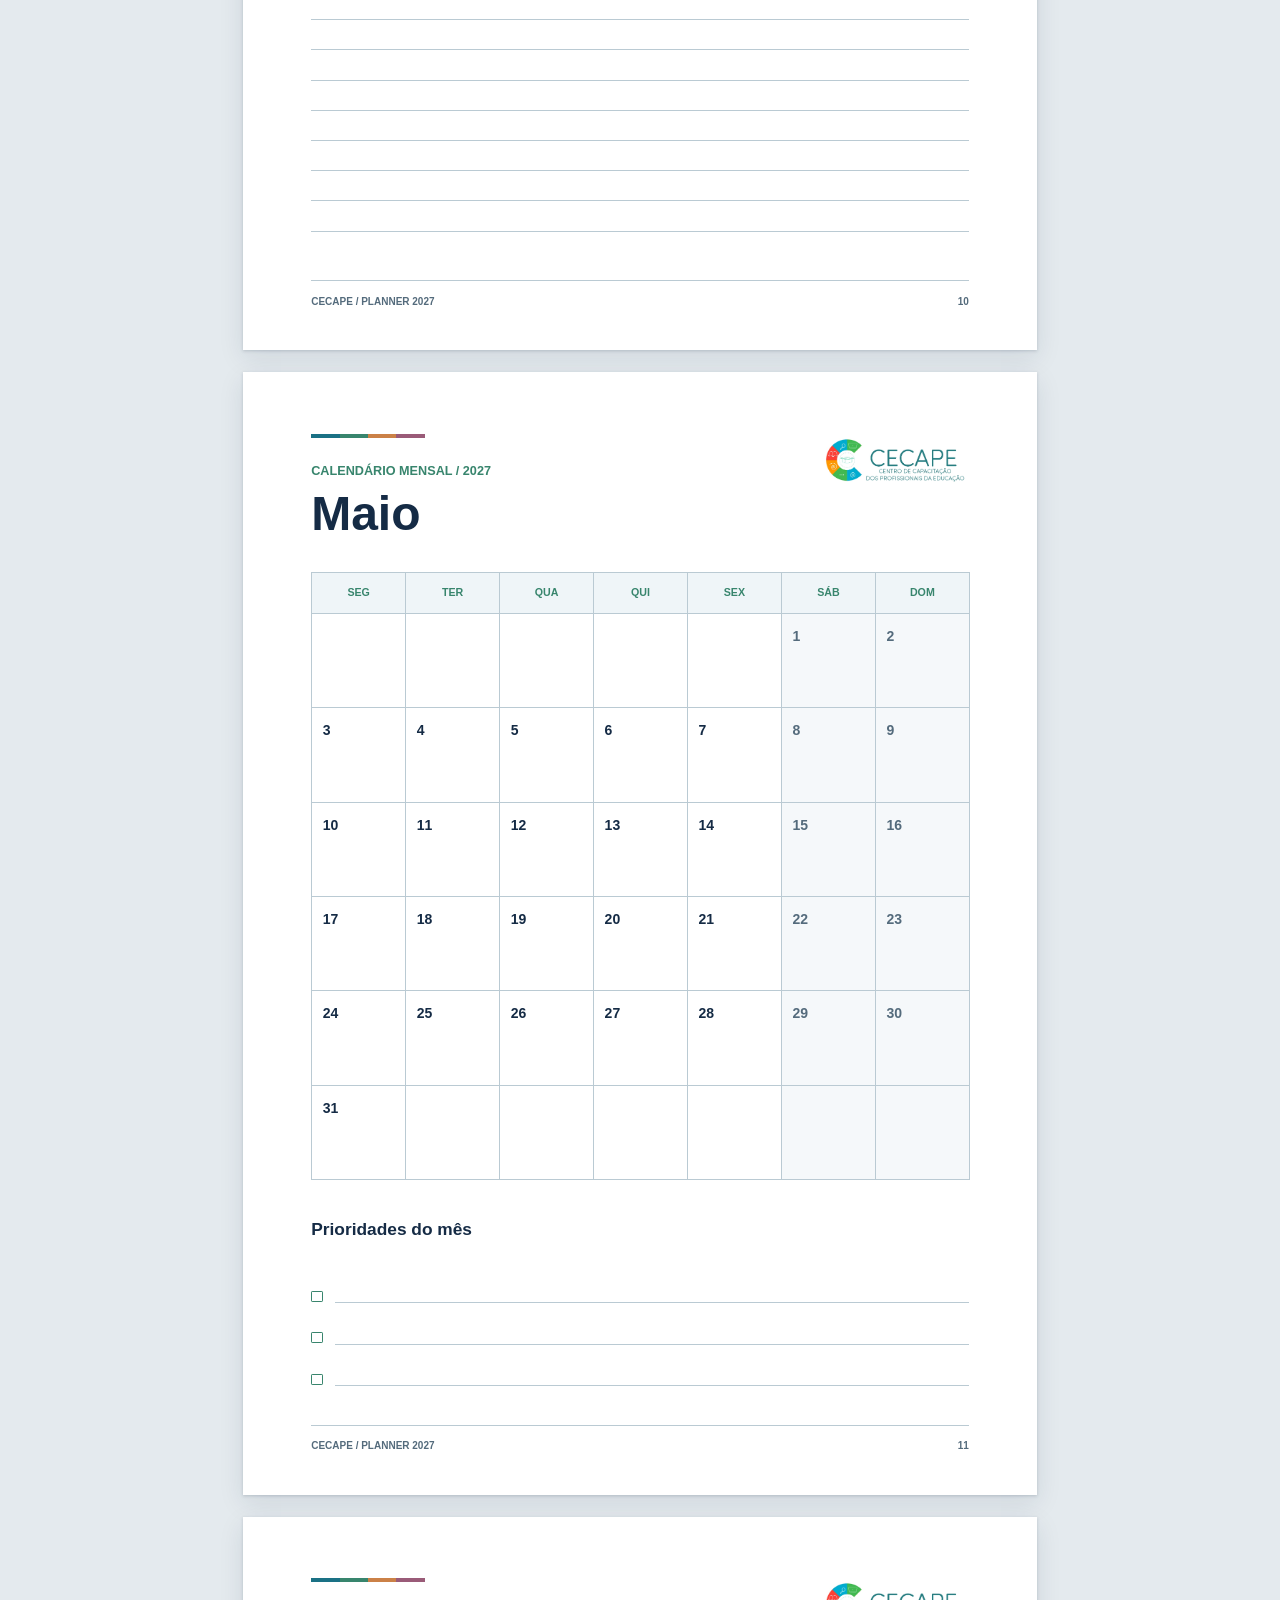
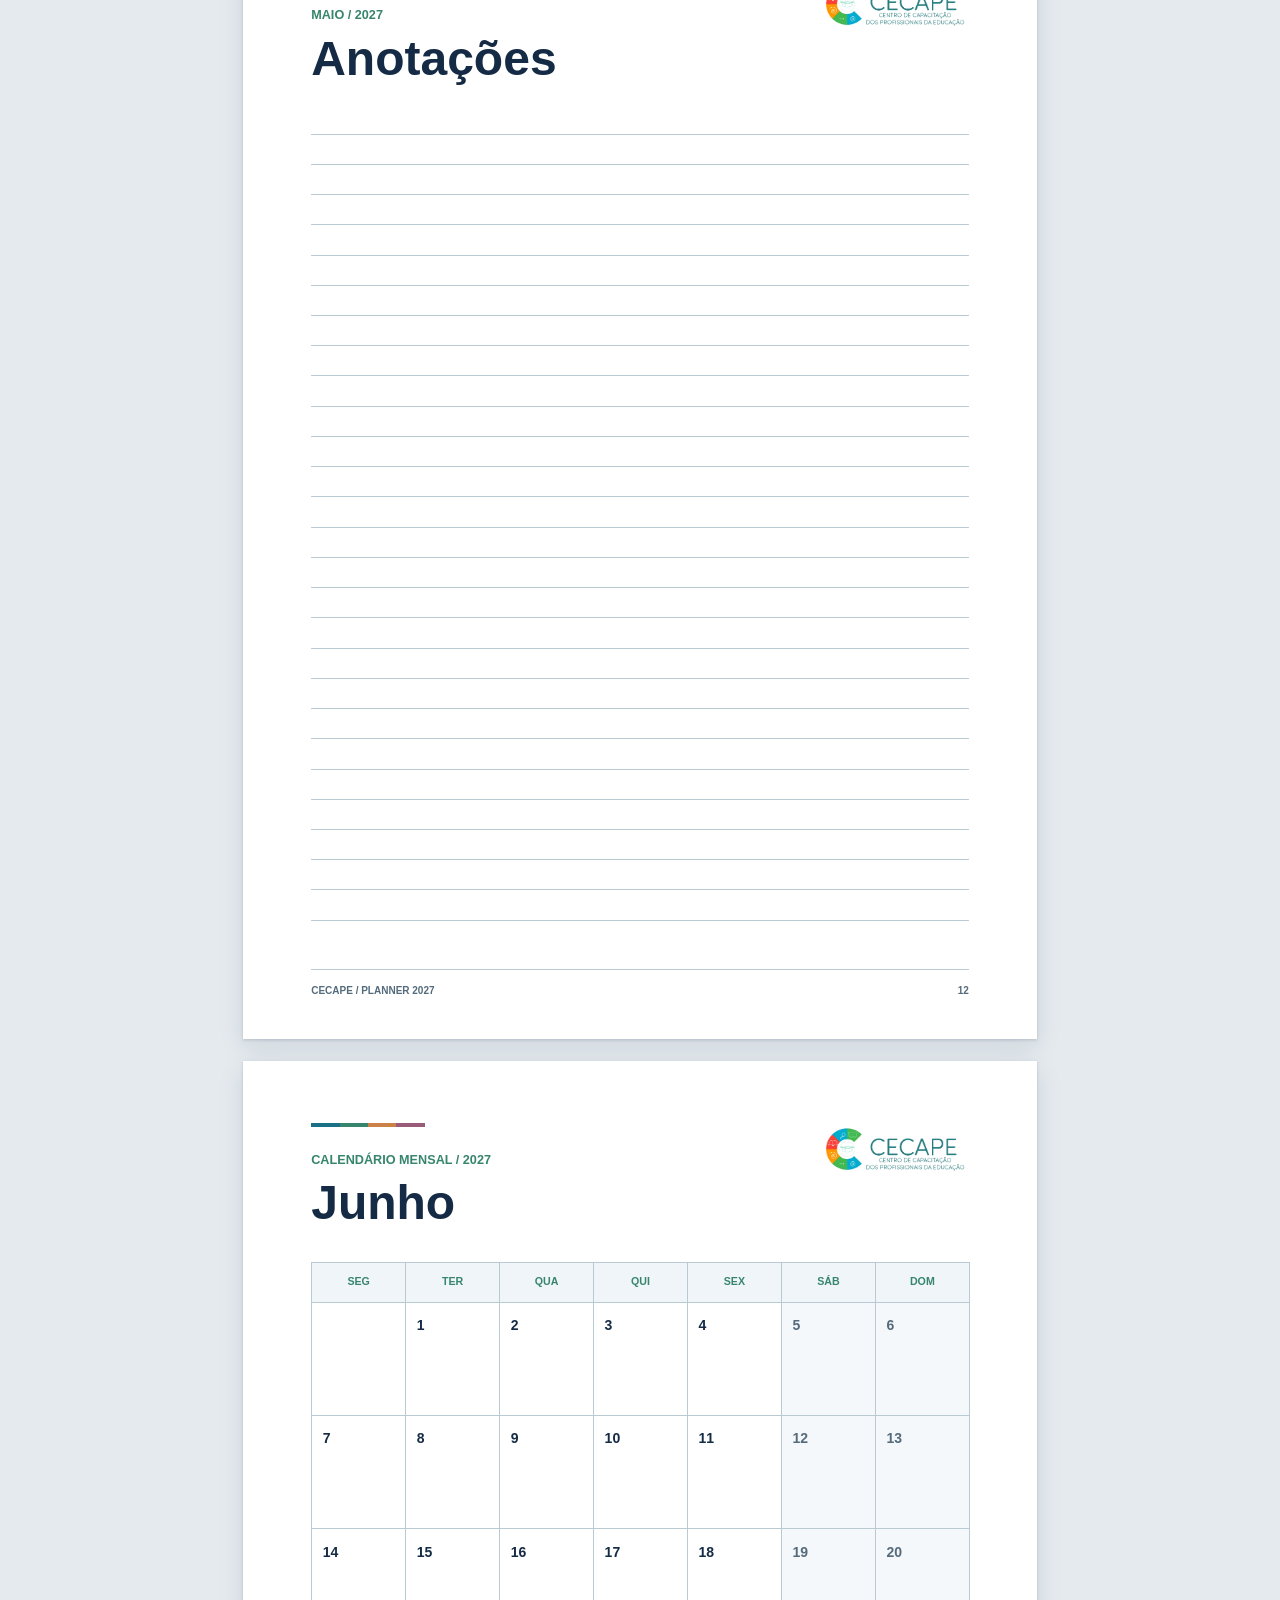
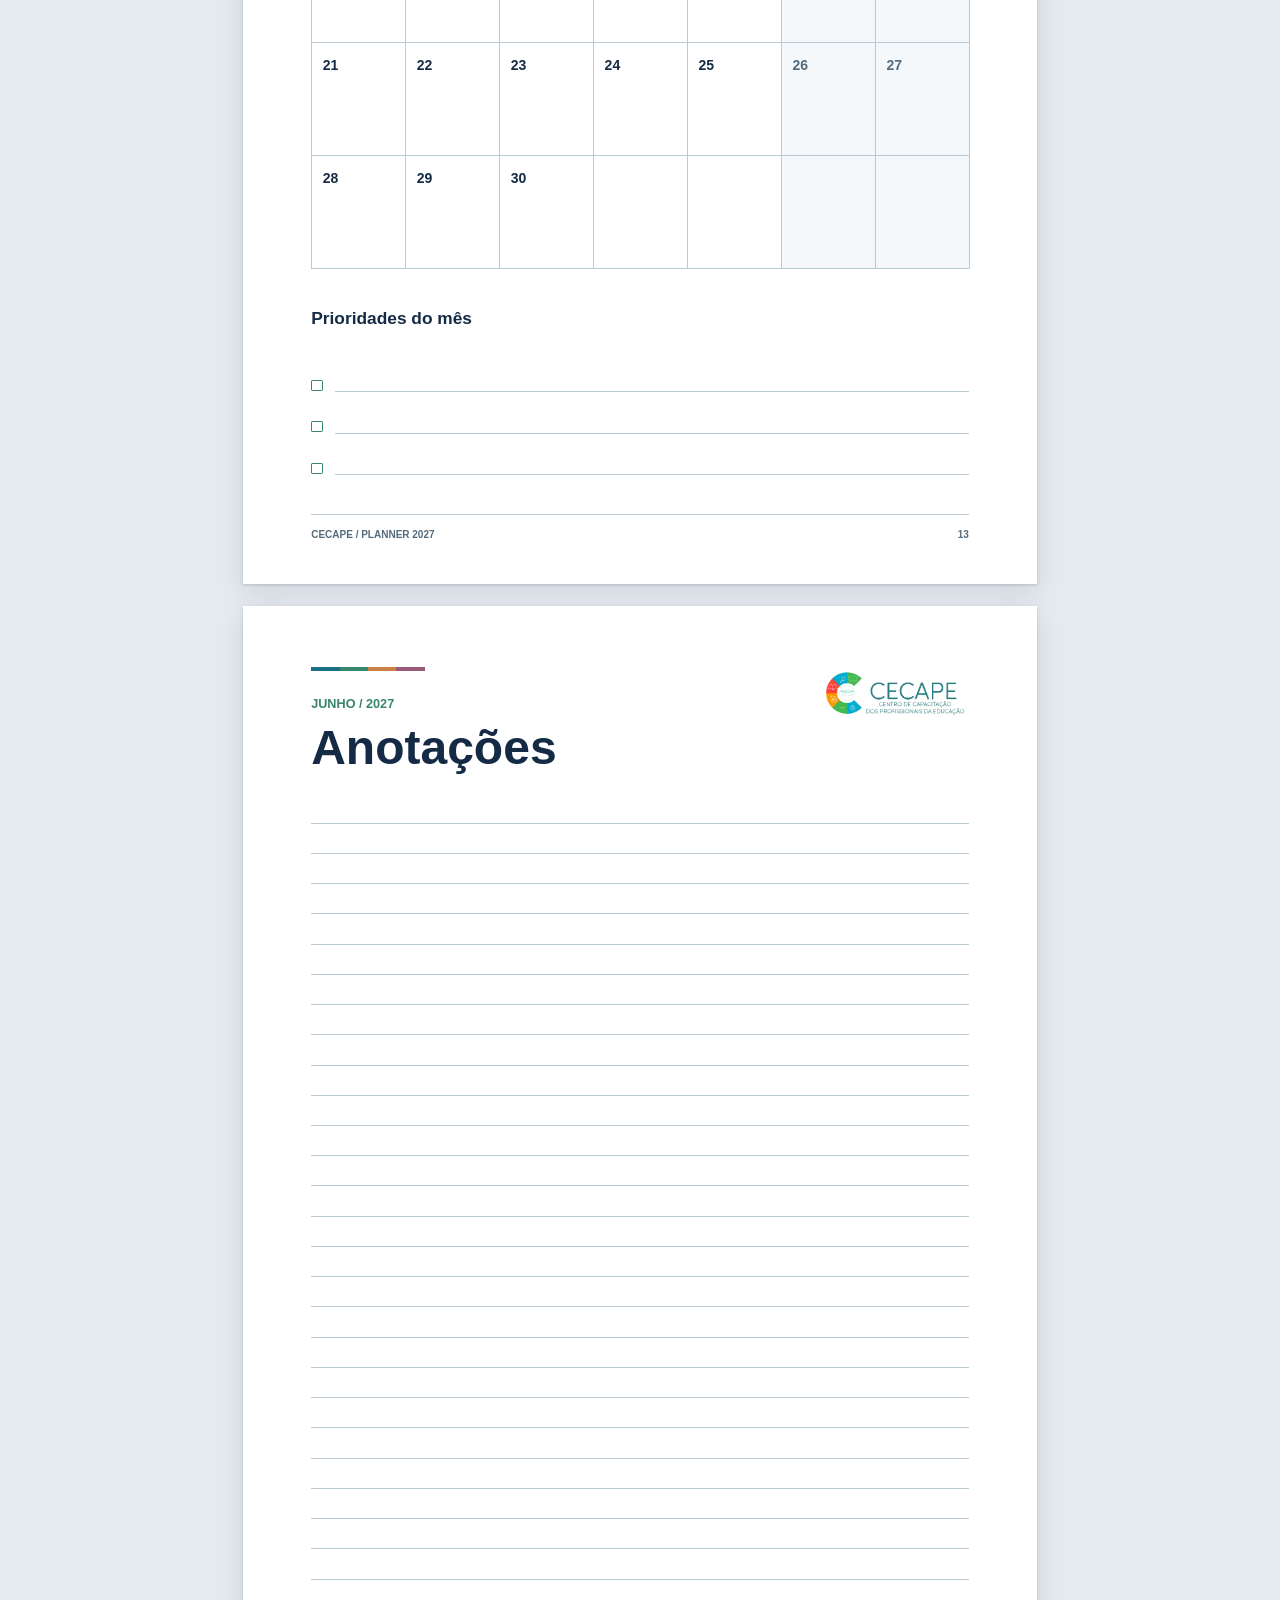
==== commit c3f84100: "Idiomas, menu superior, formatos A5 e metatags de compartilhamento Idioma do planner (português, ing" ====
--- a/index.html
+++ b/index.html
@@ -4,8 +4,32 @@
   <meta charset="utf-8">
   <meta name="viewport" content="width=device-width, initial-scale=1">
   <title>Gerador de Planner — CECAPE</title>
-  <link rel="stylesheet" href="assets/css/planner.css">
-  <link rel="stylesheet" href="assets/css/app.css">
+  <meta name="description" content="Monte, personalize e imprima o seu planner em PDF: calendário mensal e semanal, calendário letivo, feriados, anotações e muito mais.">
+  <meta name="theme-color" content="#1a7185">
+  <link rel="icon" type="image/png" href="assets/img/favicon.png">
+  <link rel="apple-touch-icon" href="assets/img/icone-180.png">
+
+  <!-- Compartilhamento (WhatsApp, Facebook, LinkedIn, X).
+       IMPORTANTE: essas redes só mostram a imagem quando o endereço é COMPLETO.
+       Depois de publicar, troque "https://SEU-DOMINIO/planner" nas três linhas marcadas
+       pelo endereço real do gerador (sem a barra no final). -->
+  <meta property="og:type" content="website">
+  <meta property="og:site_name" content="CECAPE">
+  <meta property="og:locale" content="pt_BR">
+  <meta property="og:title" content="Gerador de Planner — CECAPE">
+  <meta property="og:description" content="Monte, personalize e imprima o seu planner em PDF.">
+  <meta property="og:url" content="https://SEU-DOMINIO/planner/">                              <!-- trocar -->
+  <meta property="og:image" content="https://SEU-DOMINIO/planner/assets/img/compartilhar.jpg">  <!-- trocar -->
+  <meta property="og:image:type" content="image/jpeg">
+  <meta property="og:image:width" content="1200">
+  <meta property="og:image:height" content="630">
+  <meta property="og:image:alt" content="Gerador de Planner do CECAPE, com a prévia de um calendário mensal">
+  <meta name="twitter:card" content="summary_large_image">
+  <meta name="twitter:title" content="Gerador de Planner — CECAPE">
+  <meta name="twitter:description" content="Monte, personalize e imprima o seu planner em PDF.">
+  <meta name="twitter:image" content="https://SEU-DOMINIO/planner/assets/img/compartilhar.jpg"> <!-- trocar -->
+  <link rel="stylesheet" href="assets/css/planner.css?v=5">
+  <link rel="stylesheet" href="assets/css/app.css?v=5">
 </head>
 <body>
 
@@ -14,19 +38,53 @@
     <span class="brand-bar"><i></i><i></i><i></i><i></i></span>
     <strong>Gerador de Planner</strong>
   </div>
+
+  <!-- Cada botão abre as opções daquele grupo em uma caixa -->
+  <nav id="menu" class="menu" aria-label="Opções do planner">
+    <button type="button" data-open="period">Período</button>
+    <button type="button" data-open="titles">Títulos</button>
+    <button type="button" data-open="logo">Logotipo</button>
+    <button type="button" data-open="calendar">Calendário</button>
+    <button type="button" data-open="school">Letivo</button>
+    <button type="button" data-open="extras">Páginas</button>
+    <button type="button" data-open="notes">Anotações</button>
+    <button type="button" data-open="print">Impressão</button>
+    <button type="button" data-open="models">Modelos</button>
+  </nav>
+
   <div class="topbar-actions">
+    <label class="lang" title="Idioma do planner">
+      <span>Idioma</span>
+      <select name="language" form="options">
+        <option value="pt-BR">Português (Brasil)</option>
+        <option value="en-US">English (US)</option>
+        <option value="es">Español</option>
+        <option value="it">Italiano</option>
+        <option value="fr">Français</option>
+      </select>
+    </label>
     <span id="page-count" class="page-count" aria-live="polite"></span>
     <button type="button" id="btn-print" class="btn btn-primary">Imprimir / Salvar PDF</button>
   </div>
 </header>
 
-<div class="layout">
-
-  <aside class="panel no-print" aria-label="Opções do planner">
+<!-- Aviso mostrado quando os arquivos do gerador não carregaram ou estão em versões diferentes -->
+<div id="outdated" class="outdated no-print" role="alert" hidden>
+  <strong>O gerador não carregou por completo.</strong>
+  Pressione <kbd>Ctrl</kbd> + <kbd>F5</kbd> para recarregar. Se o aviso continuar, envie novamente ao servidor
+  o arquivo <code>index.html</code> e a pasta <code>assets</code> inteira, da mesma versão.
+</div>
+
+<main class="stage">
+  <div id="preview" aria-label="Pré-visualização do planner"></div>
+</main>
+
+<!-- Grupos de opções. Ficam guardados aqui e são levados para dentro da caixa quando o menu é clicado. -->
+<div id="settings" class="no-print" hidden>
+
     <form id="options" autocomplete="off" novalidate>
 
-      <details class="group" open>
-        <summary>Período</summary>
+      <section class="group" data-group="period" data-title="Período">
         <div class="row-2">
           <label class="field">
             <span>Mês inicial</span>
@@ -61,10 +119,9 @@
             <option value="sun">No domingo</option>
           </select>
         </label>
-      </details>
-
-      <details class="group" open>
-        <summary>Títulos</summary>
+      </section>
+
+      <section class="group" data-group="titles" data-title="Títulos">
         <label class="field">
           <span>Título da capa</span>
           <input type="text" name="title" maxlength="40">
@@ -97,10 +154,9 @@
           <span>Rótulo do campo</span>
           <input type="text" name="nameLabel" maxlength="30">
         </label>
-      </details>
-
-      <details class="group">
-        <summary>Logotipo</summary>
+      </section>
+
+      <section class="group" data-group="logo" data-title="Logotipo">
         <div class="field">
           <span>Arquivo (PNG, JPG, WebP ou SVG — até 2 MB)</span>
           <div class="logo-row">
@@ -158,10 +214,9 @@
             <option value="l">Grande</option>
           </select>
         </label>
-      </details>
-
-      <details class="group">
-        <summary>Calendário</summary>
+      </section>
+
+      <section class="group" data-group="calendar" data-title="Calendário">
         <label class="check">
           <input type="checkbox" name="showYearView">
           <span>Incluir página "Visão anual"</span>
@@ -182,6 +237,21 @@
           <input type="checkbox" name="showOptionalHolidays">
           <span>Pontos facultativos (Carnaval, Cinzas, Corpus Christi)</span>
         </label>
+        <label class="check sub" data-depends="showHolidays">
+          <input type="checkbox" name="showStateHoliday">
+          <span>Feriado estadual de SP (9 de julho)</span>
+        </label>
+        <label class="check sub" data-depends="showHolidays">
+          <input type="checkbox" name="showMunicipalHolidays">
+          <span>Feriados municipais</span>
+        </label>
+        <div class="sub" data-depends="showHolidays">
+          <label class="field" data-depends="showMunicipalHolidays">
+            <span>Lista de feriados municipais (uma data por linha)</span>
+            <textarea name="municipalHolidays" rows="2" maxlength="2000" spellcheck="false"></textarea>
+          </label>
+          <p class="msg" role="alert" data-errors="municipalHolidays" hidden></p>
+        </div>
         <label class="check">
           <input type="checkbox" name="showMoon">
           <span>Fases da lua (horário de Brasília)</span>
@@ -191,7 +261,7 @@
           <textarea name="customDates" rows="4" maxlength="6000" spellcheck="false"
             placeholder="15/10 Dia do Professor&#10;01/02/2027 Início das aulas"></textarea>
         </label>
-        <p id="dates-msg" class="msg" role="alert" hidden></p>
+        <p class="msg" role="alert" data-errors="customDates" hidden></p>
         <p class="hint">Use <strong>DD/MM Texto</strong> (repete todo ano) ou <strong>DD/MM/AAAA Texto</strong>.</p>
         <label class="check">
           <input type="checkbox" name="showPriorities">
@@ -201,10 +271,60 @@
           <span>Título do bloco</span>
           <input type="text" name="prioritiesTitle" maxlength="40">
         </label>
-      </details>
-
-      <details class="group">
-        <summary>Páginas extras</summary>
+      </section>
+
+      <section class="group" data-group="school" data-title="Calendário letivo">
+        <label class="field">
+          <span>Períodos letivos (um por linha)</span>
+          <textarea name="schoolPeriods" rows="4" maxlength="2000" spellcheck="false"
+            placeholder="01/02/2027 a 30/04/2027 1º bimestre&#10;03/05/2027 a 08/07/2027 2º bimestre"></textarea>
+        </label>
+        <p class="msg" role="alert" data-errors="schoolPeriods" hidden></p>
+        <label class="field">
+          <span>Recessos e férias (um por linha)</span>
+          <textarea name="schoolBreaks" rows="2" maxlength="2000" spellcheck="false"
+            placeholder="12/07/2027 a 23/07/2027 Recesso escolar"></textarea>
+        </label>
+        <p class="msg" role="alert" data-errors="schoolBreaks" hidden></p>
+        <p class="hint">Com os períodos informados, o planner marca início e fim de cada um, hachura os recessos
+          e conta os <strong>dias letivos</strong> (segunda a sexta, sem feriados nem recessos).</p>
+        <label class="field">
+          <span>Eventos recorrentes (um por linha)</span>
+          <textarea name="recurringEvents" rows="3" maxlength="2000" spellcheck="false"
+            placeholder="seg HTPC&#10;1ª qua Conselho de classe&#10;última sex Reunião de pais"></textarea>
+        </label>
+        <p class="msg" role="alert" data-errors="recurringEvents" hidden></p>
+        <p class="hint">Dia da semana e texto. Use <strong>1ª</strong> a <strong>4ª</strong> ou <strong>última</strong>
+          para uma vez por mês. Não caem em feriado nem em recesso.</p>
+        <label class="check">
+          <input type="checkbox" name="showSchoolSummary">
+          <span>Página de resumo (períodos, dias letivos, feriados)</span>
+        </label>
+        <label class="check">
+          <input type="checkbox" name="showMeetings">
+          <span>Pauta e ata para cada reunião</span>
+        </label>
+        <label class="field" data-depends="showMeetings">
+          <span>Gerar para as datas cujo texto contém</span>
+          <input type="text" name="meetingKeyword" maxlength="30">
+        </label>
+        <label class="check">
+          <input type="checkbox" name="showAttendance">
+          <span>Lista de chamada por turma, com as datas das aulas</span>
+        </label>
+        <div data-depends="showAttendance">
+          <label class="field">
+            <span>Turmas e alunos</span>
+            <textarea name="classes" rows="6" maxlength="30000" spellcheck="false"
+              placeholder="Turma: 5º A | seg, qua, sex&#10;Nome do aluno 1&#10;Nome do aluno 2&#10;Turma: 5º B | ter, qui"></textarea>
+          </label>
+          <p class="msg" role="alert" data-errors="classes" hidden></p>
+          <p class="hint">Uma linha <strong>Turma: nome | dias</strong> e, abaixo, um aluno por linha (sem nomes, a lista sai
+            em branco). Os nomes ficam somente neste navegador e no PDF gerado; nada é enviado para a internet.</p>
+        </div>
+      </section>
+
+      <section class="group" data-group="extras" data-title="Páginas extras">
         <label class="check">
           <input type="checkbox" name="showGoals">
           <span>Metas (após a visão anual)</span>
@@ -222,16 +342,16 @@
           <select name="weeklyLayout">
             <option value="rows">Dias em linhas</option>
             <option value="columns">Dias em colunas, com horários (7h às 22h)</option>
+            <option value="lesson">Plano de aula (seg a sex, com habilidade BNCC)</option>
           </select>
         </label>
         <label class="check">
           <input type="checkbox" name="showReview">
           <span>Revisão do mês</span>
         </label>
-      </details>
-
-      <details class="group">
-        <summary>Folhas de anotações</summary>
+      </section>
+
+      <section class="group" data-group="notes" data-title="Folhas de anotações">
         <label class="check">
           <input type="checkbox" name="ruledEnabled">
           <span>Inserir folhas de anotações entre os meses</span>
@@ -242,6 +362,7 @@
             <option value="lines">Pautada (linhas)</option>
             <option value="dots">Pontilhada</option>
             <option value="grid">Quadriculada</option>
+            <option value="cornell">Método Cornell (tópicos, anotações, resumo)</option>
             <option value="blank">Em branco</option>
           </select>
         </label>
@@ -257,30 +378,122 @@
           <span>Espaçamento da pauta ou da malha (mm)</span>
           <input type="number" name="ruledGap" min="5" max="12" step="1" inputmode="numeric">
         </label>
-      </details>
-
-      <div class="panel-foot">
-        <button type="button" id="btn-reset" class="btn btn-ghost">Restaurar modelo original</button>
-        <p id="save-msg" class="msg" role="status" hidden></p>
-        <p class="hint">
-          Ao imprimir, escolha <strong>Salvar como PDF</strong>, papel <strong>A4</strong>,
-          margens <strong>Nenhuma</strong> e ative <strong>Gráficos de plano de fundo</strong>.
-        </p>
+      </section>
+
+      <section class="group" data-group="print" data-title="Impressão e acessibilidade">
+        <label class="field">
+          <span>Formato do papel</span>
+          <select name="paper">
+            <option value="a4">A4 — uma página por folha</option>
+            <option value="a5">A5 — uma página por folha A5</option>
+            <option value="a5x2">A5 — duas páginas por folha A4, em sequência (cortar ao meio)</option>
+            <option value="booklet">A5 — livreto em folha A4 (dobrar e grampear)</option>
+          </select>
+        </label>
+        <p class="hint" data-paper-hint="a5">Coloque papel A5 na impressora. O conteúdo é o mesmo do A4, reduzido.</p>
+        <p class="hint" data-paper-hint="a5x2">Cada folha A4 deitada leva duas páginas seguidas (1 e 2, 3 e 4…).
+          Depois de imprimir, corte as folhas ao meio.</p>
+        <p class="hint" data-paper-hint="booklet">Na impressão, as páginas são reorganizadas para a dobra.
+          Imprima em frente e verso virando na <strong>borda curta</strong>, dobre o maço ao meio e grampeie.
+          A pré-visualização continua na ordem de leitura.</p>
+        <p class="hint" data-paper-hint="a5x2 booklet">Se faltarem páginas para completar a última folha,
+          o planner ganha folhas de anotações no final.</p>
+        <label class="field">
+          <span>Margem extra de encadernação (0 a 15 mm)</span>
+          <input type="number" name="bindingMargin" min="0" max="15" step="1" inputmode="numeric">
+        </label>
+        <label class="check">
+          <input type="checkbox" name="duplex">
+          <span>Frente e verso (a margem de encadernação alterna de lado)</span>
+        </label>
+        <label class="check">
+          <input type="checkbox" name="inkSaver">
+          <span>Economia de tinta (sem fundos preenchidos)</span>
+        </label>
+        <label class="check">
+          <input type="checkbox" name="largeText">
+          <span>Fonte ampliada</span>
+        </label>
+        <label class="check">
+          <input type="checkbox" name="highContrast">
+          <span>Alto contraste</span>
+        </label>
+        <label class="check">
+          <input type="checkbox" name="showLinks">
+          <span>Abas e links de navegação (PDF para tablet)</span>
+        </label>
+      </section>
+
+    </form>
+
+    <section class="group" data-group="models" data-title="Modelos">
+      <h3 class="group-sub">Neste computador</h3>
+      <div class="model-buttons">
+        <button type="button" id="btn-export" class="btn btn-small">Exportar modelo</button>
+        <label class="btn btn-small">
+          Importar modelo
+          <input type="file" id="model-file" accept="application/json,.json" hidden>
+        </label>
+        <button type="button" id="btn-reset" class="btn btn-small btn-ghost">Restaurar modelo original</button>
       </div>
-    </form>
-  </aside>
-
-  <main class="stage">
-    <div id="preview" aria-label="Pré-visualização do planner"></div>
-  </main>
+      <p class="hint">O modelo é um arquivo com todas as opções do planner, para reaproveitar no ano seguinte
+        ou enviar a um colega. Ele inclui o logotipo e, se houver, os nomes dos alunos.</p>
+      <p id="save-msg" class="msg" role="status" hidden></p>
+
+    <!-- Modelos guardados no servidor: só aparece quando o gerador está instalado com PHP e MySQL -->
+    <section id="server" class="server" hidden>
+      <h3 class="group-sub">No servidor</h3>
+      <div id="server-out">
+        <p id="server-status" class="hint">Entre para guardar seus modelos e usar os compartilhados pelos colegas.</p>
+        <button type="button" id="server-login" class="btn btn-small btn-primary">Entrar</button>
+      </div>
+      <div id="server-in" hidden>
+        <p class="hint">Conectado(a) como <strong id="server-user"></strong></p>
+        <label class="field">
+          <span>Modelo</span>
+          <select id="server-list"></select>
+        </label>
+        <div class="model-buttons">
+          <button type="button" id="server-load" class="btn btn-small btn-primary">Carregar</button>
+          <button type="button" id="server-save-new" class="btn btn-small">Salvar como novo</button>
+          <button type="button" id="server-update" class="btn btn-small">Atualizar</button>
+          <button type="button" id="server-delete" class="btn btn-small btn-ghost">Excluir</button>
+        </div>
+        <div class="model-buttons server-account">
+          <a id="server-admin" class="btn btn-small btn-ghost" href="usuarios.php" hidden>Usuários</a>
+          <button type="button" id="server-password" class="btn btn-small btn-ghost">Trocar senha</button>
+          <button type="button" id="server-logout" class="btn btn-small btn-ghost">Sair</button>
+        </div>
+      </div>
+    </section>
+
+    </section>
 
 </div>
 
 <noscript><p class="noscript">Este gerador precisa de JavaScript ativado no navegador.</p></noscript>
 
-<script src="assets/js/config.js"></script>
-<script src="assets/js/calendar.js"></script>
-<script src="assets/js/pages.js"></script>
-<script src="assets/js/app.js"></script>
+<script src="assets/vendor/sweetalert2.all.min.js?v=5"></script>
+<script src="assets/js/dialogs.js?v=5"></script>
+<script src="assets/js/i18n.js?v=5"></script>
+<script src="assets/js/config.js?v=5"></script>
+<script src="assets/js/calendar.js?v=5"></script>
+<script src="assets/js/pages.js?v=5"></script>
+<script src="assets/js/app.js?v=5"></script>
+<script src="assets/js/server.js?v=5"></script>
+<script>
+  // Confere se todos os scripts carregaram e são da mesma versão deste index.html.
+  // Ao publicar uma versão nova, o número abaixo, os "?v=" acima e o PlannerBuild de cada script mudam juntos.
+  (function () {
+    var BUILD = 5;
+    var built = window.PlannerBuild || {};
+    var ok = ['dialogs', 'i18n', 'config', 'calendar', 'pages', 'app', 'server'].every(function (name) {
+      return built[name] === BUILD;
+    });
+    if (!ok || !window.PlannerApp || !window.Swal) {
+      document.getElementById('outdated').hidden = false;
+    }
+  })();
+</script>
 </body>
 </html>
--- a/assets/css/planner.css
+++ b/assets/css/planner.css
@@ -15,6 +15,9 @@
   --c4: #9a5b78;
   --accent: var(--c1);
   --mx: 18mm;
+  --bind: 0mm;                              /* margem extra de encadernação */
+  --ml: calc(var(--mx) + var(--bind));
+  --mr: var(--mx);
 
   position: relative;
   width: 210mm;
@@ -45,8 +48,8 @@
 /* ---------- Capa ---------- */
 .cover-logo {
   position: absolute;
-  left: var(--mx);
-  right: var(--mx);
+  left: var(--ml);
+  right: var(--mr);
   display: flex;
 }
 .cover-logo img { display: block; width: var(--logo-w, 75mm); height: auto; max-height: 34mm; object-fit: contain; }
@@ -58,8 +61,8 @@
 
 .cover-body {
   position: absolute;
-  left: var(--mx);
-  right: var(--mx);
+  left: var(--ml);
+  right: var(--mr);
   top: 73mm;
   display: flex;
   flex-direction: column;
@@ -124,7 +127,7 @@
 }
 
 /* ---------- Cabeçalho e rodapé das páginas internas ---------- */
-.head { position: absolute; left: var(--mx); right: var(--mx); top: 16.3mm; }
+.head { position: absolute; left: var(--ml); right: var(--mr); top: 16.3mm; }
 .head .bar { width: 30mm; height: 1.1mm; }
 .head .eyebrow {
   margin-top: 6.3mm;
@@ -147,8 +150,8 @@
 
 .inner-logo { position: absolute; top: 16.5mm; }
 .inner-logo img { display: block; width: var(--logo-w, 39mm); height: auto; max-height: 20mm; object-fit: contain; }
-.inner-logo.top-right { right: var(--mx); }
-.inner-logo.top-left { left: var(--mx); }
+.inner-logo.top-right { right: var(--mr); }
+.inner-logo.top-left { left: var(--ml); }
 .inner-logo.top-right img { object-position: right top; }
 .inner-logo.top-left img { object-position: left top; }
 .inner-logo.footer-center {
@@ -163,8 +166,8 @@
 
 .foot {
   position: absolute;
-  left: var(--mx);
-  right: var(--mx);
+  left: var(--ml);
+  right: var(--mr);
   top: 278.5mm;
   padding-top: 3.6mm;
   border-top: .75pt solid var(--line);
@@ -179,8 +182,8 @@
 /* ---------- Visão anual ---------- */
 .year-grid {
   position: absolute;
-  left: var(--mx);
-  right: var(--mx);
+  left: var(--ml);
+  right: var(--mr);
   top: 54.5mm;
   display: grid;
   grid-template-columns: repeat(3, 1fr);
@@ -217,8 +220,8 @@
 /* ---------- Calendário mensal ---------- */
 .month-grid {
   position: absolute;
-  left: var(--mx);
-  right: var(--mx);
+  left: var(--ml);
+  right: var(--mr);
   top: 53mm;
   height: 160.5mm;
   display: grid;
@@ -298,7 +301,7 @@
 
 .legend {
   position: absolute;
-  right: var(--mx);
+  right: var(--mr);
   top: 224.5mm;
   display: flex;
   gap: 3.5mm;
@@ -308,7 +311,7 @@
 .legend span { display: flex; align-items: center; gap: 1mm; }
 .legend .moon { width: 2.2mm; height: 2.2mm; }
 
-.priorities { position: absolute; left: var(--mx); right: var(--mx); top: 223.5mm; }
+.priorities { position: absolute; left: var(--ml); right: var(--mr); top: 223.5mm; }
 .priorities h3 { margin: 0 0 5.2mm; font-size: 13pt; font-weight: 700; }
 
 /* Lista com caixas de seleção */
@@ -326,7 +329,7 @@
 .lines i { display: block; height: var(--rule-gap, 8mm); border-bottom: .75pt solid var(--line); }
 
 /* ---------- Área de conteúdo das páginas extras ---------- */
-.content { position: absolute; left: var(--mx); right: var(--mx); top: 55mm; bottom: 23.5mm; }
+.content { position: absolute; left: var(--ml); right: var(--mr); top: 55mm; bottom: 23.5mm; }
 .content h3.section { margin: 7mm 0 0; font-size: 12pt; font-weight: 700; }
 .content h3.section:first-child { margin-top: 0; }
 
@@ -389,17 +392,166 @@
 .week-cols .w-slot.we { background: var(--weekend); }
 
 /* ---------- Folha pautada ---------- */
-.ruled { position: absolute; left: var(--mx); right: var(--mx); top: 57.4mm; border-top: .75pt solid var(--line); }
+.ruled { position: absolute; left: var(--ml); right: var(--mr); top: 57.4mm; border-top: .75pt solid var(--line); }
 .ruled i { display: block; height: var(--rule-gap, 8mm); border-bottom: .75pt solid var(--line); }
 
 /* Pontilhado e quadriculado (desenho vetorial) */
-.pattern-holder { position: absolute; left: var(--mx); right: var(--mx); top: 57.4mm; display: flex; justify-content: center; }
+.pattern-holder { position: absolute; left: var(--ml); right: var(--mr); top: 57.4mm; display: flex; justify-content: center; }
 .pattern { display: block; overflow: visible; }
 .pattern .grid-line { fill: none; stroke: var(--line); stroke-width: .2; }
 .pattern .dot { fill: none; stroke: #8fa5b3; stroke-width: .5; stroke-linecap: round; }
 
+/* ---------- Calendário letivo ---------- */
+/* Recesso e férias: hachura leve */
+.month-grid .day.brk, .mini-grid span.brk {
+  background-image: repeating-linear-gradient(135deg, transparent 0 1.1mm, rgba(84, 107, 124, .16) 1.1mm 1.4mm);
+}
+.ev.period { color: var(--accent); }
+.ev.break { font-style: italic; }
+.ev.recurring { font-weight: 400; color: var(--navy); }
+.legend strong { color: var(--navy); font-size: 7.5pt; }
+
+/* Tabelas simples (resumo letivo, encaminhamentos) */
+.tbl { display: grid; margin-top: 3mm; }
+.tbl > div { margin: 0 -.75pt -.75pt 0; border: .75pt solid var(--line); padding: 0 2.5mm; min-height: 8mm; display: flex; align-items: center; font-size: 9pt; min-width: 0; }
+.tbl .th { background: var(--soft); font-size: 7.5pt; font-weight: 700; color: var(--accent); text-transform: uppercase; }
+.tbl .td.total { font-weight: 700; }
+.t-periods { grid-template-columns: 1fr 30mm 30mm 26mm; }
+.t-breaks { grid-template-columns: 1fr 30mm 30mm; }
+.t-actions { grid-template-columns: 1fr 42mm 26mm; }
+.holiday-list { margin-top: 3mm; columns: 2; column-gap: 8mm; font-size: 8.5pt; }
+.h-item { display: flex; gap: 3mm; padding: 1.1mm 0; border-bottom: .5pt solid var(--line); break-inside: avoid; }
+.h-item b { flex: none; width: 19mm; color: var(--accent); }
+.empty-note { font-size: 10pt; color: var(--muted); }
+
+/* Pauta e ata */
+.meeting .m-info { display: grid; grid-template-columns: 1fr 1.4fr 1.6fr; gap: 6mm; }
+.m-field { display: flex; align-items: flex-end; gap: 2mm; height: 8mm; font-size: 7.5pt; font-weight: 700; color: var(--muted); text-transform: uppercase; }
+.m-field i { flex: 1; border-bottom: .75pt solid var(--line); }
+.meeting .checks .item { height: 9mm; }
+
+/* Lista de chamada */
+.attendance { display: grid; grid-auto-rows: 5.9mm; }
+.attendance > div { margin: 0 -.75pt -.75pt 0; border: .75pt solid var(--line); min-width: 0; overflow: hidden; display: flex; align-items: center; justify-content: center; font-size: 7.5pt; }
+.attendance .th { grid-row: 1; height: 10mm; background: var(--soft); font-size: 6.5pt; font-weight: 700; color: var(--accent); text-transform: uppercase; }
+.attendance { grid-template-rows: 10mm; }
+.attendance .th.date { flex-direction: column; gap: .3mm; }
+.attendance .th.date b { font-size: 8pt; color: var(--navy); }
+.attendance .th.date span { font-size: 5pt; }
+.attendance .name { justify-content: flex-start; padding: 0 2mm; white-space: nowrap; }
+.attendance .td.n { color: var(--muted); }
+
+/* Plano de aula semanal (BNCC) */
+.lesson {
+  display: grid;
+  grid-template-columns: 17mm 1fr 1fr 1.5fr 1.5fr 1fr;
+  grid-template-rows: 10mm;
+  grid-auto-rows: 1fr;
+  height: 100%;
+}
+.lesson > div { margin: 0 -.75pt -.75pt 0; border: .75pt solid var(--line); min-width: 0; min-height: 0; }
+.lesson .l-head { display: flex; align-items: center; padding: 0 1.8mm; background: var(--soft); font-size: 6.5pt; font-weight: 700; color: var(--accent); text-transform: uppercase; line-height: 1.15; }
+.lesson .w-label { padding: 2mm 1.8mm; }
+.lesson .w-label .num { font-size: 14pt; }
+
+/* Método Cornell */
+.cornell {
+  position: absolute;
+  left: var(--ml);
+  right: var(--mr);
+  top: 57.4mm;
+  height: 212mm;
+  display: grid;
+  grid-template-columns: 50mm 1fr;
+  grid-template-rows: 1fr 40mm;
+  border: .75pt solid var(--line);
+}
+.cornell > div { position: relative; overflow: hidden; }
+.c-cues { border-right: .75pt solid var(--accent); }
+.c-notes { padding: 6mm 0 0; }
+.c-notes .lines i { margin-left: 3mm; }
+.c-summary { grid-column: 1 / 3; border-top: .75pt solid var(--accent); }
+.c-tag { position: absolute; left: 2.5mm; top: 2mm; font-size: 6.5pt; font-weight: 700; color: var(--accent); text-transform: uppercase; }
+
+/* ---------- Navegação por abas e links ---------- */
+.page a { color: inherit; text-decoration: none; }
+.tabs { position: absolute; top: 54mm; bottom: 24mm; right: 2.5mm; width: 8.5mm; display: flex; flex-direction: column; gap: .8mm; }
+.tabs .tab {
+  flex: 1;
+  max-height: 14mm;
+  display: flex;
+  align-items: center;
+  justify-content: center;
+  border: .6pt solid var(--accent);
+  border-radius: .8mm;
+  font-size: 5.5pt;
+  font-weight: 700;
+  color: var(--accent);
+  text-transform: uppercase;
+}
+.tabs .tab.q1 { --accent: var(--c1); }
+.tabs .tab.q2 { --accent: var(--c2); }
+.tabs .tab.q3 { --accent: var(--c3); }
+.tabs .tab.q4 { --accent: var(--c4); }
+.tabs .tab.on { background: var(--accent); color: #fff; }
+.page.mirrored.even .tabs { right: auto; left: 2.5mm; }
+
+/* ---------- Impressão: encadernação, economia de tinta, acessibilidade ---------- */
+/* Frente e verso: nas páginas pares a margem de encadernação fica do lado direito */
+.page.mirrored.even { --ml: var(--mx); --mr: calc(var(--mx) + var(--bind)); }
+
+/* Economia de tinta: sem áreas preenchidas */
+.page.eco { --soft: transparent; --weekend: transparent; }
+.page.eco .cover-name { border: .75pt solid var(--line); }
+.page.eco .cover-blocks i { background: none; border: 1.2pt solid var(--c1); }
+.page.eco .cover-blocks i:nth-child(2) { border-color: var(--c2); }
+.page.eco .cover-blocks i:nth-child(3) { border-color: var(--c3); }
+.page.eco .cover-blocks i:nth-child(4) { border-color: var(--c4); }
+.page.eco .mini-name { border-bottom: .75pt solid var(--line); }
+.page.eco .tabs .tab.on { background: none; color: var(--accent); border-width: 1.4pt; }
+
+/* Alto contraste: linhas e textos mais escuros */
+.page.hc {
+  --navy: #000;
+  --muted: #22303c;
+  --line: #4a5a66;
+  --c1: #0f5564;
+  --c2: #1f5a47;
+  --c3: #8a4b17;
+  --c4: #6e3552;
+}
+.page.hc .pattern .dot { stroke: #33434f; }
+
+/* Fonte ampliada: aumenta os textos pequenos */
+.page.big .foot { font-size: 9pt; }
+.page.big .head .eyebrow { font-size: 11.5pt; }
+.page.big .mini-grid { font-size: 10.5pt; }
+.page.big .mini-grid b { font-size: 8.5pt; }
+.page.big .mini-name { font-size: 12pt; }
+.page.big .month-grid .wd { font-size: 10pt; }
+.page.big .month-grid .day { font-size: 13pt; }
+.page.big .month-grid > .wk { font-size: 8pt; }
+.page.big .ev { font-size: 7.5pt; }
+.page.big .legend { font-size: 8pt; }
+.page.big .priorities h3, .page.big .content h3.section { font-size: 14.5pt; }
+.page.big .w-label .w-dow, .page.big .goal-tag, .page.big .goal h4, .page.big .goal-due, .page.big .m-field { font-size: 9.5pt; }
+.page.big .week-cols .w-hour, .page.big .habits .h-head, .page.big .lesson .l-head, .page.big .c-tag { font-size: 8pt; }
+.page.big .tbl > div { font-size: 10.5pt; }
+.page.big .tbl .th, .page.big .attendance .th { font-size: 8.5pt; }
+.page.big .attendance > div, .page.big .holiday-list { font-size: 9.5pt; }
+.page.big .cover-name span, .page.big .cover-city { font-size: 11pt; }
+.page.big .tabs .tab { font-size: 6.5pt; }
+
+/* ---------- Formatos A5 ----------
+ * As folhas (.sheet) só existem durante a impressão: duas páginas A5 lado a lado em uma A4 deitada.
+ * No formato A5 simples, cada página é apenas reduzida para caber na folha A5.
+ */
+.sheet { display: flex; width: 297mm; height: 210mm; overflow: hidden; background: #fff; }
+.sheet .page { flex: none; zoom: .70714; }
+.page.blank { background: #fff; }
+
 /* ---------- Impressão ---------- */
-@page { size: A4 portrait; margin: 0; }
+/* O tamanho do papel (@page) é definido em app.js: A4 em pé ou, no livreto, deitado. */
 
 @media print {
   html, body { margin: 0 !important; padding: 0 !important; background: #fff !important; }
@@ -407,4 +559,8 @@
   #preview { zoom: 1 !important; padding: 0 !important; margin: 0 !important; gap: 0 !important; display: block !important; }
   .page { box-shadow: none !important; margin: 0 !important; break-after: page; page-break-after: always; }
   .page:last-child { break-after: auto; page-break-after: auto; }
-}
+  .sheet { box-shadow: none !important; break-after: page; page-break-after: always; }
+  .sheet:last-child { break-after: auto; page-break-after: auto; }
+  .sheet .page, .sheet .page:last-child { break-after: auto; page-break-after: auto; }
+  #preview[data-paper="a5"] > .page { zoom: .70714; }
+}
--- a/assets/css/app.css
+++ b/assets/css/app.css
@@ -16,6 +16,9 @@
 * { box-sizing: border-box; }
 
 html, body { margin: 0; padding: 0; }
+
+/* O atributo hidden vale mesmo para elementos com display definido (botões, links) */
+[hidden] { display: none !important; }
 
 body {
   background: var(--ui-bg);
@@ -44,7 +47,48 @@
 .brand-bar i:nth-child(2) { background: #38856d; }
 .brand-bar i:nth-child(3) { background: #cb8147; }
 .brand-bar i:nth-child(4) { background: #9a5b78; }
-.topbar-actions { display: flex; align-items: center; gap: 12px; }
+.topbar-actions { display: flex; flex-wrap: wrap; align-items: center; justify-content: flex-end; gap: 8px 12px; margin-left: auto; }
+.topbar-actions .btn, .page-count { white-space: nowrap; }
+
+/* Menu de opções: cada botão abre um grupo em uma caixa */
+/* Em telas menores o menu ocupa uma linha própria (com rolagem lateral no celular) */
+.menu { order: 3; flex: 1 1 100%; display: flex; gap: 2px; min-width: 0; overflow-x: auto; scrollbar-width: thin; }
+@media (min-width: 1400px) {
+  .topbar { flex-wrap: nowrap; }
+  .menu { order: 0; flex: 1 1 0; }
+  .topbar-actions { flex: none; }
+}
+.menu button {
+  flex: none;
+  min-height: 38px;
+  padding: 6px 9px;
+  border: 0;
+  border-bottom: 3px solid transparent;
+  border-radius: 6px 6px 0 0;
+  background: none;
+  color: var(--ui-navy);
+  font: inherit;
+  font-weight: 600;
+  cursor: pointer;
+}
+.menu button:hover { background: var(--ui-soft); }
+.menu button:focus-visible { outline: 3px solid #8fc3cf; outline-offset: -3px; }
+.menu button.on { border-bottom-color: var(--ui-teal); color: var(--ui-teal); background: var(--ui-soft); }
+
+.lang { display: flex; align-items: center; gap: 6px; font-size: 13px; color: var(--ui-muted); }
+/* O rótulo "Idioma" continua disponível para leitores de tela e aparece em telas largas */
+.lang span { position: absolute; width: 1px; height: 1px; overflow: hidden; clip-path: inset(50%); white-space: nowrap; }
+@media (min-width: 1500px) { .lang span { position: static; width: auto; height: auto; clip-path: none; } }
+.lang select {
+  min-height: 36px;
+  padding: 4px 8px;
+  border: 1px solid var(--ui-line);
+  border-radius: 6px;
+  background: #fff;
+  color: var(--ui-navy);
+  font: inherit;
+}
+.lang select:focus { outline: 3px solid #8fc3cf; border-color: var(--ui-teal); }
 .page-count { color: var(--ui-muted); font-size: 13px; }
 
 /* ---------- Botões ---------- */
@@ -70,24 +114,17 @@
 .btn-small { min-height: 34px; padding: 5px 10px; font-size: 13px; }
 
 /* ---------- Layout ---------- */
-.layout { display: block; }
-
-.panel { background: #fff; border-bottom: 1px solid var(--ui-line); }
-.panel form { padding: 4px 16px 16px; }
-
-/* Grupos de opções recolhíveis */
-.group { border-bottom: 1px solid var(--ui-line); padding-bottom: 6px; }
-.group:not([open]) { padding-bottom: 0; }
-.group > summary {
-  padding: 13px 0;
-  cursor: pointer;
-  list-style-position: inside;
+/* ---------- Grupos de opções (abertos em caixas) ---------- */
+.group { text-align: left; font-size: 15px; line-height: 1.45; color: var(--ui-navy); }
+.group-sub {
+  margin: 14px 0 8px;
   font-size: 12px;
   font-weight: 700;
   letter-spacing: .06em;
   text-transform: uppercase;
   color: var(--ui-teal);
 }
+.group-sub:first-child { margin-top: 0; }
 
 .field { display: block; margin: 10px 0; }
 .field > span { display: block; margin-bottom: 4px; font-size: 13px; color: var(--ui-muted); }
@@ -103,10 +140,12 @@
 }
 .field textarea { display: block; resize: vertical; font-size: 13px; line-height: 1.4; }
 .row-2 { display: grid; grid-template-columns: 1fr 1fr; gap: 10px; }
-.check.sub { margin-left: 26px; }
-.group > summary:focus-visible { outline: 3px solid #8fc3cf; outline-offset: 2px; }
+.check.sub, div.sub { margin-left: 26px; }
+.model-buttons { display: flex; flex-wrap: wrap; gap: 8px; }
+#preview .sheet { flex: none; box-shadow: 0 1px 3px rgba(21, 43, 69, .18), 0 8px 24px rgba(21, 43, 69, .10); }
+#preview .sheet .page { box-shadow: none; }
 .field input:focus, .field select:focus, .field textarea:focus { outline: 3px solid #8fc3cf; outline-offset: 0; border-color: var(--ui-teal); }
-.field input:invalid { border-color: var(--ui-danger); }
+.field input:user-invalid { border-color: var(--ui-danger); }
 
 .check { display: flex; align-items: flex-start; gap: 8px; margin: 10px 0; cursor: pointer; }
 .check input { width: 18px; height: 18px; margin: 2px 0 0; accent-color: var(--ui-teal); flex: none; }
@@ -150,29 +189,55 @@
 .pos-grid input:checked + i { border: 1px solid var(--ui-teal); background: var(--ui-teal); }
 .pos-grid input:focus-visible + i { outline: 3px solid #8fc3cf; outline-offset: 1px; }
 
-.panel-foot { padding-top: 14px; }
+
+/* ---------- Modelos no servidor ---------- */
+.server { margin-top: 16px; padding-top: 2px; border-top: 1px solid var(--ui-line); }
+.server .hint { margin: 0 0 8px; }
+.server .field { margin: 8px 0; }
+.server-account { margin-top: 8px; }
+.btn:disabled { opacity: .45; cursor: not-allowed; }
+a.btn { text-decoration: none; }
+
+/* ---------- Aviso de arquivos desatualizados ---------- */
+.outdated { padding: 12px 16px; background: #fbefed; border-bottom: 2px solid var(--ui-danger); color: #7a251d; }
+.outdated kbd, .outdated code { padding: 1px 5px; border: 1px solid #d9a9a3; border-radius: 4px; background: #fff; font: inherit; font-size: 13px; }
+
+/* ---------- Caixas de diálogo (SweetAlert2) ---------- */
+.swal2-popup { font-family: "Segoe UI", system-ui, -apple-system, Arial, sans-serif; }
+.swal2-title { color: var(--ui-navy); font-size: 22px; }
+.dlg-body { text-align: left; font-size: 15px; line-height: 1.5; color: var(--ui-navy); }
+.dlg-body p { margin: 0 0 10px; }
+.dlg-list { margin: 0 0 10px; padding-left: 22px; }
+.dlg-list li { margin: 3px 0; }
+.dlg-note { padding: 8px 10px; border-left: 3px solid #cb8147; background: #fbf4ec; font-size: 14px; }
+.dlg-field { display: block; margin: 0 0 12px; }
+.dlg-field span { display: block; margin-bottom: 4px; font-size: 13px; color: var(--ui-muted); }
+.dlg-field input { width: 100%; min-height: 40px; padding: 6px 10px; border: 1px solid var(--ui-line); border-radius: 6px; font: inherit; }
+.dlg-field input:focus { outline: 3px solid #8fc3cf; border-color: var(--ui-teal); }
+.dlg-field small, .dlg-check small { display: block; margin-top: 3px; font-size: 12px; color: var(--ui-muted); }
+.dlg-check { display: flex; align-items: flex-start; gap: 8px; margin: 0 0 12px; cursor: pointer; }
+.dlg-check input { width: 18px; height: 18px; margin-top: 2px; accent-color: var(--ui-teal); }
 
 /* ---------- Pré-visualização ---------- */
-.stage { padding: 16px 0 40px; overflow-x: hidden; }
+.stage { padding: 20px 0 40px; overflow-x: hidden; }
 #preview { display: flex; flex-direction: column; align-items: center; gap: 22px; }
 #preview .page { flex: none; box-shadow: 0 1px 3px rgba(21, 43, 69, .18), 0 8px 24px rgba(21, 43, 69, .10); }
 
 .noscript { margin: 24px; padding: 16px; background: #fff; border: 1px solid var(--ui-danger); color: var(--ui-danger); }
 
-@media (min-width: 900px) {
-  .layout { display: grid; grid-template-columns: 350px 1fr; align-items: start; }
-  .panel {
-    position: sticky;
-    top: 61px;
-    height: calc(100vh - 61px);
-    overflow-y: auto;
-    border-bottom: 0;
-    border-right: 1px solid var(--ui-line);
-  }
-  .stage { min-width: 0; padding-top: 24px; }
+/* Caixa de opções: fica à esquerda, sem bloquear a tela; a pré-visualização se ajusta ao lado */
+.settings-container { top: var(--topbar-h, 58px) !important; padding: 12px !important; }
+.settings-popup { padding: 0 0 16px !important; box-shadow: 0 2px 6px rgba(21, 43, 69, .2), 0 12px 32px rgba(21, 43, 69, .18); }
+.settings-popup .swal2-title { padding: 16px 44px 0 20px; text-align: left; font-size: 18px; }
+.settings-popup .swal2-html-container { margin: 10px 20px 0; padding: 0; overflow: visible; }
+.settings-popup .swal2-actions { margin-top: 14px; }
+
+@media (min-width: 1000px) {
+  body.settings-open .stage { padding-left: 464px; }
 }
 
 @media print {
-  .layout { display: block; }
+  .swal2-container { display: none !important; }
+  #settings { display: none !important; }
   .stage { padding: 0; overflow: visible; }
 }
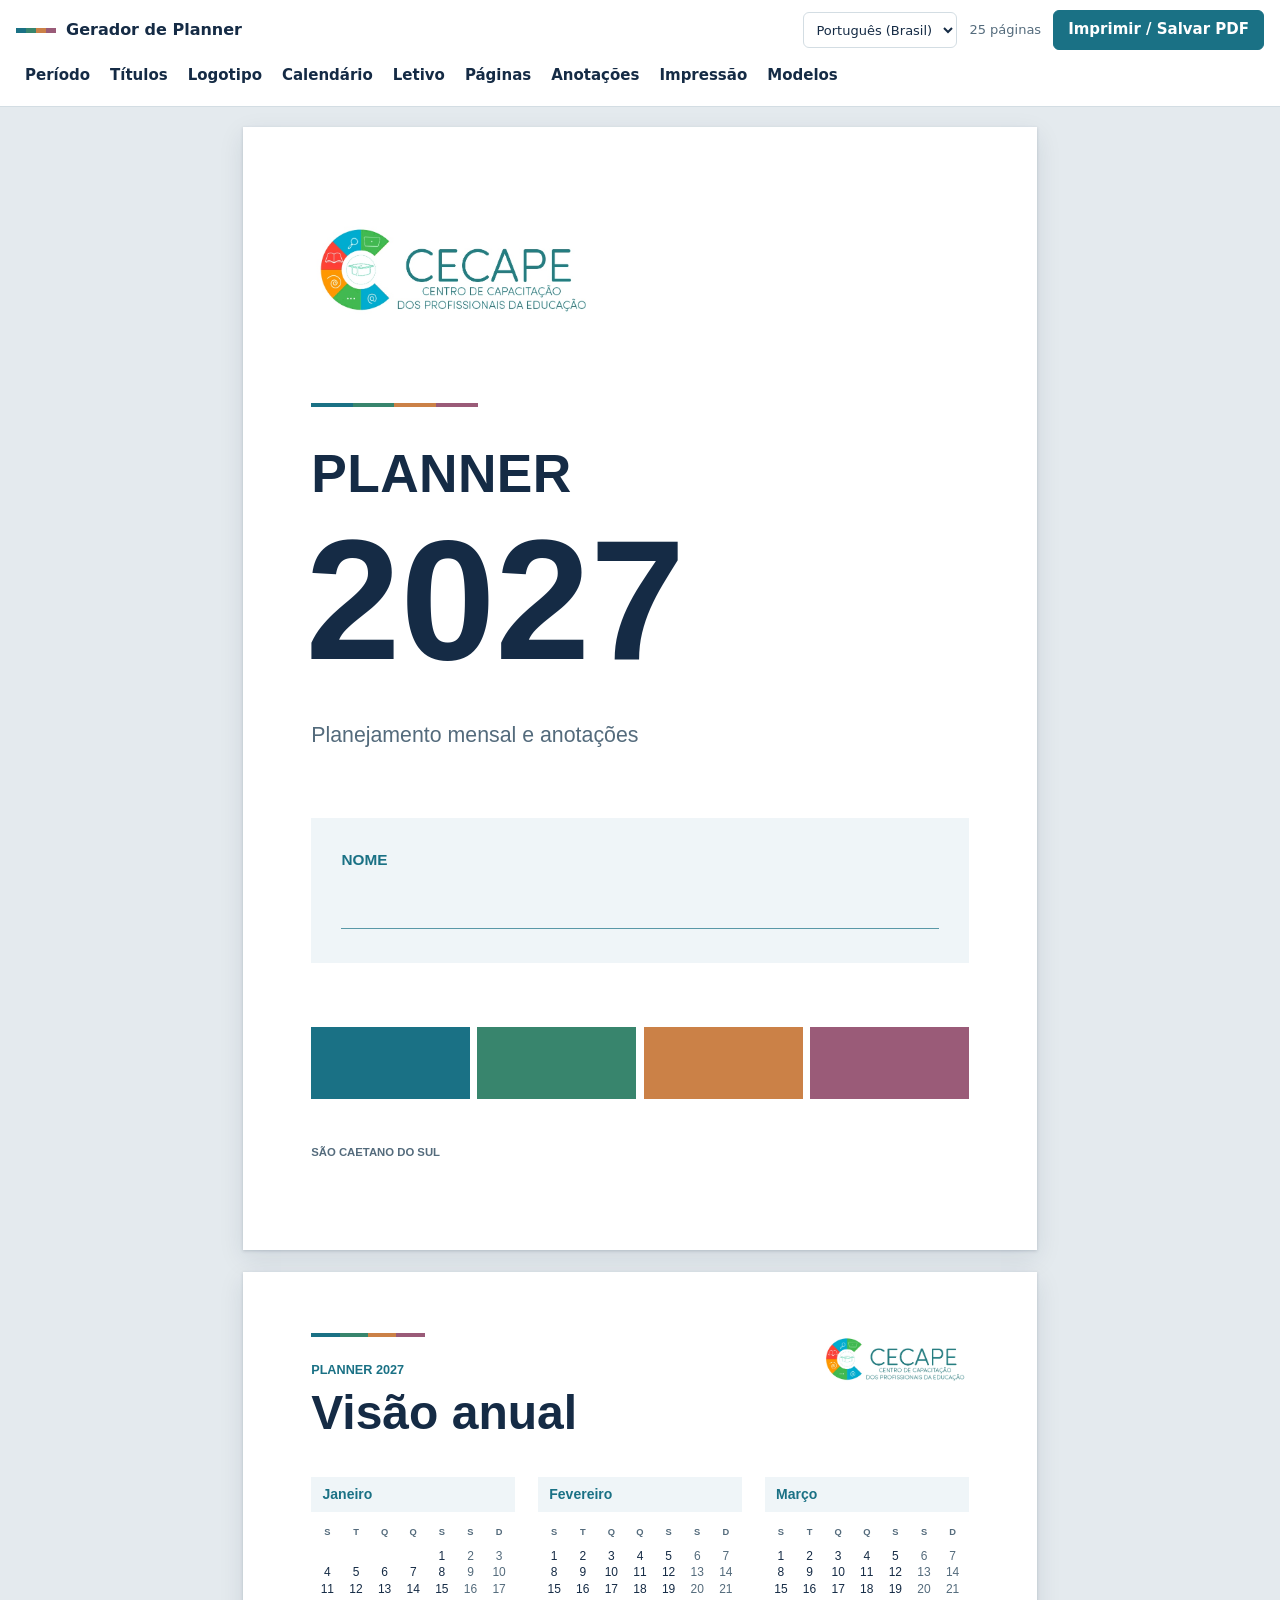
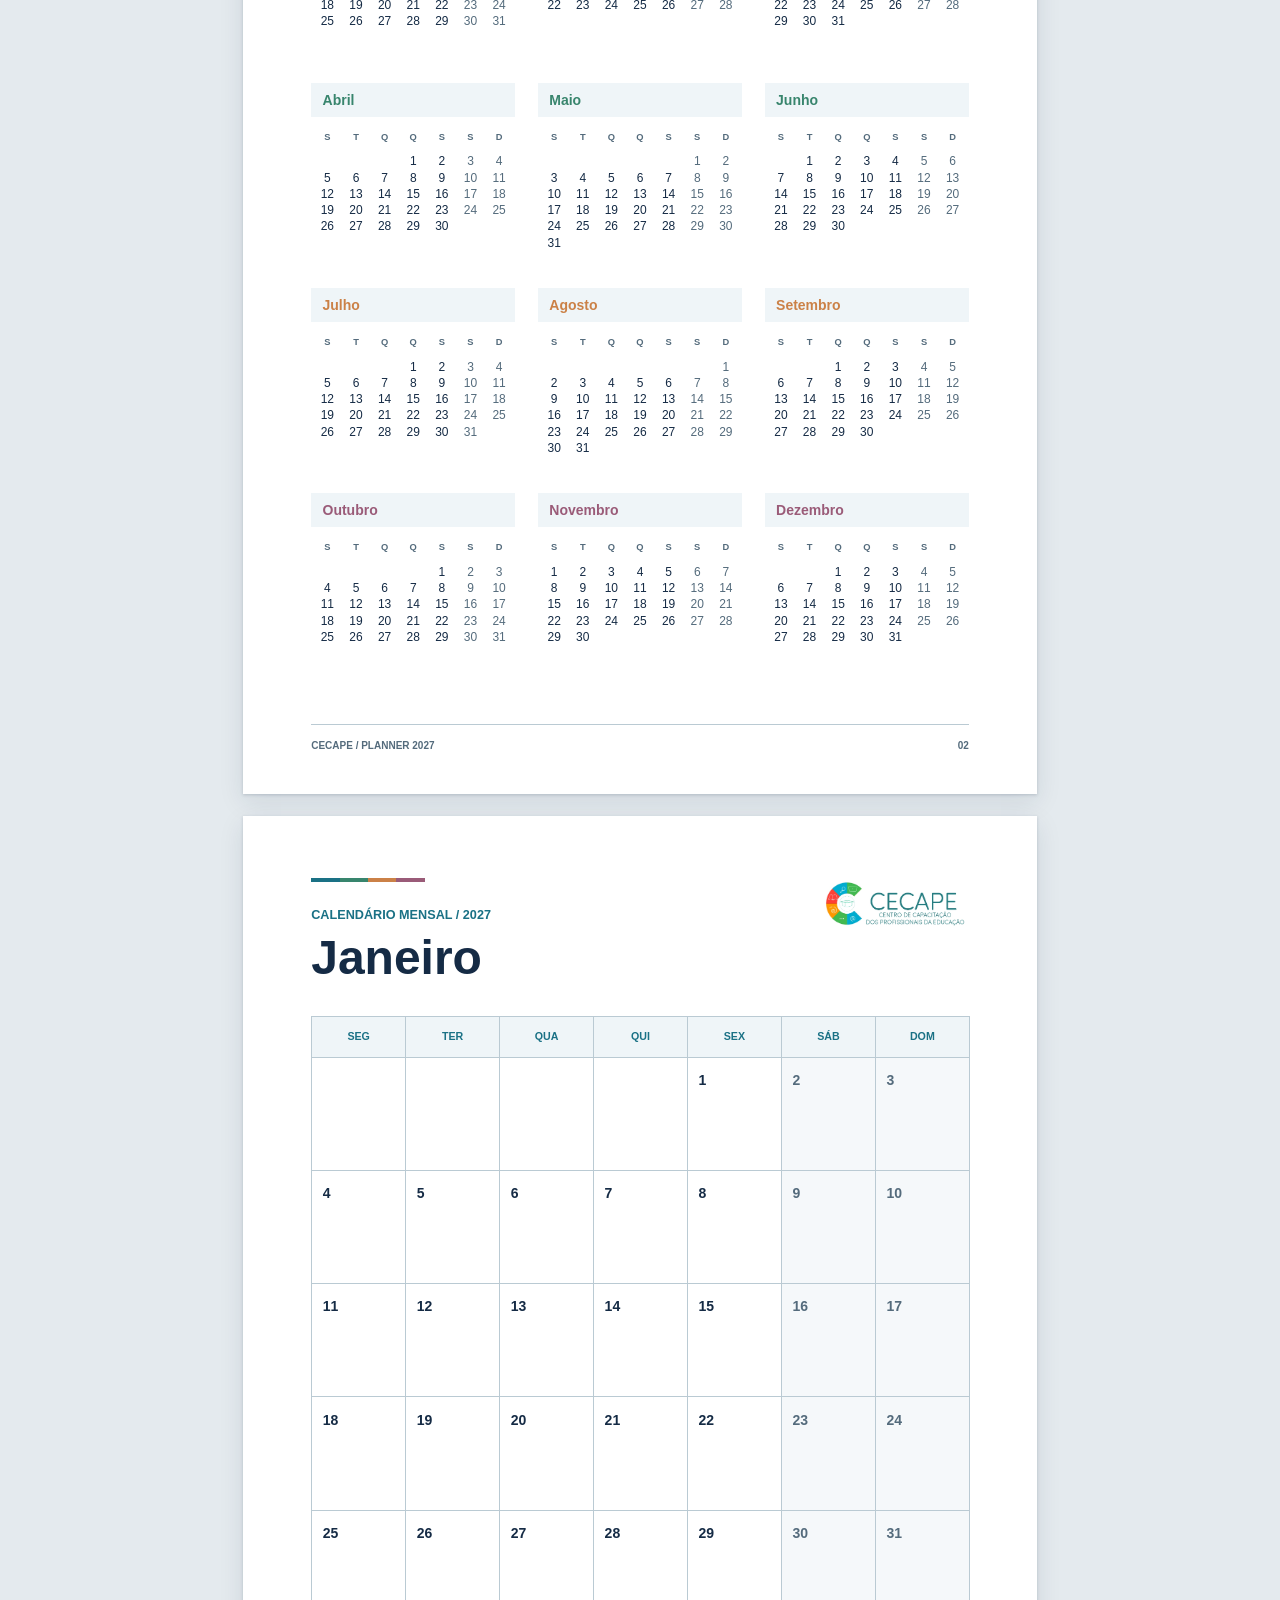
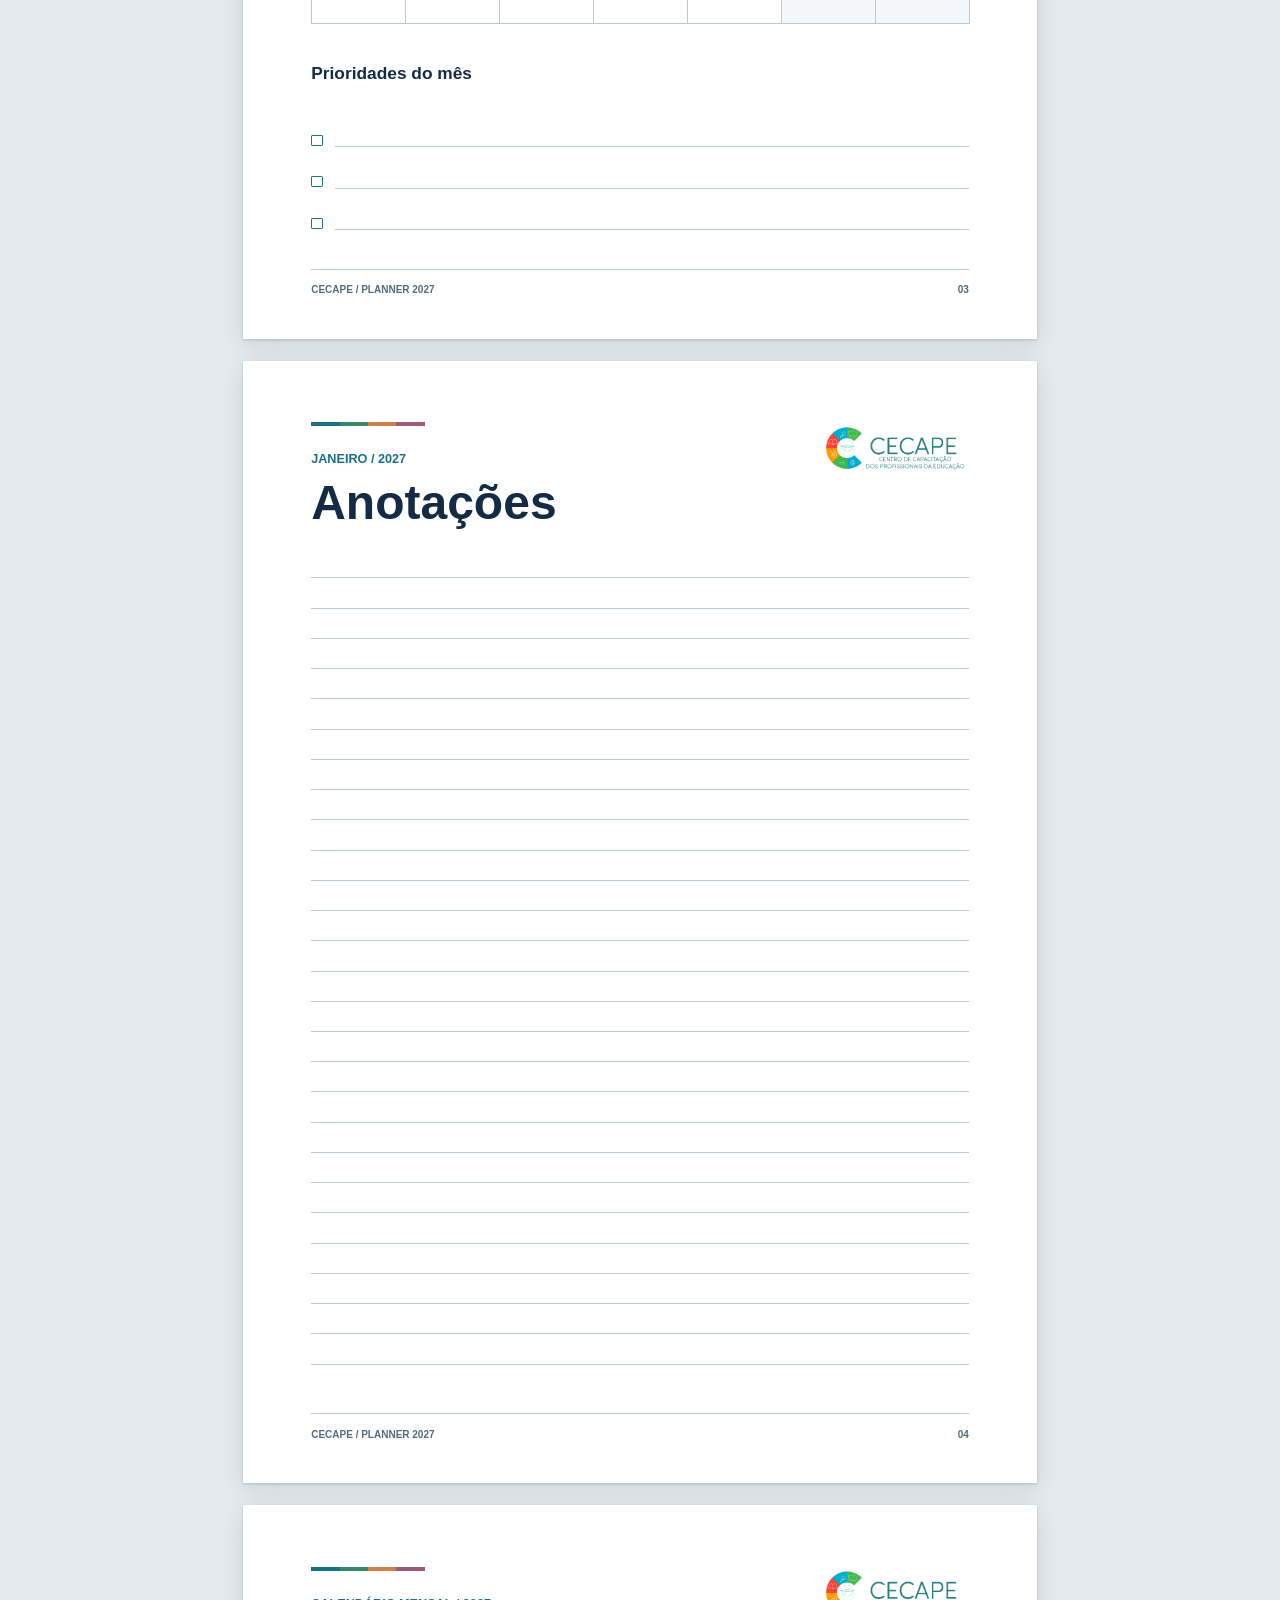
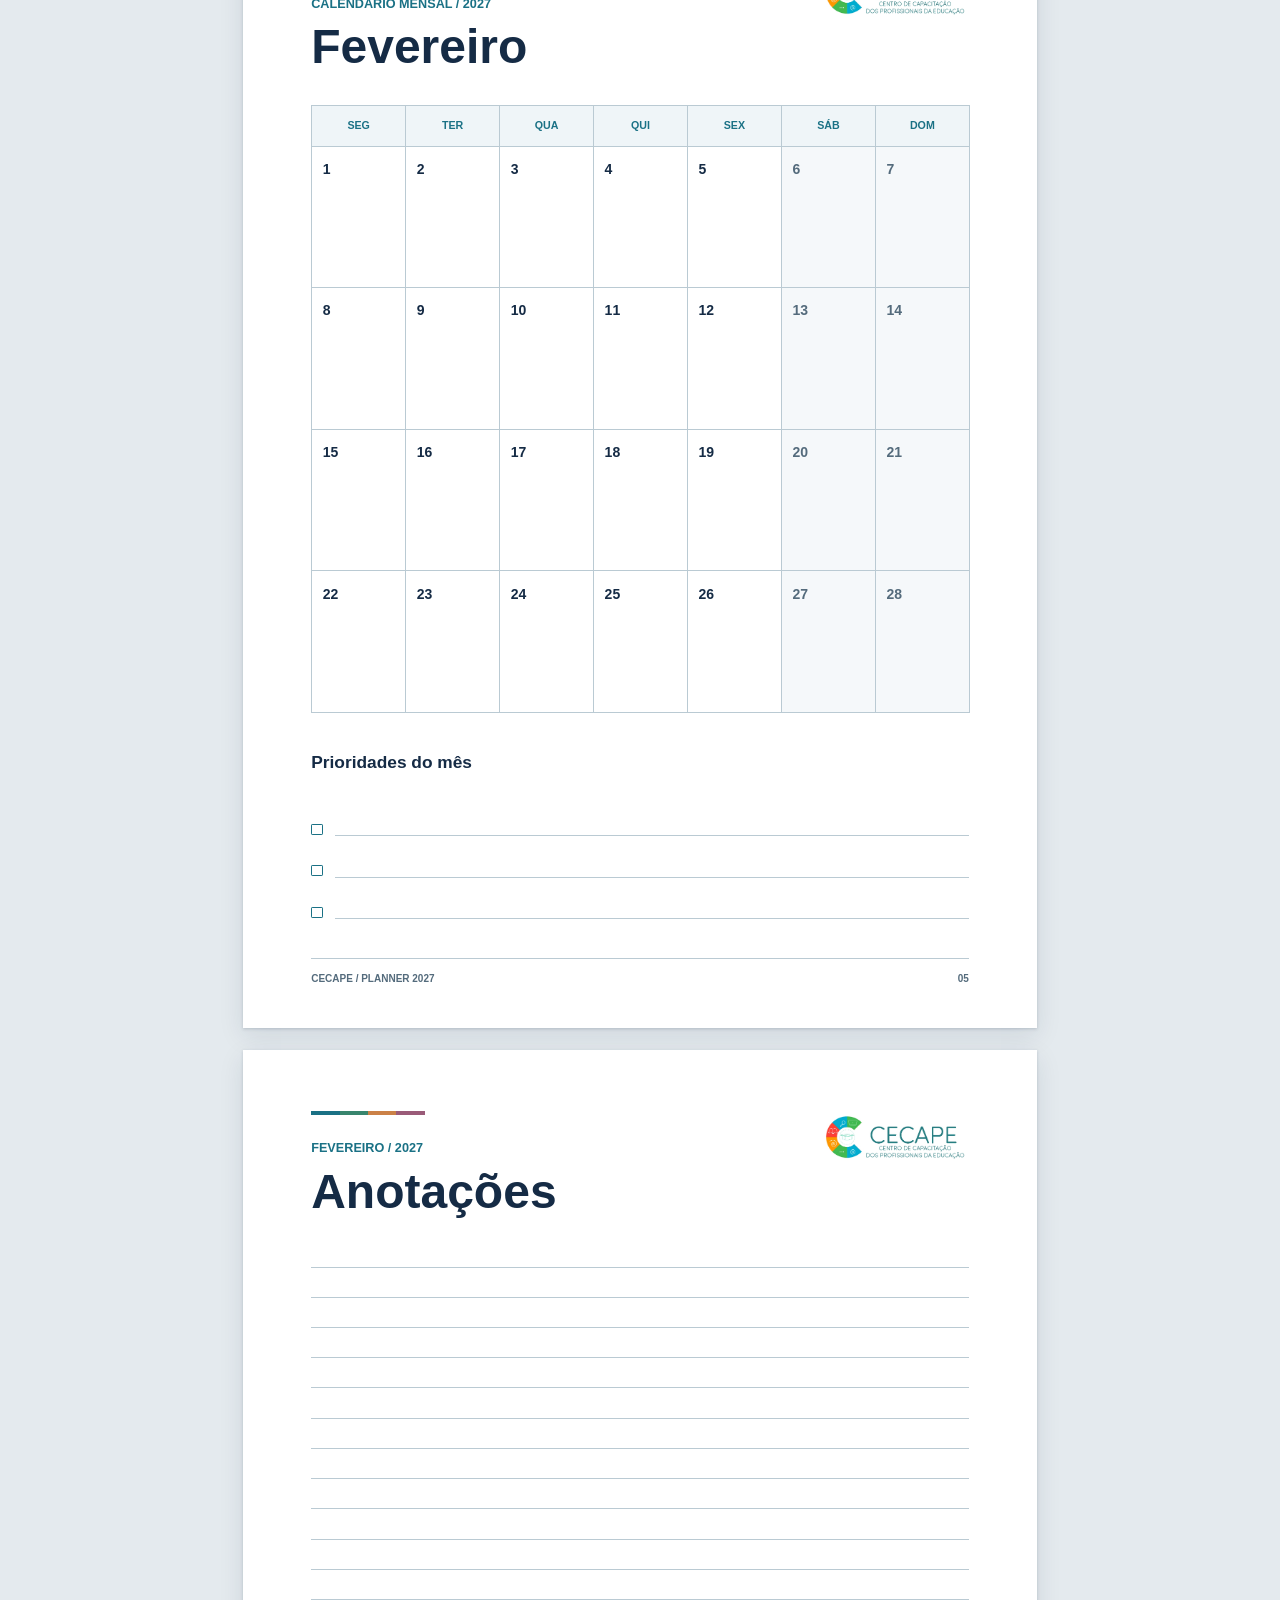
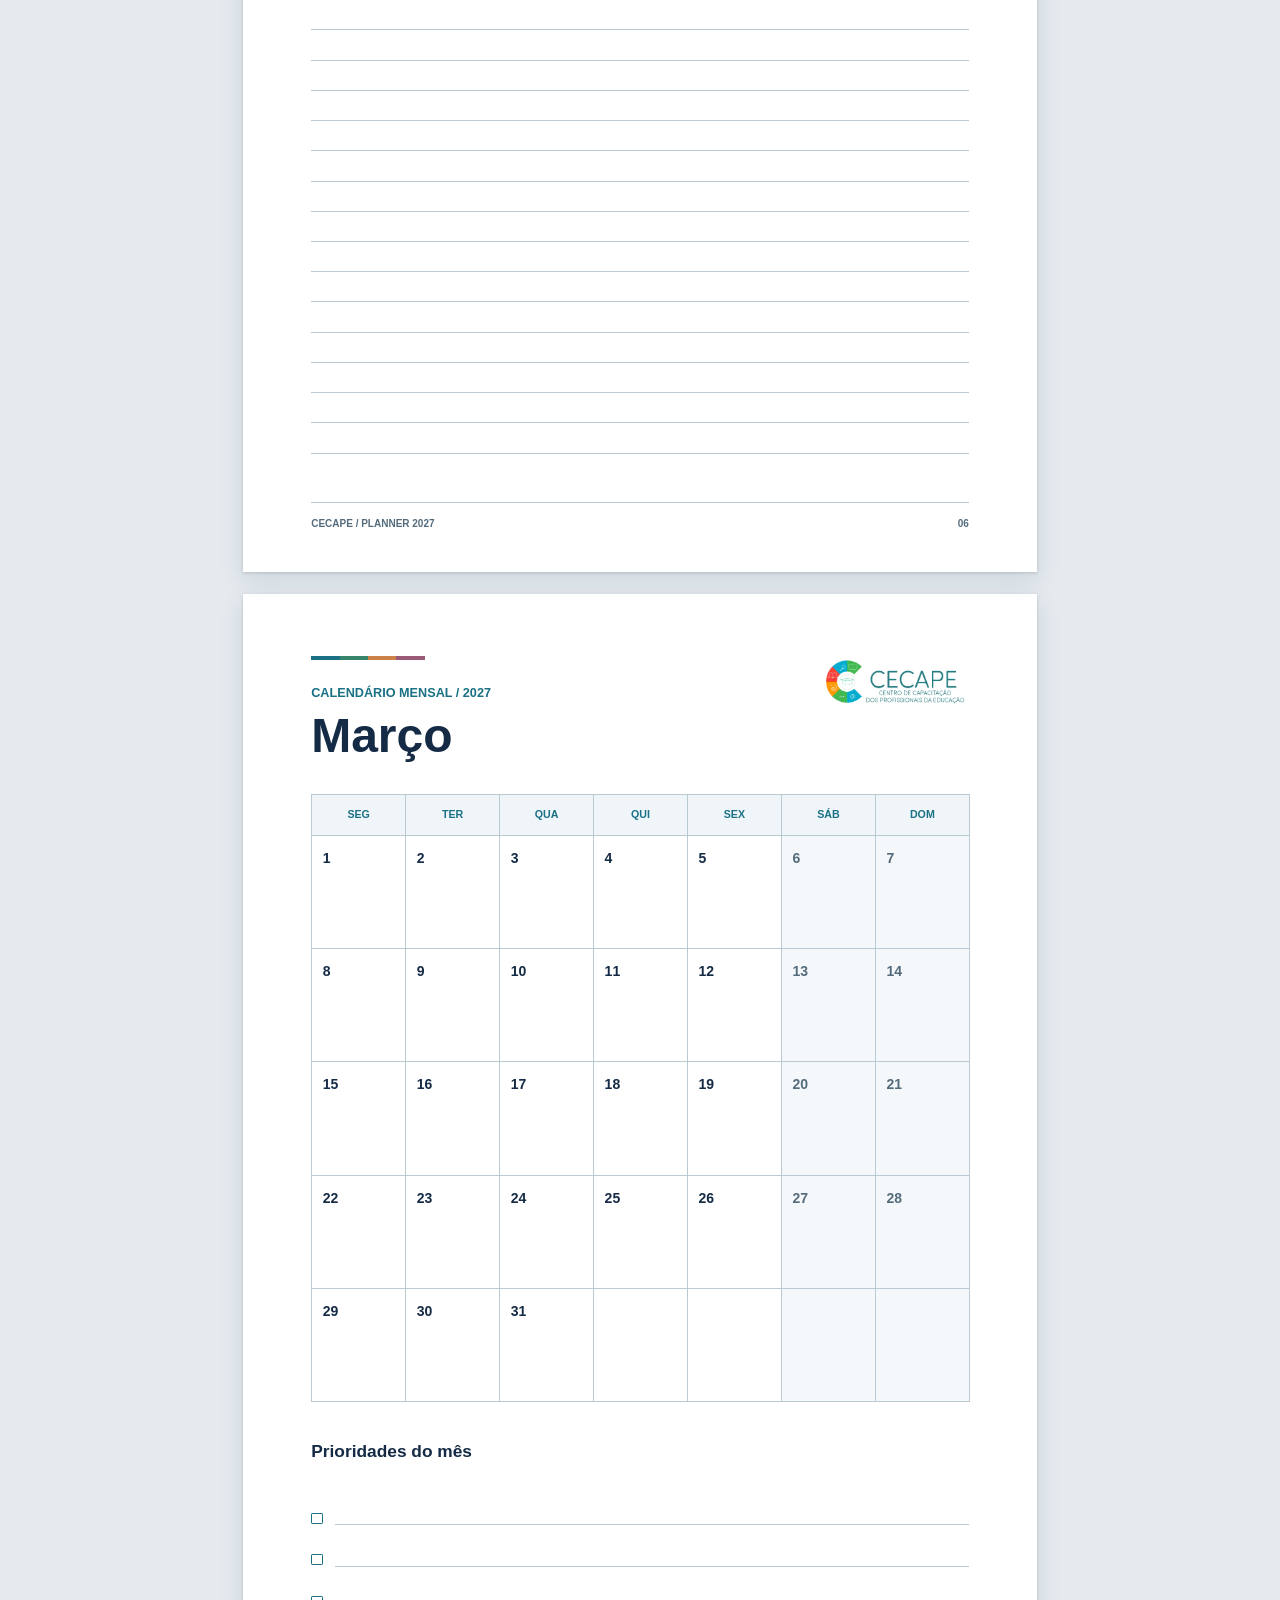
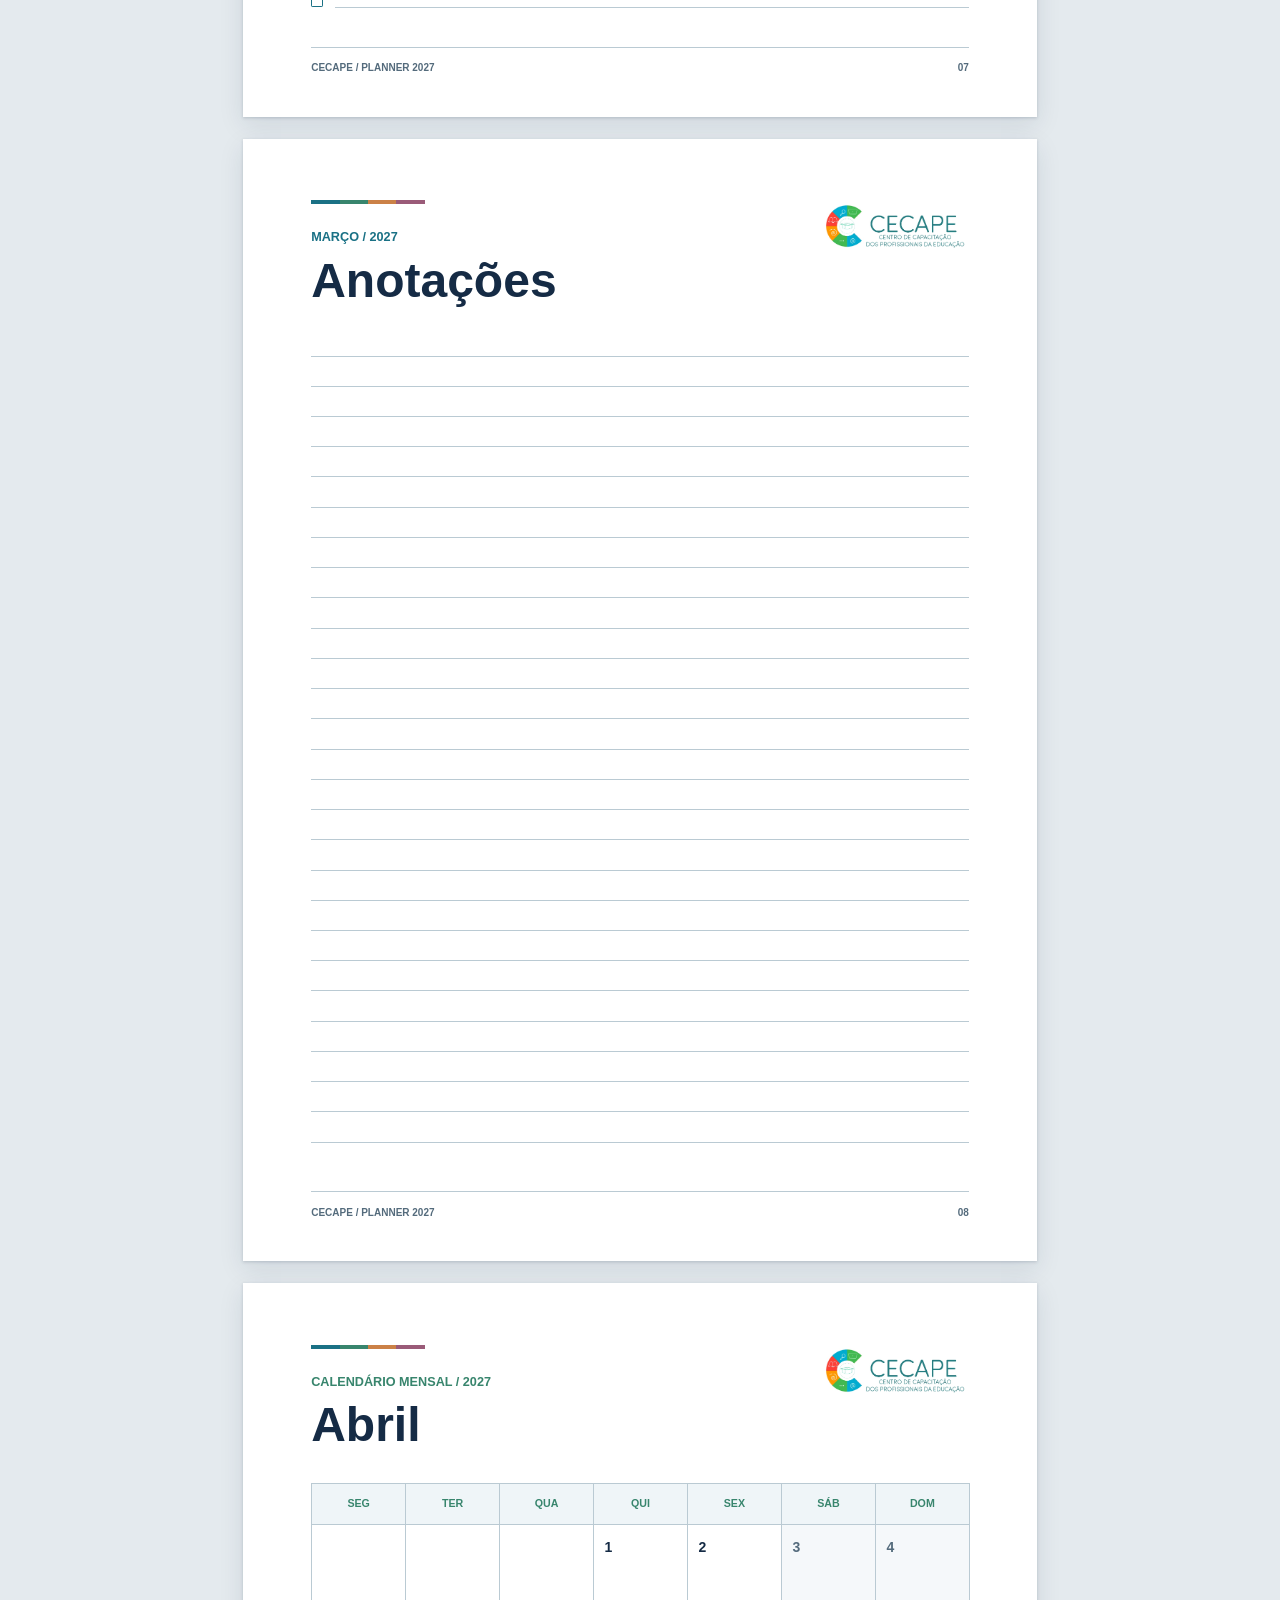
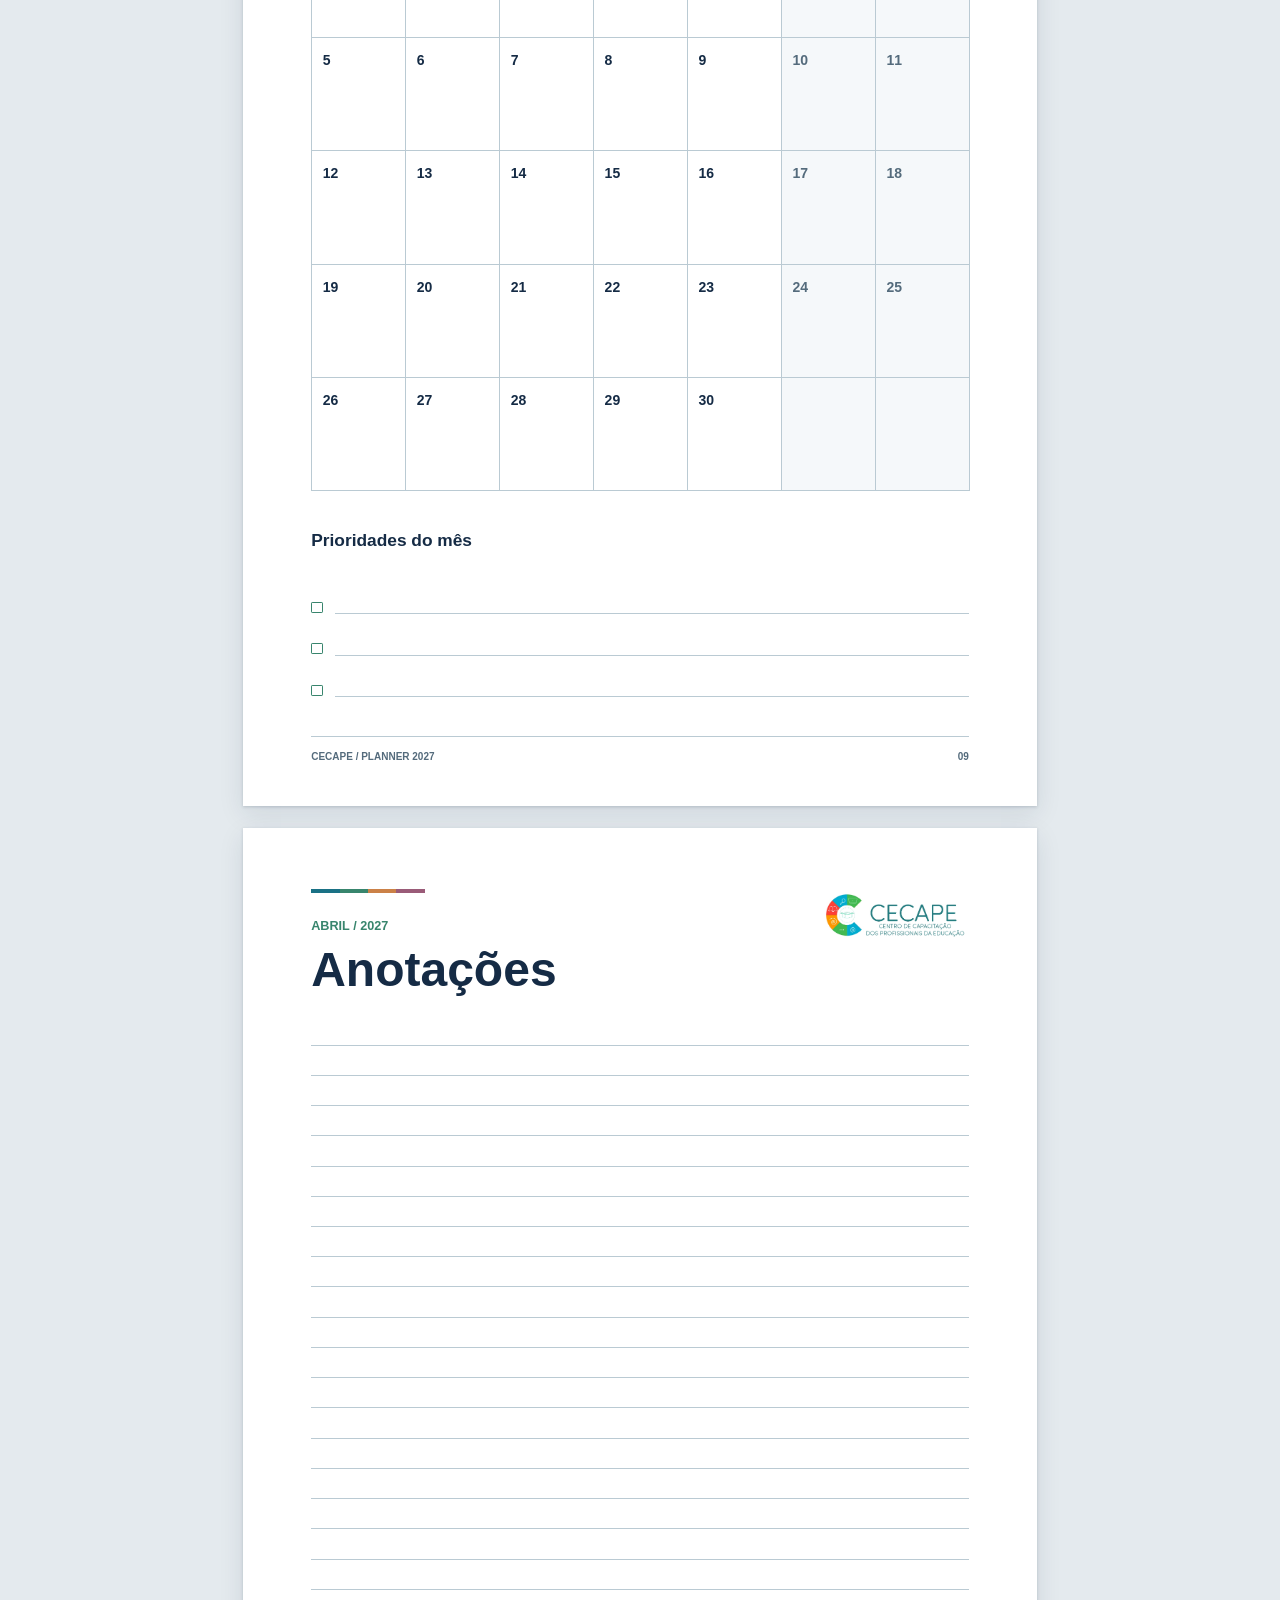
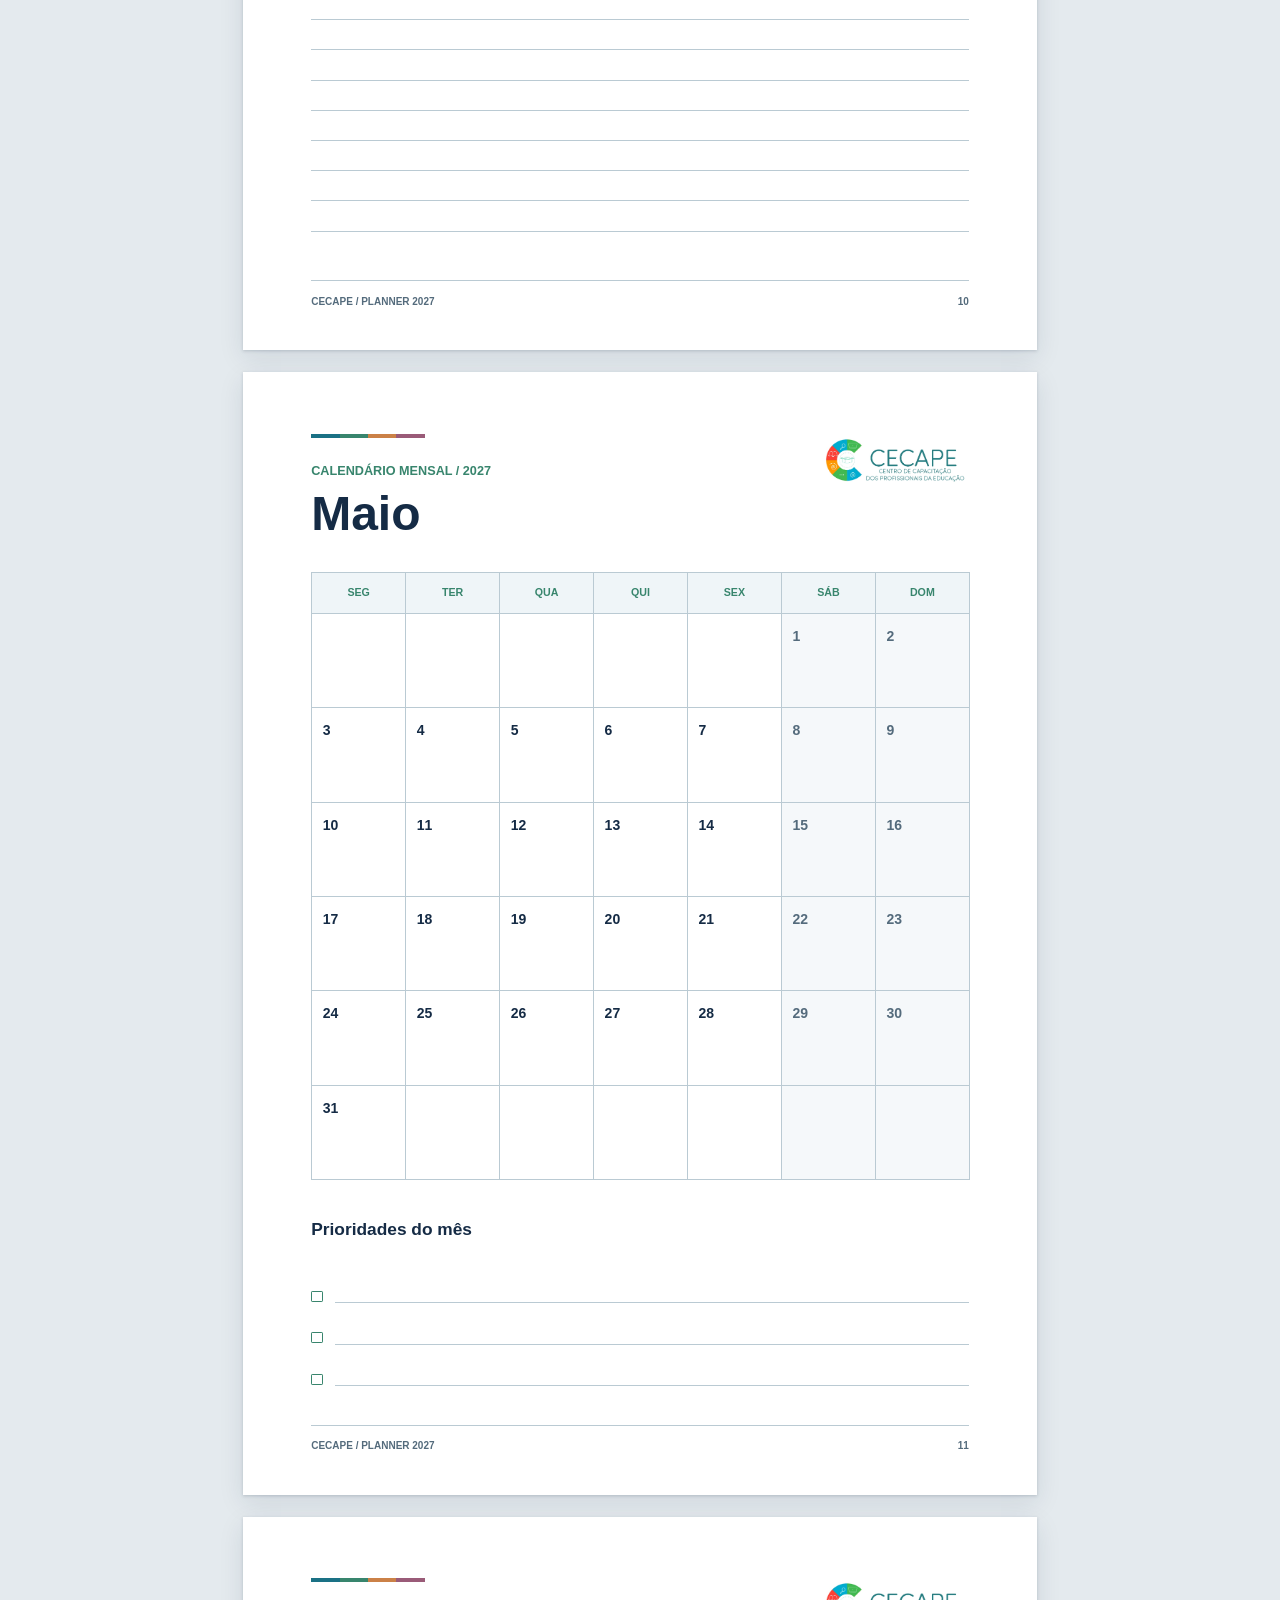
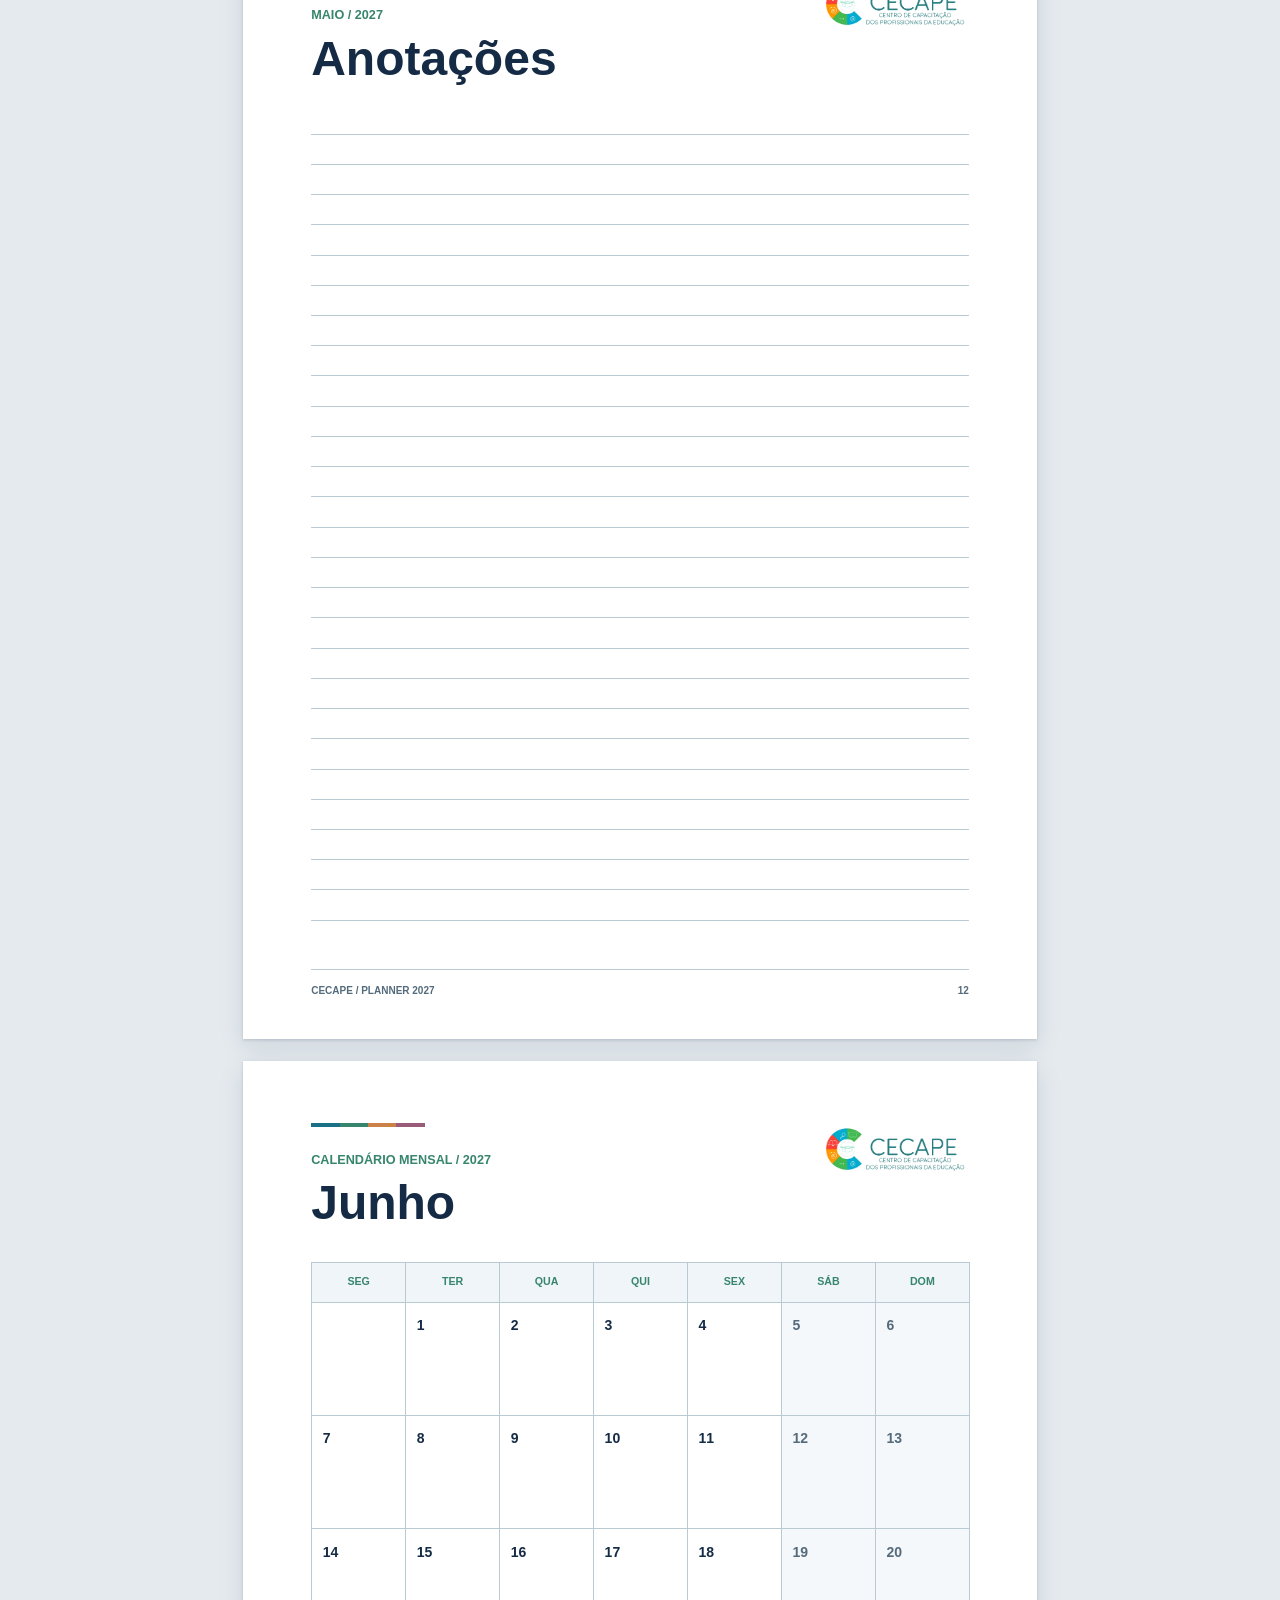
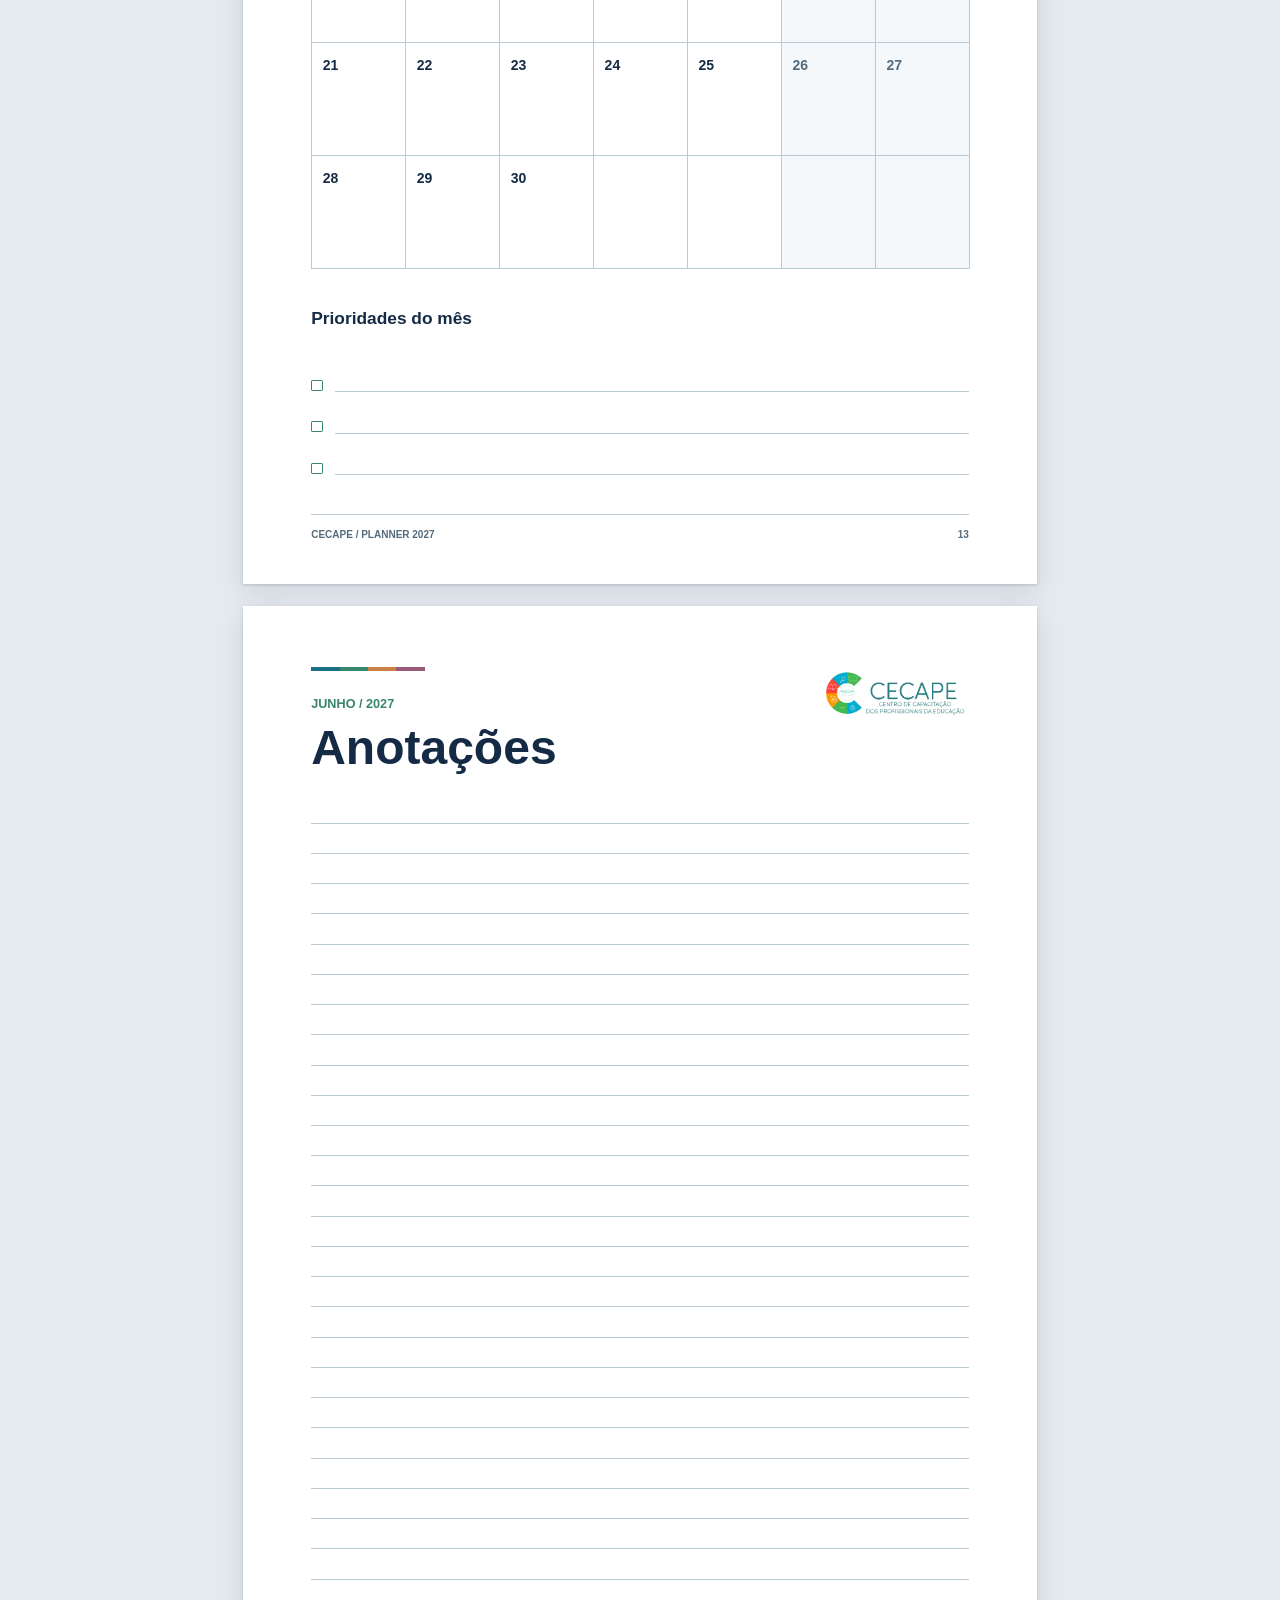
==== commit 2491eed9: "Nome em destaque na capa, orientação paisagem e tamanhos de papel Capa: novo campo para o nome impre" ====
--- a/index.html
+++ b/index.html
@@ -10,26 +10,37 @@
   <link rel="apple-touch-icon" href="assets/img/icone-180.png">
 
   <!-- Compartilhamento (WhatsApp, Facebook, LinkedIn, X).
-       IMPORTANTE: essas redes só mostram a imagem quando o endereço é COMPLETO.
-       Depois de publicar, troque "https://SEU-DOMINIO/planner" nas três linhas marcadas
-       pelo endereço real do gerador (sem a barra no final). -->
+       Essas redes só mostram a imagem quando o endereço é completo. Se o gerador mudar de endereço,
+       troque "https://sist.cecapescs.com.br/planner" nas linhas abaixo. -->
+  <link rel="canonical" href="https://sist.cecapescs.com.br/planner/">
   <meta property="og:type" content="website">
   <meta property="og:site_name" content="CECAPE">
   <meta property="og:locale" content="pt_BR">
   <meta property="og:title" content="Gerador de Planner — CECAPE">
-  <meta property="og:description" content="Monte, personalize e imprima o seu planner em PDF.">
-  <meta property="og:url" content="https://SEU-DOMINIO/planner/">                              <!-- trocar -->
-  <meta property="og:image" content="https://SEU-DOMINIO/planner/assets/img/compartilhar.jpg">  <!-- trocar -->
+  <meta property="og:description" content="Monte, personalize e imprima o seu planner em PDF: calendário mensal e semanal, calendário letivo, feriados e anotações.">
+  <meta property="og:url" content="https://sist.cecapescs.com.br/planner/">
+  <!-- Imagem larga (1200 × 630): Facebook, LinkedIn, X, WhatsApp -->
+  <meta property="og:image" content="https://sist.cecapescs.com.br/planner/assets/img/compartilhar.jpg">
+  <meta property="og:image:secure_url" content="https://sist.cecapescs.com.br/planner/assets/img/compartilhar.jpg">
   <meta property="og:image:type" content="image/jpeg">
   <meta property="og:image:width" content="1200">
   <meta property="og:image:height" content="630">
   <meta property="og:image:alt" content="Gerador de Planner do CECAPE, com a prévia de um calendário mensal">
+  <!-- Imagem quadrada (1200 × 1200): aplicativos que mostram a prévia em miniatura -->
+  <meta property="og:image" content="https://sist.cecapescs.com.br/planner/assets/img/compartilhar-quadrada.jpg">
+  <meta property="og:image:secure_url" content="https://sist.cecapescs.com.br/planner/assets/img/compartilhar-quadrada.jpg">
+  <meta property="og:image:type" content="image/jpeg">
+  <meta property="og:image:width" content="1200">
+  <meta property="og:image:height" content="1200">
+  <meta property="og:image:alt" content="Gerador de Planner do CECAPE">
   <meta name="twitter:card" content="summary_large_image">
   <meta name="twitter:title" content="Gerador de Planner — CECAPE">
   <meta name="twitter:description" content="Monte, personalize e imprima o seu planner em PDF.">
-  <meta name="twitter:image" content="https://SEU-DOMINIO/planner/assets/img/compartilhar.jpg"> <!-- trocar -->
-  <link rel="stylesheet" href="assets/css/planner.css?v=5">
-  <link rel="stylesheet" href="assets/css/app.css?v=5">
+  <meta name="twitter:image" content="https://sist.cecapescs.com.br/planner/assets/img/compartilhar.jpg">
+  <meta name="twitter:image:alt" content="Gerador de Planner do CECAPE, com a prévia de um calendário mensal">
+
+  <link rel="stylesheet" href="assets/css/planner.css?v=6">
+  <link rel="stylesheet" href="assets/css/app.css?v=6">
 </head>
 <body>
 
@@ -151,8 +162,21 @@
           <span>Campo para o nome na capa</span>
         </label>
         <label class="field" data-depends="showNameField">
-          <span>Rótulo do campo</span>
+          <span>Rótulo do campo (texto pequeno, ex.: Nome)</span>
           <input type="text" name="nameLabel" maxlength="30">
+        </label>
+        <label class="field" data-depends="showNameField">
+          <span>Nome impresso em destaque (opcional)</span>
+          <input type="text" name="ownerName" maxlength="60" placeholder="Ex.: Prof.ª Maria da Silva">
+        </label>
+        <p class="hint" data-depends="showNameField">Em branco, a capa sai com a linha para escrever o nome à mão.</p>
+        <label class="field" data-depends="showNameField">
+          <span>Tamanho do campo do nome</span>
+          <select name="nameSize">
+            <option value="m">Normal (como no modelo original)</option>
+            <option value="l">Grande</option>
+            <option value="xl">Extra grande</option>
+          </select>
         </label>
       </section>
 
@@ -381,22 +405,45 @@
       </section>
 
       <section class="group" data-group="print" data-title="Impressão e acessibilidade">
-        <label class="field">
-          <span>Formato do papel</span>
-          <select name="paper">
-            <option value="a4">A4 — uma página por folha</option>
-            <option value="a5">A5 — uma página por folha A5</option>
-            <option value="a5x2">A5 — duas páginas por folha A4, em sequência (cortar ao meio)</option>
-            <option value="booklet">A5 — livreto em folha A4 (dobrar e grampear)</option>
-          </select>
-        </label>
-        <p class="hint" data-paper-hint="a5">Coloque papel A5 na impressora. O conteúdo é o mesmo do A4, reduzido.</p>
-        <p class="hint" data-paper-hint="a5x2">Cada folha A4 deitada leva duas páginas seguidas (1 e 2, 3 e 4…).
+        <div class="row-2">
+          <label class="field">
+            <span>Papel</span>
+            <select name="paperSize">
+              <option value="a4">A4</option>
+              <option value="letter">Carta (Letter)</option>
+              <option value="legal">Ofício (Legal)</option>
+              <option value="oficio">Ofício 2</option>
+              <option value="a3">A3</option>
+              <option value="a5">A5</option>
+              <option value="b5">B5</option>
+            </select>
+          </label>
+          <label class="field">
+            <span>Orientação</span>
+            <select name="orientation">
+              <option value="portrait">Retrato (em pé)</option>
+              <option value="landscape">Paisagem (deitado)</option>
+            </select>
+          </label>
+        </div>
+        <p class="hint">As páginas são desenhadas na proporção do A4 e ajustadas ao papel escolhido,
+          centralizadas; em papéis de outra proporção sobra uma margem maior em dois lados.</p>
+        <label class="field" data-orientation="portrait">
+          <span>Páginas por folha</span>
+          <select name="layout">
+            <option value="single">Uma página por folha</option>
+            <option value="twoup">Duas por folha, em sequência (cortar ao meio)</option>
+            <option value="booklet">Livreto (dobrar e grampear)</option>
+          </select>
+        </label>
+        <p class="hint" data-orientation="landscape">Em paisagem, cada folha leva uma página.
+          Duas por folha e livreto ficam disponíveis na orientação retrato.</p>
+        <p class="hint" data-layout-hint="twoup">Cada folha deitada leva duas páginas seguidas (1 e 2, 3 e 4…).
           Depois de imprimir, corte as folhas ao meio.</p>
-        <p class="hint" data-paper-hint="booklet">Na impressão, as páginas são reorganizadas para a dobra.
+        <p class="hint" data-layout-hint="booklet">Na impressão, as páginas são reorganizadas para a dobra.
           Imprima em frente e verso virando na <strong>borda curta</strong>, dobre o maço ao meio e grampeie.
           A pré-visualização continua na ordem de leitura.</p>
-        <p class="hint" data-paper-hint="a5x2 booklet">Se faltarem páginas para completar a última folha,
+        <p class="hint" data-layout-hint="twoup booklet">Se faltarem páginas para completar a última folha,
           o planner ganha folhas de anotações no final.</p>
         <label class="field">
           <span>Margem extra de encadernação (0 a 15 mm)</span>
@@ -473,19 +520,19 @@
 
 <noscript><p class="noscript">Este gerador precisa de JavaScript ativado no navegador.</p></noscript>
 
-<script src="assets/vendor/sweetalert2.all.min.js?v=5"></script>
-<script src="assets/js/dialogs.js?v=5"></script>
-<script src="assets/js/i18n.js?v=5"></script>
-<script src="assets/js/config.js?v=5"></script>
-<script src="assets/js/calendar.js?v=5"></script>
-<script src="assets/js/pages.js?v=5"></script>
-<script src="assets/js/app.js?v=5"></script>
-<script src="assets/js/server.js?v=5"></script>
+<script src="assets/vendor/sweetalert2.all.min.js?v=6"></script>
+<script src="assets/js/dialogs.js?v=6"></script>
+<script src="assets/js/i18n.js?v=6"></script>
+<script src="assets/js/config.js?v=6"></script>
+<script src="assets/js/calendar.js?v=6"></script>
+<script src="assets/js/pages.js?v=6"></script>
+<script src="assets/js/app.js?v=6"></script>
+<script src="assets/js/server.js?v=6"></script>
 <script>
   // Confere se todos os scripts carregaram e são da mesma versão deste index.html.
   // Ao publicar uma versão nova, o número abaixo, os "?v=" acima e o PlannerBuild de cada script mudam juntos.
   (function () {
-    var BUILD = 5;
+    var BUILD = 6;
     var built = window.PlannerBuild || {};
     var ok = ['dialogs', 'i18n', 'config', 'calendar', 'pages', 'app', 'server'].every(function (name) {
       return built[name] === BUILD;
--- a/assets/css/planner.css
+++ b/assets/css/planner.css
@@ -111,7 +111,31 @@
   text-transform: uppercase;
 }
 .cover-name i { display: block; margin-top: 11mm; border-bottom: .75pt solid var(--c1); opacity: .7; }
+/* Nome impresso em destaque (quando informado nas opções) */
+.cover-name b {
+  display: block;
+  margin-top: 3.5mm;
+  font-size: 16pt;
+  line-height: 1.15;
+  font-weight: 700;
+  color: var(--navy);
+  overflow-wrap: anywhere;
+}
+.cover-name.has-owner i { margin-top: 2.5mm; }
+/* Tamanhos do campo do nome: grande (padrão) e extra grande; "name-m" é o do modelo original */
+.cover.name-l .cover-name { padding: 8mm 8mm 9mm; }
+.cover.name-l .cover-name span { font-size: 11.5pt; }
+.cover.name-l .cover-name b { font-size: 23pt; }
+.cover.name-l .cover-name i { margin-top: 15mm; }
+.cover.name-l .cover-name.has-owner i { margin-top: 3mm; }
+.cover.name-xl .cover-name { padding: 9mm 9mm 10mm; }
+.cover.name-xl .cover-name span { font-size: 13.5pt; }
+.cover.name-xl .cover-name b { font-size: 30pt; }
+.cover.name-xl .cover-name i { margin-top: 20mm; }
+.cover.name-xl .cover-name.has-owner i { margin-top: 3.5mm; }
 .cover-blocks { align-self: stretch; display: flex; gap: 2mm; margin-top: 24mm; }
+.cover.name-l .cover-blocks { margin-top: 17mm; }
+.cover.name-xl .cover-blocks { margin-top: 10mm; }
 .cover.no-name .cover-blocks { margin-top: 30mm; }
 .cover-blocks i { flex: 1; height: 19mm; }
 .cover-blocks i:nth-child(1) { background: var(--c1); }
@@ -332,6 +356,8 @@
 .content { position: absolute; left: var(--ml); right: var(--mr); top: 55mm; bottom: 23.5mm; }
 .content h3.section { margin: 7mm 0 0; font-size: 12pt; font-weight: 700; }
 .content h3.section:first-child { margin-top: 0; }
+/* Blocos de conteúdo (título + linhas/tabela): em paisagem são distribuídos em colunas */
+.content .blk + .blk, .content .m-cols { margin-top: 7mm; }
 
 /* Metas */
 .content.goals { display: grid; grid-template-columns: 1fr 1fr; grid-template-rows: 1fr 1fr; gap: 6mm; }
@@ -542,12 +568,78 @@
 .page.big .cover-name span, .page.big .cover-city { font-size: 11pt; }
 .page.big .tabs .tab { font-size: 6.5pt; }
 
-/* ---------- Formatos A5 ----------
- * As folhas (.sheet) só existem durante a impressão: duas páginas A5 lado a lado em uma A4 deitada.
- * No formato A5 simples, cada página é apenas reduzida para caber na folha A5.
+/* ---------- Orientação paisagem (página de 297 × 210 mm) ---------- */
+.page.land { width: 297mm; height: 210mm; }
+
+.land .head { top: 11mm; }
+.land .head .eyebrow { margin-top: 4.5mm; }
+.land .head .title { font-size: 28pt; }
+.land .inner-logo:not(.footer-center) { top: 11mm; }
+.land .foot { top: 191.5mm; }
+.land .tabs { top: 40mm; bottom: 21.5mm; }
+.land .content { top: 40mm; bottom: 21.5mm; }
+
+/* Capa: títulos à esquerda e campo do nome à direita */
+.land.cover .cover-logo.v-top { top: 15mm; }
+.land.cover .cover-logo.v-bottom { bottom: 11mm; }
+.land.cover .cover-body {
+  top: 64mm;
+  display: grid;
+  grid-template-columns: 1fr 1fr;
+  column-gap: 14mm;
+  align-items: start;
+  justify-items: start;
+}
+.land.cover.logo-bottom .cover-body, .land.cover.logo-none .cover-body { top: 30mm; }
+.land.cover.align-center .cover-body { justify-items: center; }
+.land.cover.align-right .cover-body { justify-items: end; }
+.land.cover .cover-body > .bar, .land.cover .cover-title, .land.cover .cover-year, .land.cover .cover-subtitle { grid-column: 1; }
+.land.cover .cover-title { margin-top: 7mm; font-size: 34pt; }
+.land.cover .cover-year { font-size: 108pt; }
+.land.cover.long-year .cover-year { font-size: 62pt; }
+.land.cover .cover-subtitle { margin-top: 5mm; }
+.land.cover .cover-name { grid-column: 2; grid-row: 1 / span 4; align-self: end; justify-self: stretch; margin-top: 0; }
+.land.cover .cover-blocks, .land.cover .cover-city { grid-column: 1 / -1; justify-self: stretch; }
+.land.cover .cover-blocks, .land.cover.no-name .cover-blocks,
+.land.cover.name-l .cover-blocks, .land.cover.name-xl .cover-blocks { margin-top: 24mm; }
+.land.cover .cover-blocks i { height: 16mm; }
+.land.cover .cover-city { margin-top: 8mm; }
+
+/* Visão anual: 4 colunas × 3 linhas */
+.land .year-grid { top: 40mm; grid-template-columns: repeat(4, 1fr); grid-auto-rows: 49mm; }
+
+/* Calendário mensal: grade à esquerda e prioridades em coluna à direita */
+.land .month-grid { top: 40mm; height: 144mm; }
+.land.has-pri .month-grid { right: calc(var(--mr) + 64mm); }
+.land .priorities { top: 40mm; left: auto; width: 58mm; }
+.land .legend { top: 186.5mm; left: var(--ml); right: auto; }
+
+/* Páginas extras */
+.land .content.goals { grid-template-columns: repeat(4, 1fr); grid-template-rows: 1fr; gap: 5mm; }
+.land .habits { grid-auto-rows: 8.2mm; }
+.land .week-rows .w-label { padding-top: 1.6mm; }
+.land .week-rows .w-label .num { margin-top: .4mm; font-size: 13pt; }
+.land .week-rows .w-label .ev { margin-top: .4mm; }
+.land .content.review { display: grid; grid-template-columns: 1fr 1fr; gap: 9mm 10mm; align-content: start; }
+.land .content.review .blk + .blk { margin-top: 0; }
+.land .content.summary { display: grid; grid-template-columns: 1fr 1fr; column-gap: 10mm; align-content: start; }
+.land .content.summary .blk { grid-column: 1; }
+.land .content.summary .blk.hol { grid-column: 2; grid-row: 1 / span 3; margin-top: 0; }
+.land .m-cols { display: grid; grid-template-columns: 1fr 1fr; column-gap: 10mm; align-content: start; }
+.land .m-cols .m-minutes { grid-column: 2; grid-row: 1 / span 2; margin-top: 0; }
+
+/* Folhas de anotações */
+.land .ruled, .land .pattern-holder { top: 43mm; }
+.land .cornell { top: 43mm; height: 145mm; grid-template-columns: 62mm 1fr; grid-template-rows: 1fr 32mm; }
+
+/* ---------- Folhas de impressão ----------
+ * Só existem durante a impressão, quando o papel não é o A4 da própria página: cada folha (.sheet)
+ * tem o tamanho exato do papel e leva uma ou duas páginas, reduzidas ou ampliadas e centralizadas.
+ * O tamanho da folha e a escala das páginas são definidos em app.js.
  */
-.sheet { display: flex; width: 297mm; height: 210mm; overflow: hidden; background: #fff; }
-.sheet .page { flex: none; zoom: .70714; }
+.sheet { display: flex; overflow: hidden; background: #fff; }
+.sheet .half { flex: 1; min-width: 0; display: flex; align-items: center; justify-content: center; }
+.sheet .page { flex: none; }
 .page.blank { background: #fff; }
 
 /* ---------- Impressão ---------- */
@@ -562,5 +654,4 @@
   .sheet { box-shadow: none !important; break-after: page; page-break-after: always; }
   .sheet:last-child { break-after: auto; page-break-after: auto; }
   .sheet .page, .sheet .page:last-child { break-after: auto; page-break-after: auto; }
-  #preview[data-paper="a5"] > .page { zoom: .70714; }
-}
+}
